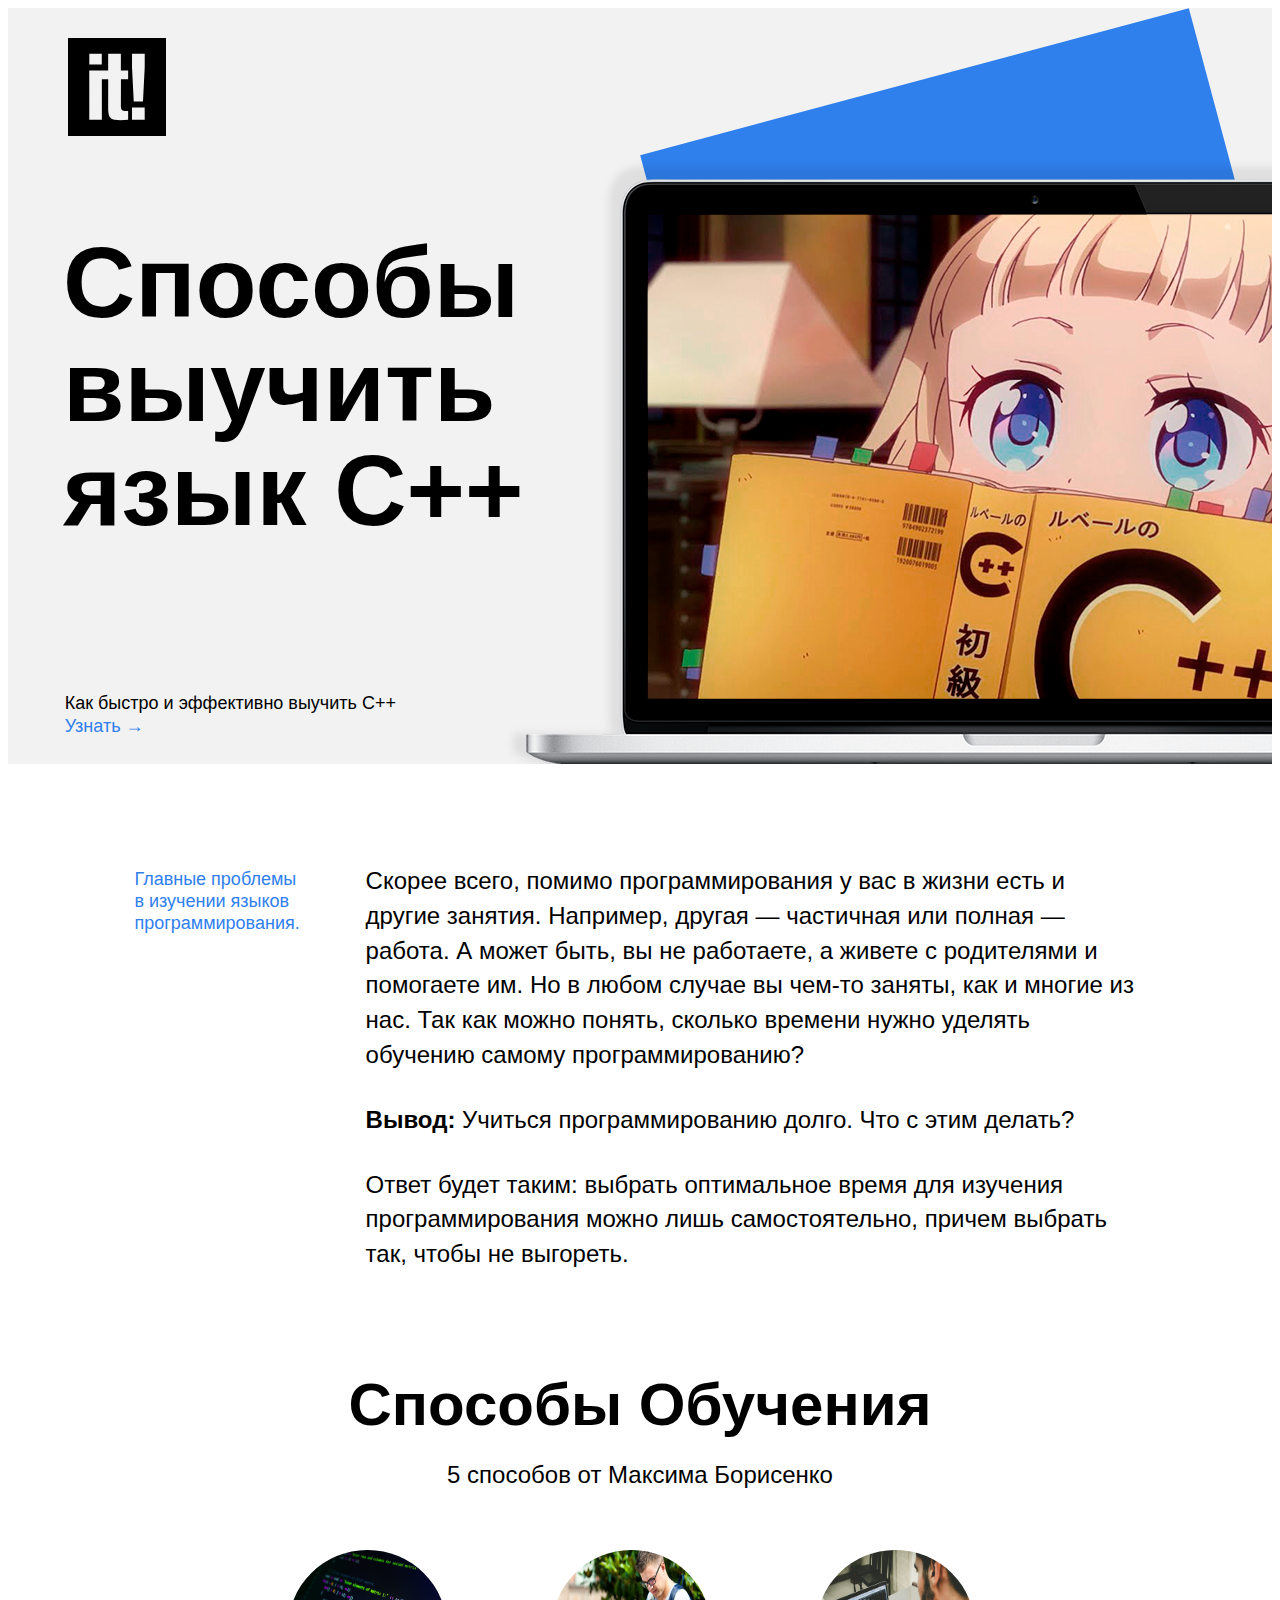
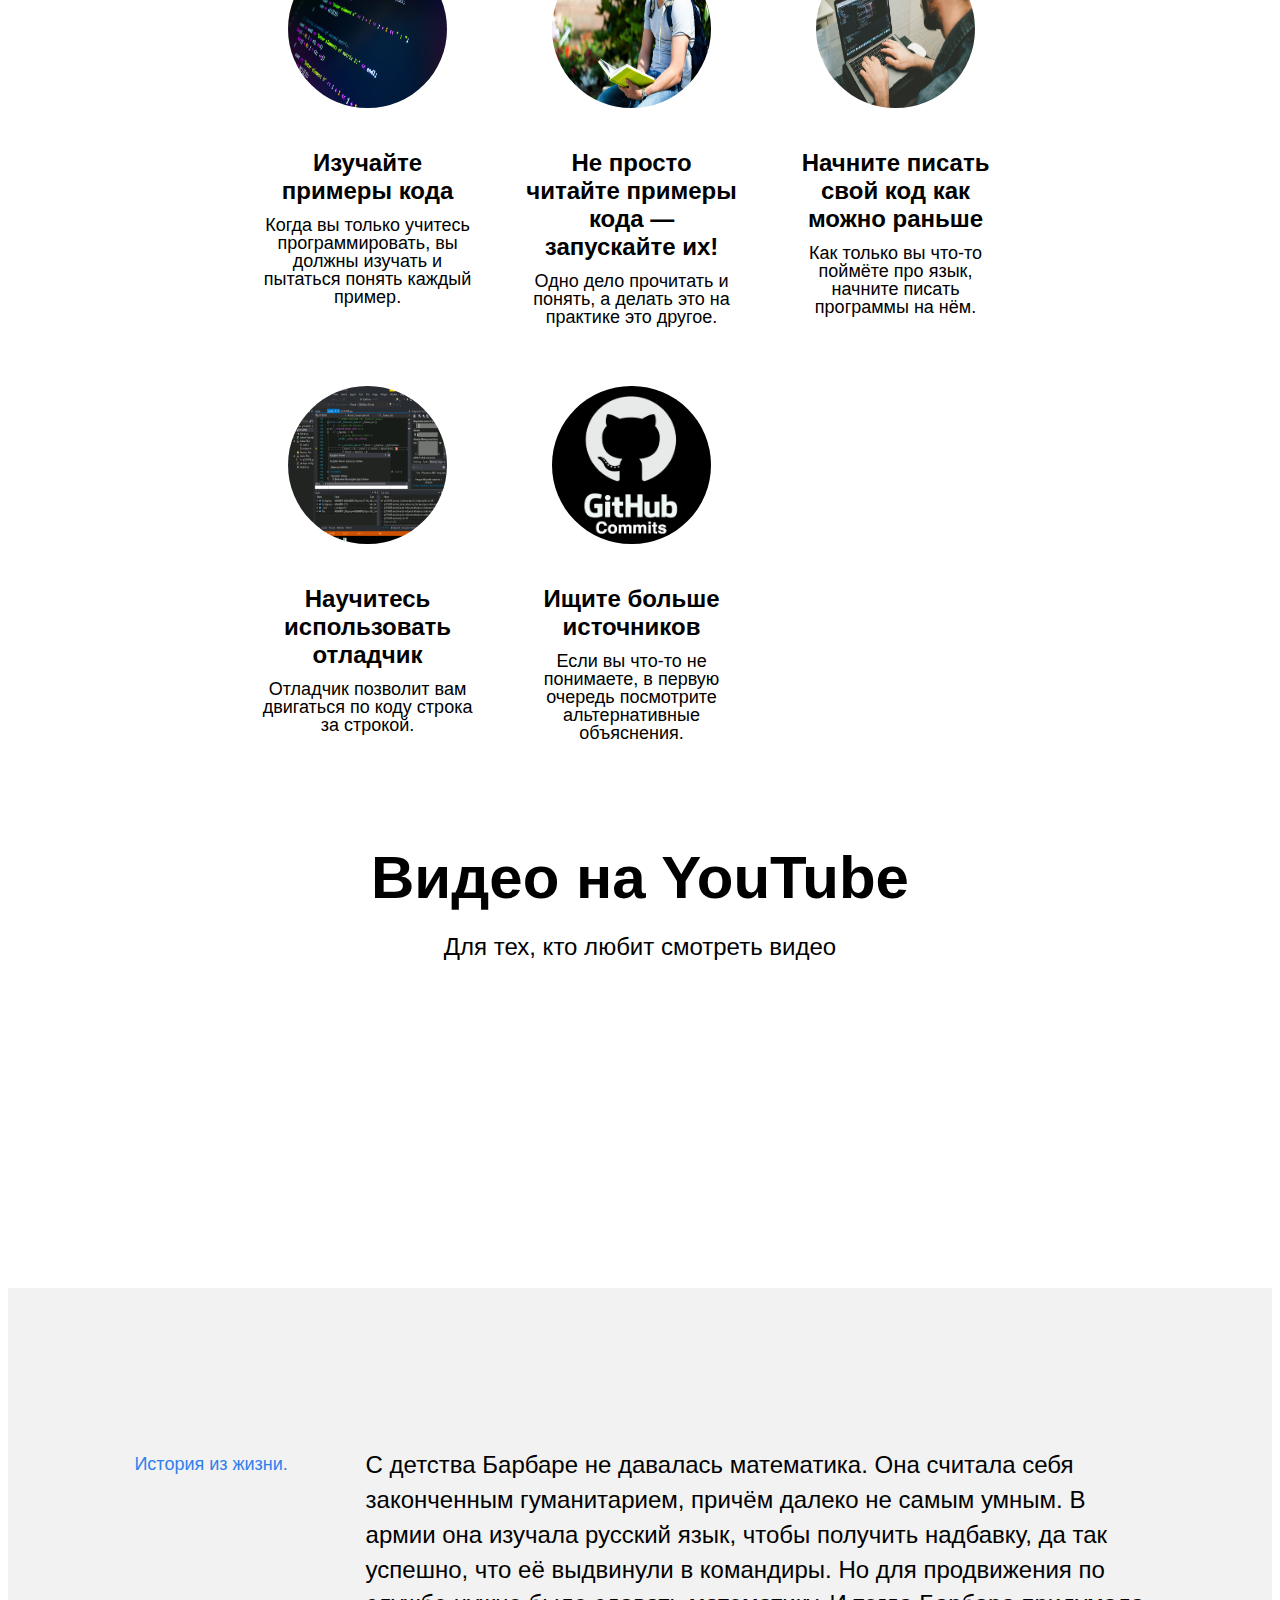
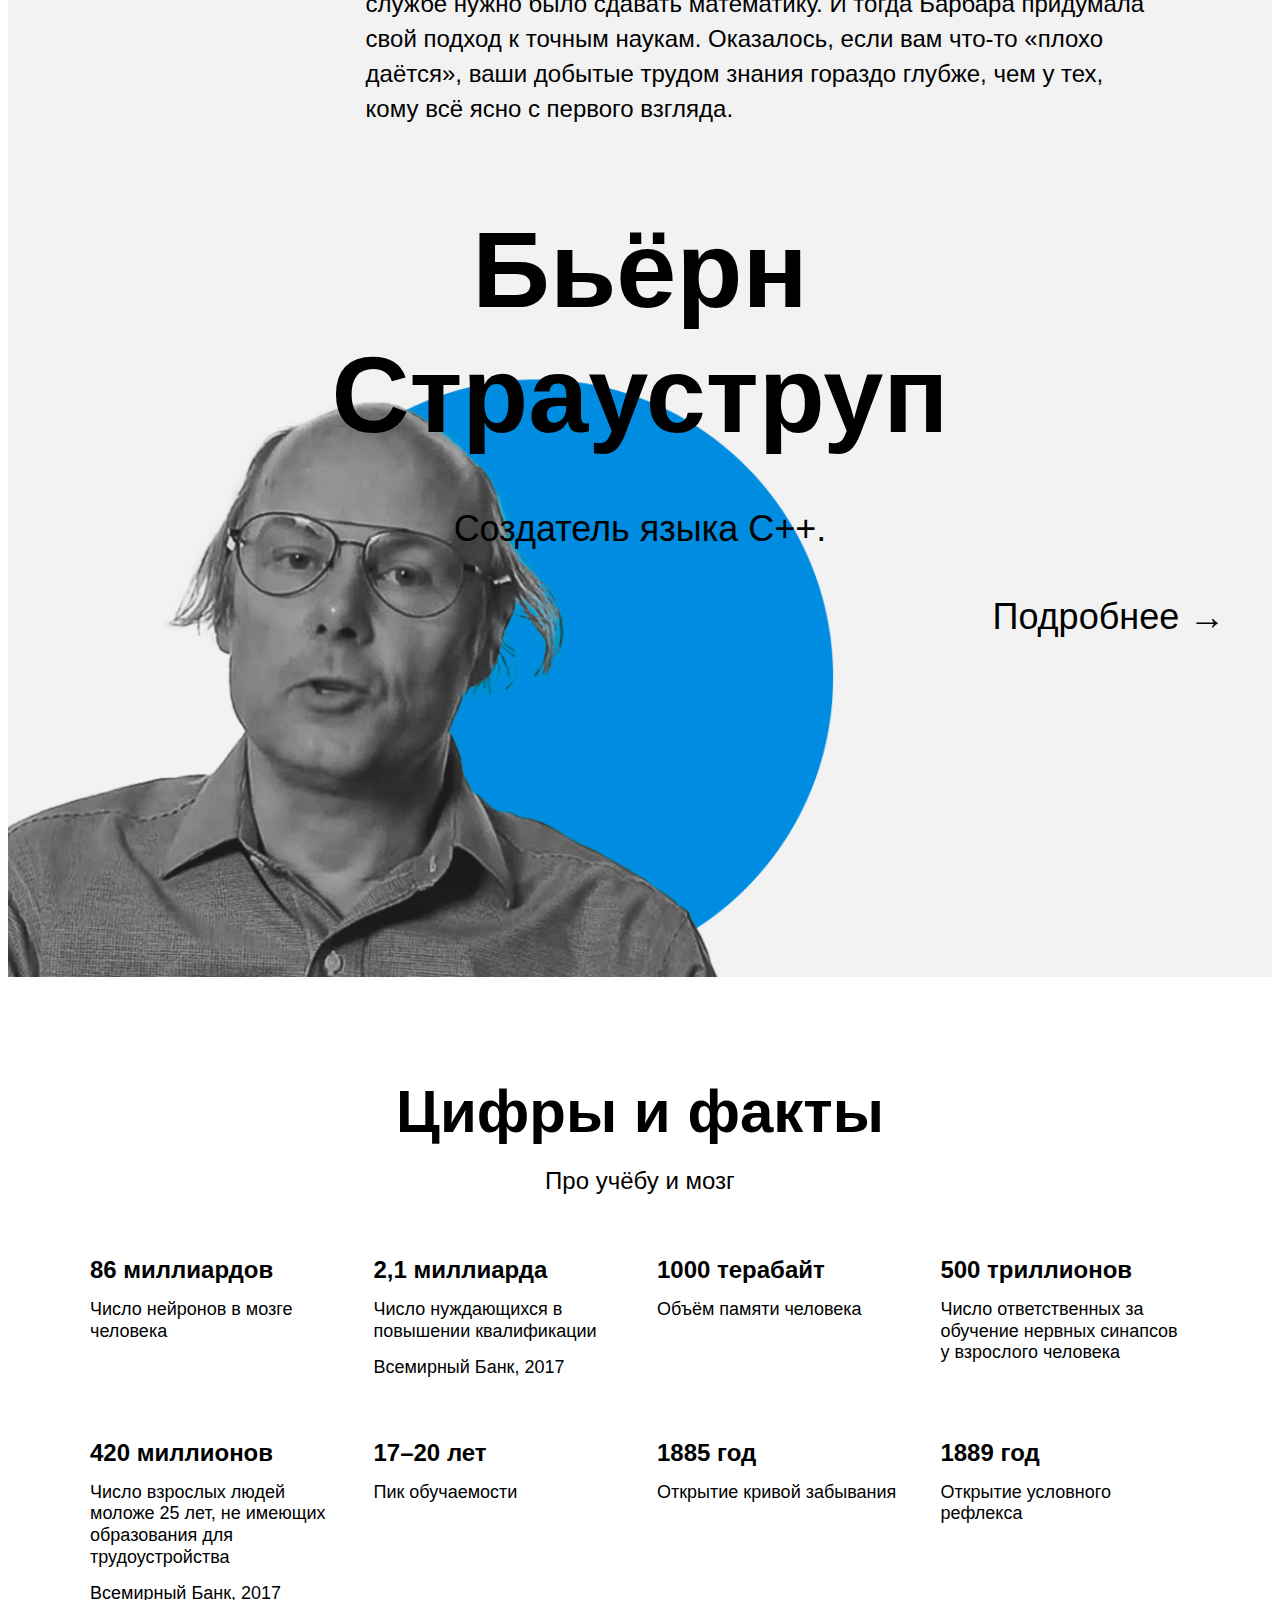
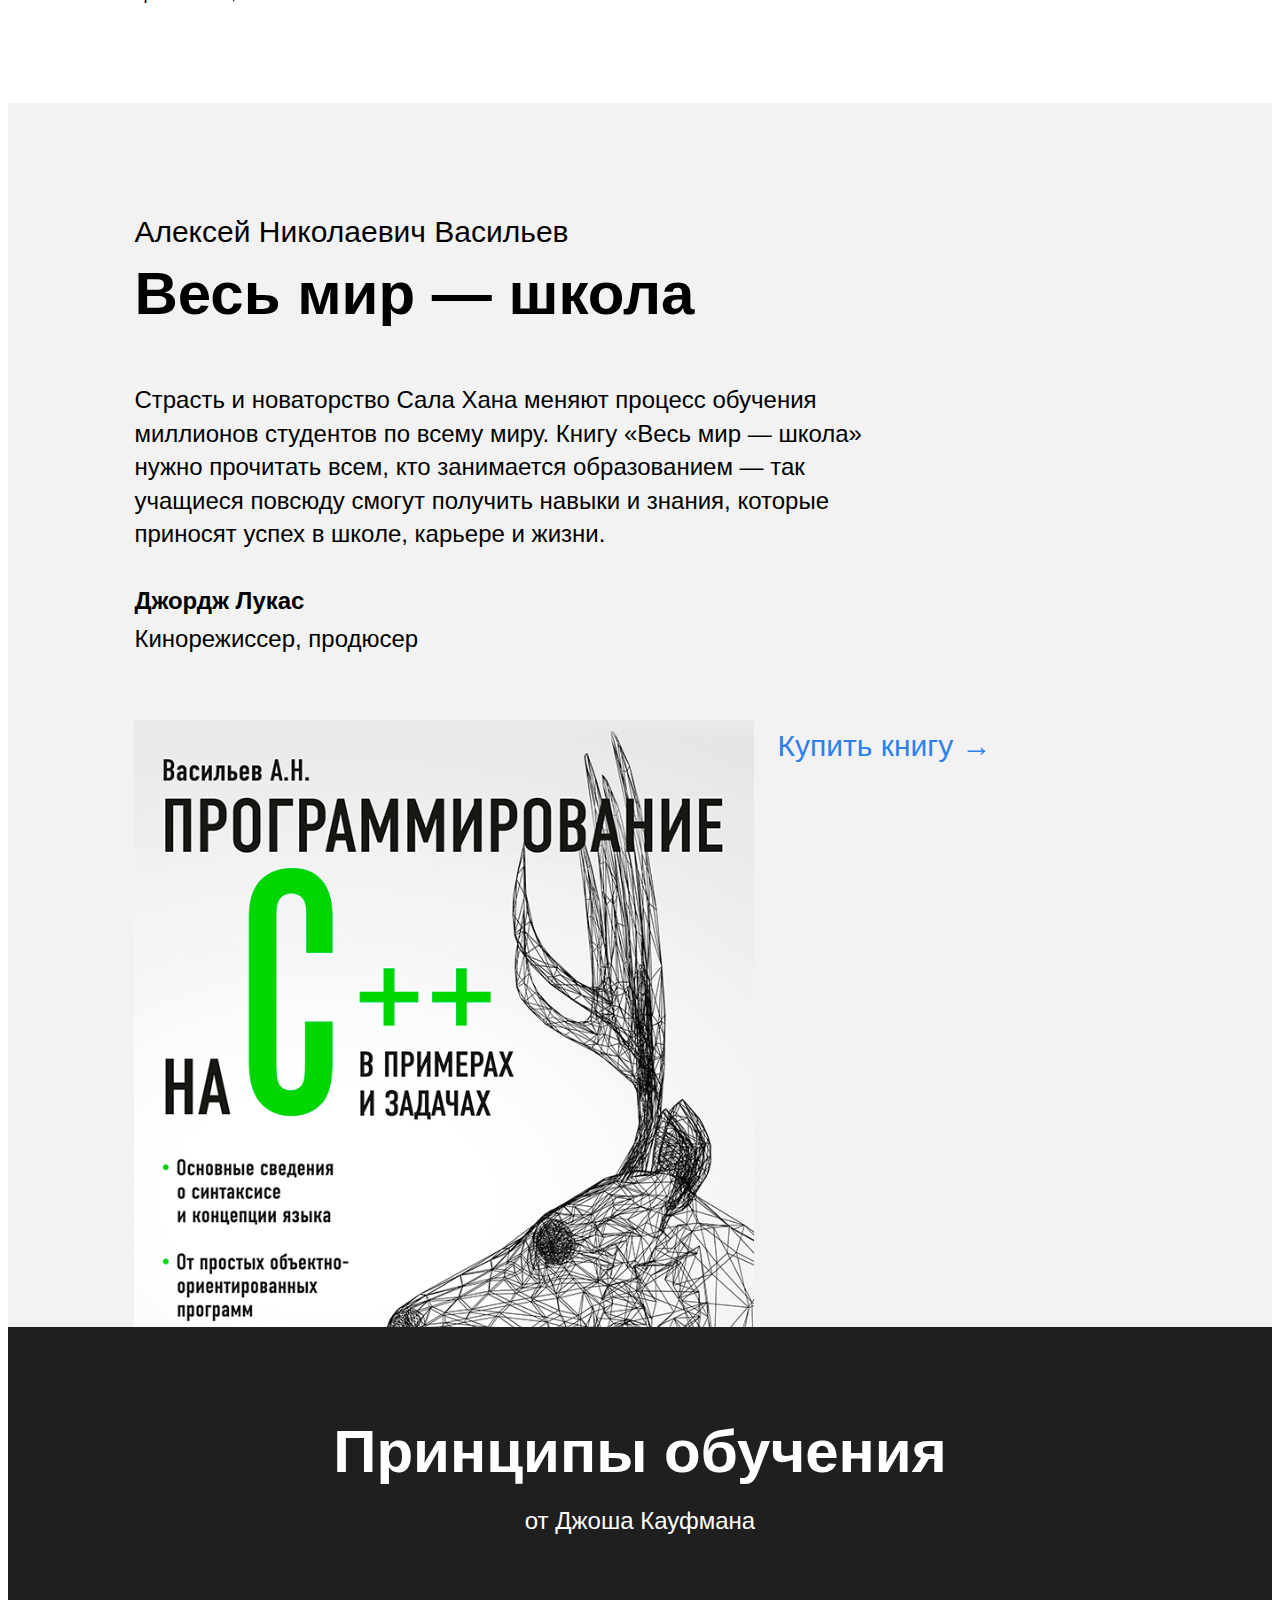
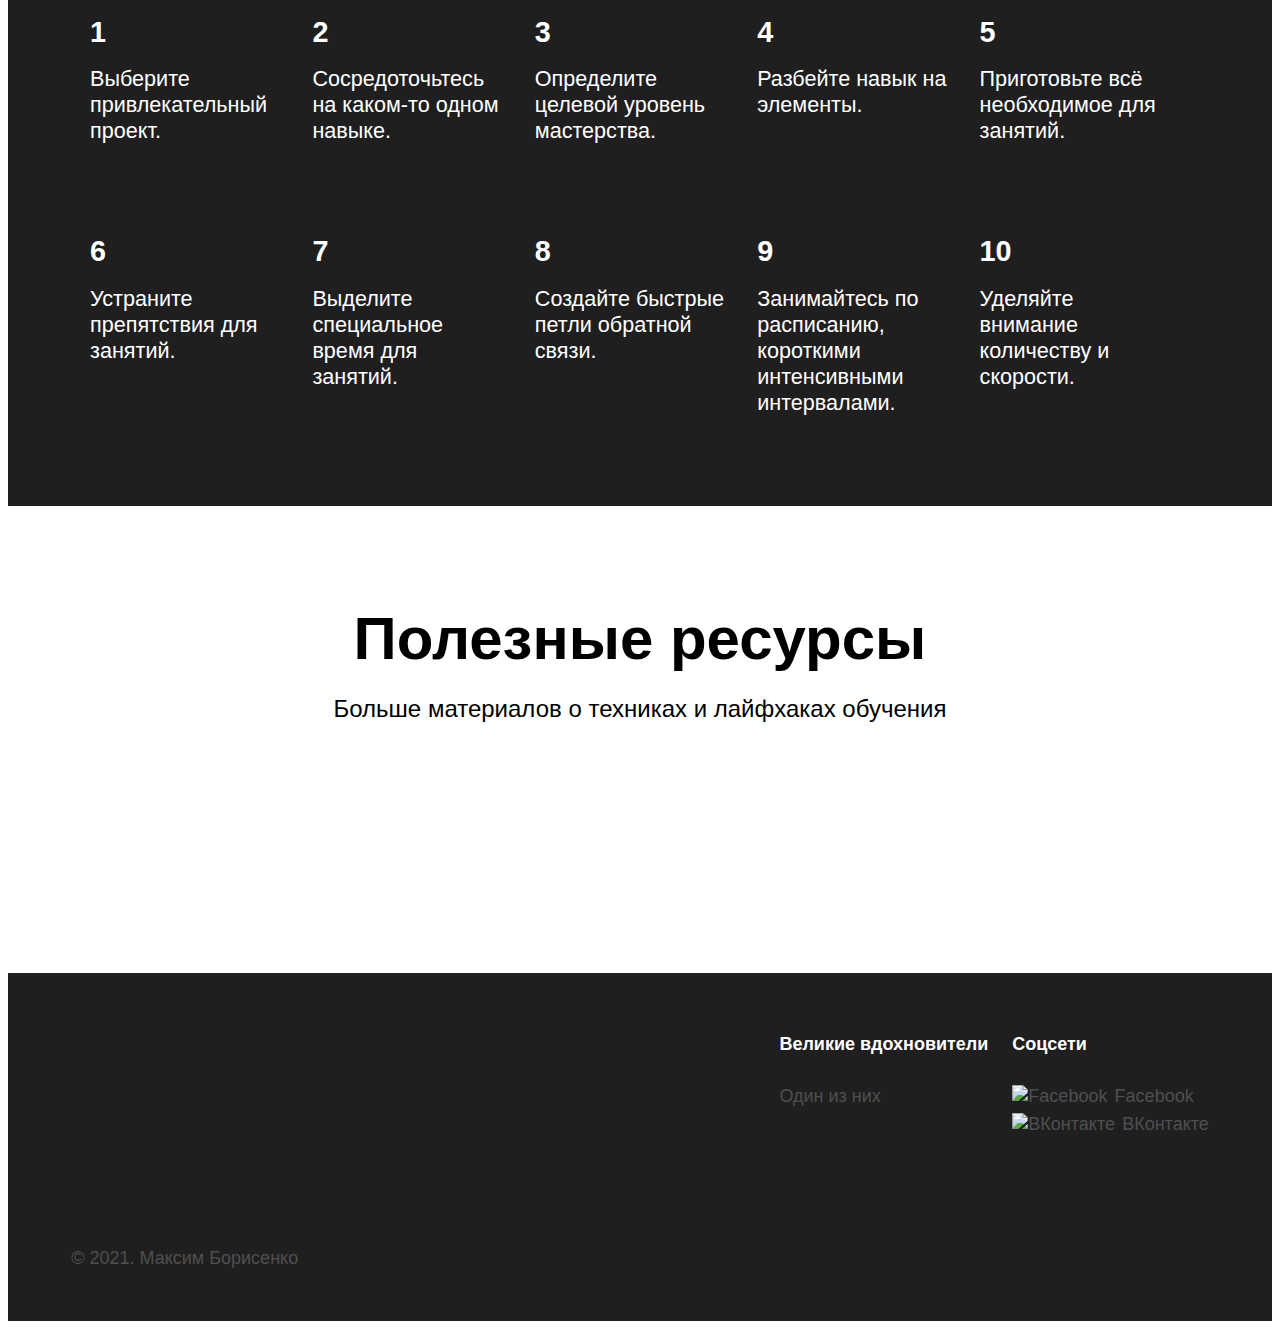
==== index.html @ e6d9a087 "new" ====
<!DOCTYPE HTML>
<html lang="ru">
<head>
    <meta charset="UTF-8">
    <meta name="viewport" content="width=device-width, initial-scale=1.0">
    <title>MaxStudio</title>
    <link rel="shortcut icon" href="image/normallogo.png" type="image/x-icon">
    <link rel="stylesheet" href="normalize.css">
    <link rel="stylesheet" href="style.css">
    
</head>
<body>
    <div class="page">
    <!-- Шапка сайта -->
        <header class="header">           
            <div class="logo logo_place-header"></div>          
            <h1 class="header__title">Способы выучить язык C++</h1>
            <p class="header__subtitle">Как быстро и эффективно выучить C++ <a href="#techniques" class="header__link">Узнать →</a></p>
            <div class="header__square-pic"></div>
            <div class="header__main-illustration"></div>
        </header>
        <main class="content">
           
            <section class="description">
                <div class="two-columns">
                    <h2 class="two-columns__brief">Главные проблемы в изучении языков программирования.</h2>
                    <div class="two-columns__main-text">
                        <p class="two-columns__paragraph">Скорее всего, помимо программирования у вас в жизни есть и другие занятия. Например, другая — частичная или полная — работа. А может быть, вы не работаете, а живете с родителями и помогаете им. Но в любом случае вы чем-то заняты, как и многие из нас. Так как можно понять, сколько времени нужно уделять обучению самому программированию?</p>
                        <p class="two-columns__paragraph"><span class="two-columns__span-accent">Вывод:</span> Учиться программированию долго. Что с этим делать?</p>
                        <p class="two-columns__paragraph">Ответ будет таким: выбрать оптимальное время для изучения программирования можно лишь самостоятельно, причем выбрать так, чтобы не выгореть.</p>
                    </div>
                </div>
            </section>
            <!-- Секция с пятью карточками -->
            <section class="technics" id="techniques">
                <h2 class="section-title">Способы Обучения</h2>
                <p class="section-subtitle">5 способов от Максима Борисенко</p>
                <div class="cards">
                    <div class="cards__item">
                        <img src="image/code.jpg" class="cards__image cards__image_attention" alt="Изучайте примеры кода">
                        <h2 class="cards__title">Изучайте примеры кода</h2>
                        <p class="cards__description">Когда вы только учитесь программировать, вы должны изучать и пытаться понять каждый пример.</p>
                    </div>
                    <div class="cards__item">
                        <img src="image/readcode.jpg" class="cards__image cards__image_recall" alt="Не просто читайте примеры кода — запускайте их!">
                        <h2 class="cards__title">Не просто читайте примеры кода — запускайте их!</h2>
                        <p class="cards__description">Одно дело прочитать и понять, а делать это на практике это другое.</p>
                    </div>
                    <div class="cards__item">
                        <img src="image/humancode.jpg" class="cards__image cards__image_interliving" alt="Начните писать свой код как можно раньше">
                        <h2 class="cards__title">Начните писать свой код как можно раньше</h2>
                        <p class="cards__description">Как только вы что-то поймёте про язык, начните писать программы на нём.</p>
                    </div>
                    <div class="cards__item">
                        <img src="image/codeeror.png" class="cards__image cards__image_questions" alt="Научитесь использовать отладчик">
                        <h2 class="cards__title">Научитесь использовать отладчик</h2>
                        <p class="cards__description">Отладчик позволит вам двигаться по коду строка за строкой.</p>
                    </div>
                    <div class="cards__item">
                        <img src="image/github.png" class="cards__image cards__image_competence" alt="Ищите больше источников">
                        <h2 class="cards__title">Ищите больше источников</h2>
                        <p class="cards__description">Если вы что-то не понимаете, в первую очередь посмотрите альтернативные объяснения.</p>
                    </div>
                </div>
            </section>
         
            <section class="video">
                <h2 class="section-title">Видео нa YouTube</h2>
                <p class="section-subtitle">Для тех, кто любит смотреть видео</p>
                <div class="video__iframes">
                    <iframe class="video__iframe" src="https://www.youtube.com/embed/XwpHbbXZvXA" frameborder="0" allow="accelerometer; autoplay; encrypted-media; gyroscope; picture-in-picture" allowfullscreen=""></iframe>
                    <iframe class="video__iframe" src="https://www.youtube.com/embed/cWivYoM-nqI" frameborder="0" allow="accelerometer; autoplay; encrypted-media; gyroscope; picture-in-picture" allowfullscreen=""></iframe>
                </div>
            </section>
         
            <section class="oakley">
                <div class="two-columns">
                    <h2 class="two-columns__brief">История из жизни.</h2>
                    <div class="two-columns__main-text">
                        <p class="two-columns__paragraph">С детства Барбаре не давалась математика. Она считала себя законченным гуманитарием, причём далеко не самым умным. В армии она изучала русский язык, чтобы получить надбавку, да так успешно, что её выдвинули в командиры. Но для продвижения по службе нужно было сдавать математику. И тогда Барбара придумала свой подход к точным наукам. Оказалось, если вам что-то «плохо даётся», ваши добытые трудом знания гораздо глубже, чем у тех, кому всё ясно с первого взгляда.</p>
                    </div>
                </div>
            </section>
           
            <section class="feinman">
                <h2 class="feinman__title">Бьёрн Страуструп</h2>
                <p class="feinman__subtitle">Создатель языка С++.</p>
                <a href="https://habr.com/ru/post/313450/" target="_blank" class="feinman__link">Подробнее →</a>
            </section>
          
            <section class="digits">
                <h2 class="section-title">Цифры и факты</h2>
                <p class="section-subtitle">Про учёбу и мозг</p>
                <div class="table">
                    <div class="table__cell">
                        <h3 class="table__heading">86 миллиардов</h3>
                        <p class="table__text">Число нейронов в мозге человека</p>
                    </div>
                    <div class="table__cell">
                        <h3 class="table__heading">2,1 миллиарда</h3>
                        <p class="table__text">Число нуждающихся в повышении квалификации</p>
                        <p class="table__text">Всемирный Банк, 2017</p>
                    </div>
                    <div class="table__cell">
                        <h3 class="table__heading">1000 терабайт</h3>
                        <p class="table__text">Объём памяти человека</p>
                    </div>
                    <div class="table__cell">
                        <h3 class="table__heading">500 триллионов</h3>
                        <p class="table__text">Число ответственных за обучение нервных синапсов у взрослого человека</p>
                    </div>
                    <div class="table__cell">
                        <h3 class="table__heading">420 миллионов</h3>
                        <p class="table__text">Число взрослых людей моложе 25 лет, не имеющих образования для трудоустройства</p>
                        <p class="table__text">Всемирный Банк, 2017</p>
                    </div>
                    <div class="table__cell">
                        <h3 class="table__heading">17–20 лет</h3>
                        <p class="table__text">Пик обучаемости</p>
                    </div>
                    <div class="table__cell">
                        <h3 class="table__heading">1885 год</h3>
                        <p class="table__text">Открытие кривой забывания</p>
                    </div>
                    <div class="table__cell">
                        <h3 class="table__heading">1889 год</h3>
                        <p class="table__text">Открытие условного рефлекса</p>
                    </div>
                </div>
            </section>
          
            <section class="khan">
                <div class="khan__container">
                    <p class="khan__author">Алексей Николаевич Васильев</p>
                    <h2 class="khan__title">Весь мир — школа</h2>
                    <p class="khan__quote">Страсть и новаторство Сала Хана меняют процесс обучения миллионов студентов по всему миру. Книгу «Весь мир — школа» нужно прочитать всем, кто занимается образованием — так учащиеся повсюду смогут получить навыки и знания, которые приносят успех в школе, карьере и жизни.</p>
                    <p class="khan__quote-author">Джордж Лукас</p>
                    <p class="khan__quote-author-subline">Кинорежиссер, продюсер</p>
                    <div class="khan__book-container">
                        <div class="khan__book-pic"></div>
                        <a href="https://www.labirint.ru/books/562261/" target="_blank" class="khan__buy-link">Купить книгу →</a>
                    </div>
                </div>
            </section>
         
            <section class="kaufman">
                <h2 class="section-title section-title_theme-dark">Принципы обучения</h2>
                <p class="section-subtitle section-subtitle_theme_dark">от Джоша Кауфмана</p>
                <div class="table table_theme_dark">
                    <div class="table__cell table__cell_theme_dark">
                        <h2 class="table__heading table__heading_theme_dark">1</h2>
                        <p class="table__text table__text_theme_dark">Выберите привлекательный проект.</p>
                    </div>
                    <div class="table__cell table__cell_theme_dark">
                        <h2 class="table__heading table__heading_theme_dark">2</h2>
                        <p class="table__text table__text_theme_dark">Сосредоточьтесь на каком-то одном навыке.</p>
                    </div>
                    <div class="table__cell table__cell_theme_dark">
                        <h2 class="table__heading table__heading_theme_dark">3</h2>
                        <p class="table__text table__text_theme_dark">Определите целевой уровень мастерства.</p>
                    </div>
                    <div class="table__cell table__cell_theme_dark">
                        <h2 class="table__heading table__heading_theme_dark">4</h2>
                        <p class="table__text table__text_theme_dark">Разбейте навык на элементы.</p>
                    </div>
                    <div class="table__cell table__cell_theme_dark">
                        <h2 class="table__heading table__heading_theme_dark">5</h2>
                        <p class="table__text table__text_theme_dark">Приготовьте всё необходимое для занятий.</p>
                    </div>
                    <div class="table__cell table__cell_theme_dark">
                        <h2 class="table__heading table__heading_theme_dark">6</h2>
                        <p class="table__text table__text_theme_dark">Устраните препятствия для занятий.</p>
                    </div>
                    <div class="table__cell table__cell_theme_dark">
                        <h2 class="table__heading table__heading_theme_dark">7</h2>
                        <p class="table__text table__text_theme_dark">Выделите специальное время для занятий.</p>
                    </div>
                    <div class="table__cell table__cell_theme_dark">
                        <h2 class="table__heading table__heading_theme_dark">8</h2>
                        <p class="table__text table__text_theme_dark">Создайте быстрые петли обратной связи.</p>
                    </div>
                    <div class="table__cell table__cell_theme_dark">
                        <h2 class="table__heading table__heading_theme_dark">9</h2>
                        <p class="table__text table__text_theme_dark">Занимайтесь по расписанию, короткими интенсивными интервалами.</p>
                    </div>
                    <div class="table__cell table__cell_theme_dark">
                        <h2 class="table__heading table__heading_theme_dark">10</h2>
                        <p class="table__text table__text_theme_dark">Уделяйте внимание количеству и скорости.</p>
                    </div>
                </div>
                <div class="kaufman__triangle"></div>
            </section>
            <!-- Секция resources с ссылками -->
            <section class="resources">
                <h2 class="section-title">Полезные ресурсы</h2>
                <p class="section-subtitle">Больше материалов о техниках и лайфхаках обучения</p>
                <div class="resources__logo-zone">
                    <a href="https://arzamas.academy/" target="_blank" class="resources__logo resources__logo_arzamas"></a>
                    <a href="https://nplus1.ru/" target="_blank" class="resources__logo resources__logo_n1"></a>
                    <a href="https://strelka.com/" target="_blank" class="resources__logo resources__logo_strelka"></a>
                    <a href="https://polka.academy/" target="_blank" class="resources__logo resources__logo_polka"></a>
                </div>
            </section>
        </main>
        <!-- Подвал сайта -->
        <footer class="footer">
            <div class="footer__columns">
                <div class="footer__column footer__column_content_copyright">
                    <div class="logo logo_footer"></div>
                    <p class="footer__author">© 2021. Максим Борисенко</p>
                </div>
                <div class="footer__columns_info">
                    <div class="footer__column footer__column_content_info">
                        <h3 class="footer__column-heading">Великие вдохновители</h3>
                        <ul class="footer__column-links">
                            <li class="footer__list-item"><a href="https://informatics.ru/teachers/novakovich-ivan-dmitrievich/" target="_blank" class="footer__link">Один из них</a></li>
                        </ul>
                    </div>
                    <div class="footer__column footer__column_content_social">
                            <h3 class="footer__column-heading">Соцсети</h3>
                            <ul class="footer__column-links">
                                <li class="footer__list-item"><a href="https://www.facebook.com" target="_blank" class="footer__link"><img src="https://code.s3.yandex.net/landings-portfolio/project-2/images/facebook_white.svg" alt="Facebook" class="footer__social-icon">Facebook</a></li>
                                <li class="footer__list-item"><a href="https://vk.com" target="_blank" class="footer__link"><img src="https://code.s3.yandex.net/landings-portfolio/project-2/images/vk_white.svg" alt="ВКонтакте" class="footer__social-icon">ВКонтакте</a></li>
                            </ul>
                    </div>
                </div>
            </div>
        </footer>
    </div>


</body></html>
---- style.css ----
@keyframes rotation {
    from {
        transform: rotate(0deg);
    }
    to {
        transform: rotate(360deg);
    }
}


.page {
    min-width: 320px;
    max-width: 1600px;
    margin: 0 auto;
    font-family: 'Helvetica Neue', Arial, sans-serif;
}


.header {
    height: 100vh;
    min-height: 30em;
    max-height: 37.8em;
    background-color: #F2F2F2;
    position: relative;
    display: flex;
    align-items: center;
    overflow: hidden;
    font-size: 20px;
}

.logo {
    width: 5.2em;
    height: 5.6em;
    background: center cover;
    background-repeat: no-repeat;
}

.logo_place-header {
    position: absolute;
    top: 1.5em;
    left: 3em;
    background-image: url(image/scoop-it-logo.svg);
}

.header__title {
    line-height: 1.04em;
    font-size: 5em;
    max-width: 5.5em;
    margin-left: .55em;
    position: relative;
    z-index: 1;
    font-weight: bold;
}

.header__subtitle {
    line-height: 1.25em;
    font-size: .9em;
    max-width: 19.4em;
    position: absolute;
    bottom: 1.5em;
    left: 3.15em;
    z-index: 1;
    margin: 0;
}

.header__link {
    text-decoration: none;
    color: #2F80ED;
    transition: opacity .2s linear;
    cursor: pointer;
}

.header__link:hover {
    opacity: .6;
}

.header__square-pic {
    height: 28.4em;
    width: 28.4em;
    background-color: #2F80ED;
    position: absolute;
    top: 3.2em;
    right: 0;
    transform: rotate(-15deg);
    animation: rotation linear 20s infinite;
}

.header__main-illustration {
    width: 38.25em;
    height: 30.4em;
    background-image: url(image/noteb3.png);
    background-size: cover;
    position: absolute;
    bottom: 0;
    right: 0;
}



.description {
    margin-top: 100px;
}

.two-columns {
    display: flex;
    justify-content: space-between;
    width: 80%;
    margin: 0 auto;
    font-size: 24px;
}

.two-columns__brief {
    max-width: 164px;
    font-size: .75em;
    color: #2F80ED;
    line-height: 1.2;
    margin: .3em 1em 0 0;
    font-weight: normal;
}

.two-columns__main-text {
    width: 80%;
    max-width: 32.5em;
}

.two-columns__paragraph {
    font-size: 1em;
    line-height: 1.45em;
    margin: 1.25em 0 0;
}

.two-columns__paragraph:first-of-type {
    margin-top: 0;
}

.two-columns__span-accent {
    font-weight: bold;
}



.technics {
    width: 80%;
    margin: 4.1em auto 0;
    font-size: 24px;
}

.section-title {
    text-align: center;
    font-size: 2.5em;
    font-weight: bold;
    margin: 0;
}

.section-title_theme-dark {
    color: white;
    position: relative;
    z-index: 1;
}

.section-subtitle {
    line-height: 1.3em;
    text-align: center;
    margin: .8em 0 0;
    padding: 0 20%;
}

.section-subtitle_theme_dark {
    color: white;
    position: relative;
    z-index: 1;
}

.cards {
    display: flex;
    flex-wrap: wrap;
    width: 80%;
    margin: 0 auto;
}

.cards__item {
    width: 10em;
    margin: 2.5em 1.3em 0;
}

.cards__image {
    width: 6.6em;
    height: 6.6em;
    border-radius: 50%;
    margin: auto;
    background: cover center;
    display: block;
}

.cards__title {
    font-size: 1em;
    text-align: center;
    font-weight: bold;
    margin: 1.7em 0 0;
}

.cards__description {
    line-height: 1em;
    font-size: .75em;
    margin: .6em 0 0;
    text-align: center;
}


.video {
    font-size: 24px;
    width: 80%;
    margin: 4.2em auto 0;
}

.video__iframes {
    display: flex;
    justify-content: center;
    position: relative;
    top: 2.08em;
}

.video__iframe {
    width: 21.4em;
    height: 13.6em;
    margin-right: .83em;
}

.video__iframe:last-of-type {
    margin-right: 0;
}


.oakley {
    background-color: #F2F2F2;
    padding: 160px 0 80px;
    position: relative;
    z-index: -1;
}


.feinman {
    font-size: 36px;
    height: 21.4em;
    background: #F2F2F2 url(image/с++creator.png) no-repeat bottom left;
    background-size: 23em 17em;
    position: relative;
}

.feinman__title {
    font-size: 3em;
    text-align: center;
    padding: 0 2.4em;
    margin: 0 auto;
    font-weight: bold;
}

.feinman__subtitle {
    line-height: 1.1em;
    font-size: 1em;
    text-align: center;
    margin: 1.45em 0 0;
}

.feinman__link {
    line-height: 1.4em;
    font-size: 1em;
    text-decoration: none;
    color: black;
    position: absolute;
    top: 50%;
    right: 1.3em;
    transition: opacity .2s linear;
    cursor: pointer;
}

.feinman__link:hover {
    opacity: .6;
}


.digits {
    margin-top: 4.16em;
    font-size: 24px;
}

.table {
    font-size: 24px;
    margin: auto;
    display: flex;
    flex-wrap: wrap;
    justify-content: space-between;
    align-content: space-between;
    max-width: 1100px;
    padding: 0 2em;
}

.table__cell {
    width: 10.4em;
    margin-top: 2.5em;
}

.table__heading {
    font-size: 1em;
    font-weight: bold;
    margin: 0;
}

.table__heading_theme_dark {
    font-size: 1.2em;
}

.table__text {
    font-size: 0.75em;
    margin: .83em 0 0;
    line-height: 1.2em;
}

.table__text_theme_dark {
    font-size: .9em;
}


.khan {
    font-size: 24px;
    margin-top: 4.1em;
    background-color: #F2F2F2; 
    padding-top: 4.3em;
}

.khan__container {
    width: 80%;
    margin: auto;
}

.khan__author {
    font-size: 1.25em;
    line-height: 1.75em;
    margin: 0;
}

.khan__title {
    font-size: 2.5em;
    font-weight: bold;
    margin: 0;
}

.khan__quote {
    line-height: 1.4em;
    font-size: 1em;
    margin: 2.3em 0 0;
    width: 32em;
}

.khan__quote-author {
    font-size: 1em;
    font-weight: bold;
    margin: 1.5em 0 0;
}

.khan__quote-author-subline {
    font-size: 1em;
    margin: .4em 0 0;
}

.khan__book-container {
    margin-top: 2.8em;
    display: flex;
}

.khan__book-pic {
    height: 25.3em;
    width: 25.8em;
    background-image: url(image/с++book.png);
    background-size: cover;
    background-position: 0 0;
}

.khan__buy-link {
    line-height: 1.75em;
    font-size: 1.25em;
    text-decoration: none;
    color: #2F80ED;
    margin-left: .8em;
    transition: opacity .2s linear;
    cursor: pointer;
}

.khan__buy-link:hover {
    opacity: .6;
}


.kaufman {
    background-color: #1F1F1F;
    padding: 3.75em 0;
    position: relative;
    overflow: hidden;
    font-size: 24px;
}

.table_theme_dark {
    padding: 0;
    display: grid;
    grid-template-columns: 1fr 1fr 1fr 1fr 1fr;
    grid-gap: .5em;
    font-size: 24px;
    margin: 0 auto;
    justify-content: space-between;
    align-content: space-between;
    position: relative;
    z-index: 1;
}

.table__cell_theme_dark {
    color: white;
    margin: 3.3em 0 0 0;
    width: 8em;
}

.kaufman__triangle {
    width: 36.5em;
    height: 36.5em;
    background-image: url(../images/triangle.svg);
    background-size: contain;
    background-position: center;
    background-repeat: no-repeat;
    position: absolute;
    top: 0;
    right: -8.75em;
    z-index: 0;
    overflow: hidden;
    animation: rotation linear 20s infinite; 
}


.resources {
    font-size: 24px;
    margin-top: 4.1em;
}

.resources__logo-zone {
    margin: 3.3em auto 4.1em;
    display: flex;
    justify-content: center;
    min-height: 3em;
    align-content: space-between;
}

.resources__logo {
    width: 10em;
    height: 1.5em;
    background: center no-repeat;
    background-size: contain;
}

.resources__logo_arzamas {
    background-image: url(../images/logo/arzamas.svg);
}
.resources__logo_n1 {
    background-image: url(../images/logo/n1.svg);
}

.resources__logo_strelka {
    background-image: url(../images/logo/strelka.svg);
}

.resources__logo_polka {
    background-image: url(../images/logo/polka.svg);
}


.footer {
    font-size: 24px;
    background-color: #1F1F1F;
    min-height: 14.5em;
    box-sizing: border-box;
    padding: 2.5em 0 1.3em;
}

.logo_footer {
    width: 7.7em;
    height: 1.45em;
    background-image: url(../images/logo_grey.svg);
}

.footer__columns {
    display: flex;
    justify-content: space-between;
    width: 90%;
    margin: auto;
}

.footer__column {
    min-height: 10.5em;
}

.footer__column_content_copyright {
    flex-basis: 29em;
    position: relative;
}

.footer__logo {
    width: 7.7em;
    height: 1.5em;
    background-image: url(../images/logo_grey.svg);
    background-size: cover;
    background-position: center;
}

.footer__author {
    position: absolute;
    left: 0;
    bottom: 0;
    line-height: 1em;
    font-size: .75em;
    color: #4F4F4F;
}

.footer__column-heading {
    line-height: 1.25em;
    font-size: .75em;
    color: #FFFFFF;
    margin: 0 0 .8em 0;
}

.footer__column-links {
    padding: 0;
    cursor: pointer;
}

.footer__list-item {
    display: block;
}

.footer__link {
    text-decoration: none;
    line-height: 1.3em;
    font-size: .75em;
    color: #4F4F4F;
    transition: opacity .2s linear;
    cursor: pointer;
}

.footer__link:hover {
    opacity: .6;
}

.footer__social-icon {
    margin-right: .4em;
}

.footer__column_content_info {
    margin-right: 1em;
}

.footer__columns_info {
    display: flex;
}


 @media screen and (max-width : 1280px) {

    .cards__item {
        width: 9em;
        margin: 2.5em 1em 0;
    }

}

@media screen and (max-width : 1240px) {
    .header {
        font-size: 18px;
    }

    .logo {
        width: 11em;
        height: 6.3em;
        background: center cover;
    }

    .cards {
        width: 85%;
    }

    .cards__item {
        width: 8.5em;
        margin: 2.3em 1em 0;
    }
    .feinman {
        font-size: 32px;
        background-size: 20em 15em;
    }

    .feinman__title {
        font-size: 3em;
    }
    
    .feinman__subtitle {
        font-size: 1em;
        margin: 1em 0 0;
    }

    .feinman__link {
        font-size: .9em;
    }

    .khan {
        font-size: 22px;
    }
}

@media screen and (max-width : 1130px) {
    .header {
        font-size: 16px;
    }
    .logo {
        
        z-index: 1;
        width: 14em;
         height: 7.3em;
        background: center cover;
    }

    .header__main-illustration {
        width: 35em;
        height: 28em;
    }

    .header__square-pic {
        height: 24em;
        width: 24em;
    }

    .header__title {
        font-size: 5em;
    }

    .description {
        margin-top: 80px;
    }

    .two-columns {
        font-size: 21px;
    }
    
    .technics {
        font-size: 22px;
    }

    .video {
        font-size: 22px;
    }

    .digits {
        font-size: 22px;
    }

    .table {
        font-size: 22px;
        padding: 0 1em;
    }

    .kaufman {
        font-size: 22px; 
    }

    .cards__item {
        width: 8em;
    }

    .oakley {
        padding: 120px 0 60px;
    }

    .khan {
        font-size: 20px;
    }

    .table_theme_dark {
        display: grid;
        grid-template-columns: 1fr 1fr 1fr 1fr;
        grid-gap: .5em;
        padding: 0 2em;
    }

    .resources__logo-zone {
        padding: 0 2em;
    }

    .footer {
        font-size: 22px;
    }

}

@media screen and (max-width : 975px) {
    .cards__item {
        width: 8em;
        margin: 2.3em .6em 0;
    }

    .feinman {
        font-size: 30px;
        background-size: 18em 14em;
    }

    .feinman__title {
        padding: 0 1.3em;
    }

    .table {
        font-size: 20px;
    }

    .kaufman {
        font-size: 20px; 
    }

    .footer {
        font-size: 20px;
    }


}

@media screen and (max-width : 892px) {

    .technics {
        font-size: 20px;
    }

    .video {
        font-size: 20px;
    }

    .digits {
        font-size: 20px;
    }

    .cards__item {
        margin: 2.3em .7em 0;
    }

    .table {
        font-size: 22px;
        display: grid;
        grid-template-columns: 1fr 1fr 1fr;
        grid-gap: 1em;
    }

    .resources {
        font-size: 20px;
    }

    .footer {
        font-size: 18px;
        min-height: 11em;
    }

    .footer__column {
        min-height: 8em;
    }

    .footer__column_content_copyright {
        flex-basis: 25em;
    }
}

@media screen and (max-width : 870px) {

    .header {
        max-height: 30em;
        font-size: 14px;
    }

    .header__title {
        font-size: 4em;
        margin-left: .65em;
    }

    .header__main-illustration {
        width: 30em;
        height: 23em;
    }

    .header__square-pic {
        height: 20em;
        width: 20em;
        top: 7em;
    }

    .description {
        margin-top: 60px;
    }

    .two-columns {
        flex-direction: column;
        font-size: 20px;
    }

    .two-columns__brief {
        max-width: 300px;
        margin-bottom: 1em;
    }

    .two-columns__main-text {
        width: 100%;
    }

    .cards__item {
        width: 7em;
        margin: 2.3em 1em 0;
    }

    .video__iframes {
        flex-direction: column;
    }
    
    .video__iframe {
        width: 100%;
        height: 19em;
    }

    .video__iframe:first-of-type {
        margin-bottom: 1.5em;
    }

    .oakley {
        padding: 100px 0 50px;
    }



}

@media screen and (max-width : 806px) {
    .technics {
        font-size: 18px;
    }

    .cards__item {
        width: 8em;
        margin: 2.2em .8em 0;
    }

    .video {
        font-size: 18px;
    }

    .kaufman {
        font-size: 18px; 
    }


    .khan {
        font-size: 18px;
    }

    .resources {
        font-size: 18px;
    }
}

@media screen and (max-width : 765px) {

    .cards__item {
        width: 10em;
        margin: 2.5em 1.5em 0;
    }

    .cards__title {
        font-size: 1.2em;
        text-align: center;
        font-weight: bold;
        margin: 1.7em 0 0;
    }
    
    .cards__description {
        line-height: 1.2em;
        font-size: 1em;
        margin: .7em 0 0;
        text-align: center;
    }

    .table {
        font-size: 20px;
    }

    .cell {
       max-width: 9em;
    }

    .footer__column_content_copyright {
        flex-basis: 21em;
    }
}

@media screen and (max-width : 690px) {

    .khan__container {
        width: 90%;
    }

    .cards__item {
        width: 9em;
        margin: 2.5em .9em 0;
    }

}

@media screen and (max-width : 680px) {

    .header__main-illustration {
        display: none;
    }

    .description {
        margin-top: 50px;
    }


    .two-columns {
        font-size: 16px;
    }

    .video__iframe {
        height: 16em;
    }

    .oakley {
        padding: 80px 0 40px;
    }

    .feinman {
        font-size: 20px;
        background-size: 18em 14em;
    }

    .feinman__title {
        padding: 0 1.5em;
    }

    .table {
        font-size: 18px;
    }

    .kaufman {
        font-size: 13.5px; 
    }


    .khan {
        font-size: 16px;
    }

    .khan__quote {
        font-size: .9em;
    }

    .resources__logo-zone {
        padding: 0 5em;
        display: grid;
        grid-template-columns: 1fr 1fr;
        grid-row-gap: 2em;
        grid-column-gap: 5em;
    }

    .resources__logo {
        width: 100%;
        height: 2em;
    }

    .footer {
        font-size: 16px;
    }

    .footer__column_content_copyright {
        flex-basis: 20em;
    }
}

@media screen and (max-width : 572px) {

    .cards{
        flex-direction: column;
        align-items: center;
    }

    .cards__item {
        width: 12em;
        margin: 2.5em 2em 0;

    }

    .cards__image {
        width: 10em;
        height: 10em;
        border-radius: 50%;
        margin: auto;
        background: cover center;
        display: block;
    }

    .cards__title {
        font-size: 1.2em;
        text-align: center;
        font-weight: bold;
        margin: 1em 0 0;
    }
    
    .cards__description {
        line-height: 1.2em;
        font-size: .8em;
        margin: .7em 0 0;
        text-align: center;
    }

    .table {
        font-size: 22px;
        grid-template-columns: 1fr 1fr;
        grid-gap: 1em;
    }

    .table__cell {
        width: 100%;
    }

    .footer {
        font-size: 14px;
    }

    .footer__logo {
        width: 7.5em;

    }

    .footer__column_content_copyright {
        flex-basis: 16em;
    }
}

@media screen and (max-width : 510px) {

    .technics {
        font-size: 14px;
    }

    .cards {
        font-size: 18px;
    }

    .video {
        font-size: 14px;
    }

    .feinman {
        font-size: 18px;
        background-size: 16em 12em;
    }

    .technics {
        font-size: 14px;
    }

    .video {
        font-size: 14px;
    }

    .resources {
        font-size: 14px;
    }

    .feinman__title {
        font-size: 2em;
        padding: 0 3em;
    }

    .digits {
        font-size: 14px;
    }

    .khan {
        font-size: 14px;
    }

    .khan__quote {
        font-size: .8em;
    }

    .khan__buy-link {
        line-height: 1.3em;
        font-size: 1.25em;
    }

    .table_theme_dark {
        padding: 0 1.5em;
    }
}

@media screen and (max-width : 425px) {

    .two-columns {
        font-size: 12px;
    }

    .logo {
        width: 16em;
         height: 8.3em;
         top: 0.5em;
        background: center cover;
    }

    .feinman__title {
        padding: 0 2em;
    }

    .khan {
        font-size: 12px;
    }

    .khan__quote {
        font-size: .85em;
    }

    .table {
        font-size: 18px;
    }

    .resources__logo-zone {
        padding: 0 2em;
        display: grid;
        grid-row-gap: 2em;
        grid-column-gap: 2em;
    }

    .footer {
        padding: 2em 0 1.6em;
        font-size: 18px;
    }

    .footer__column {
        min-height: 6em;
        max-height: 8em;
    }

    .footer__column-heading {
        margin: 0 0 .2em 0;
    }

    .footer__column_content_copyright {
        flex-basis: 13em;
        min-height: 3em;
        max-height: 4em;
    }

    .footer__columns {
        padding: 0 1em;
        display: flex;
        flex-direction: column-reverse;
        width: 90%;
        align-items: flex-start;
    }

    .section-title_theme-dark {
        font-size: 2.2em;
    }
}


@media screen and (max-width : 396px) {

    .header {
        font-size: 12px;
    }

    .technics {
        font-size: 11px;
    }

    .cards {
        font-size: 14px;
    }

    .cards__image {
        width: 10em;
        height: 10em;
    }

    .video {
        font-size: 11px;
    }

    .table {
        font-size: 18px;
    }

    .resources {
        font-size: 11px;
    }

    .table {
        grid-gap: .4em;
    }

    .khan__title {
        font-size: 2em;
    }

    .khan__quote {
        font-size: .75em;
    }
}

@media screen and (max-width : 340px) {

    .table {
        font-size: 16px;
    }
}
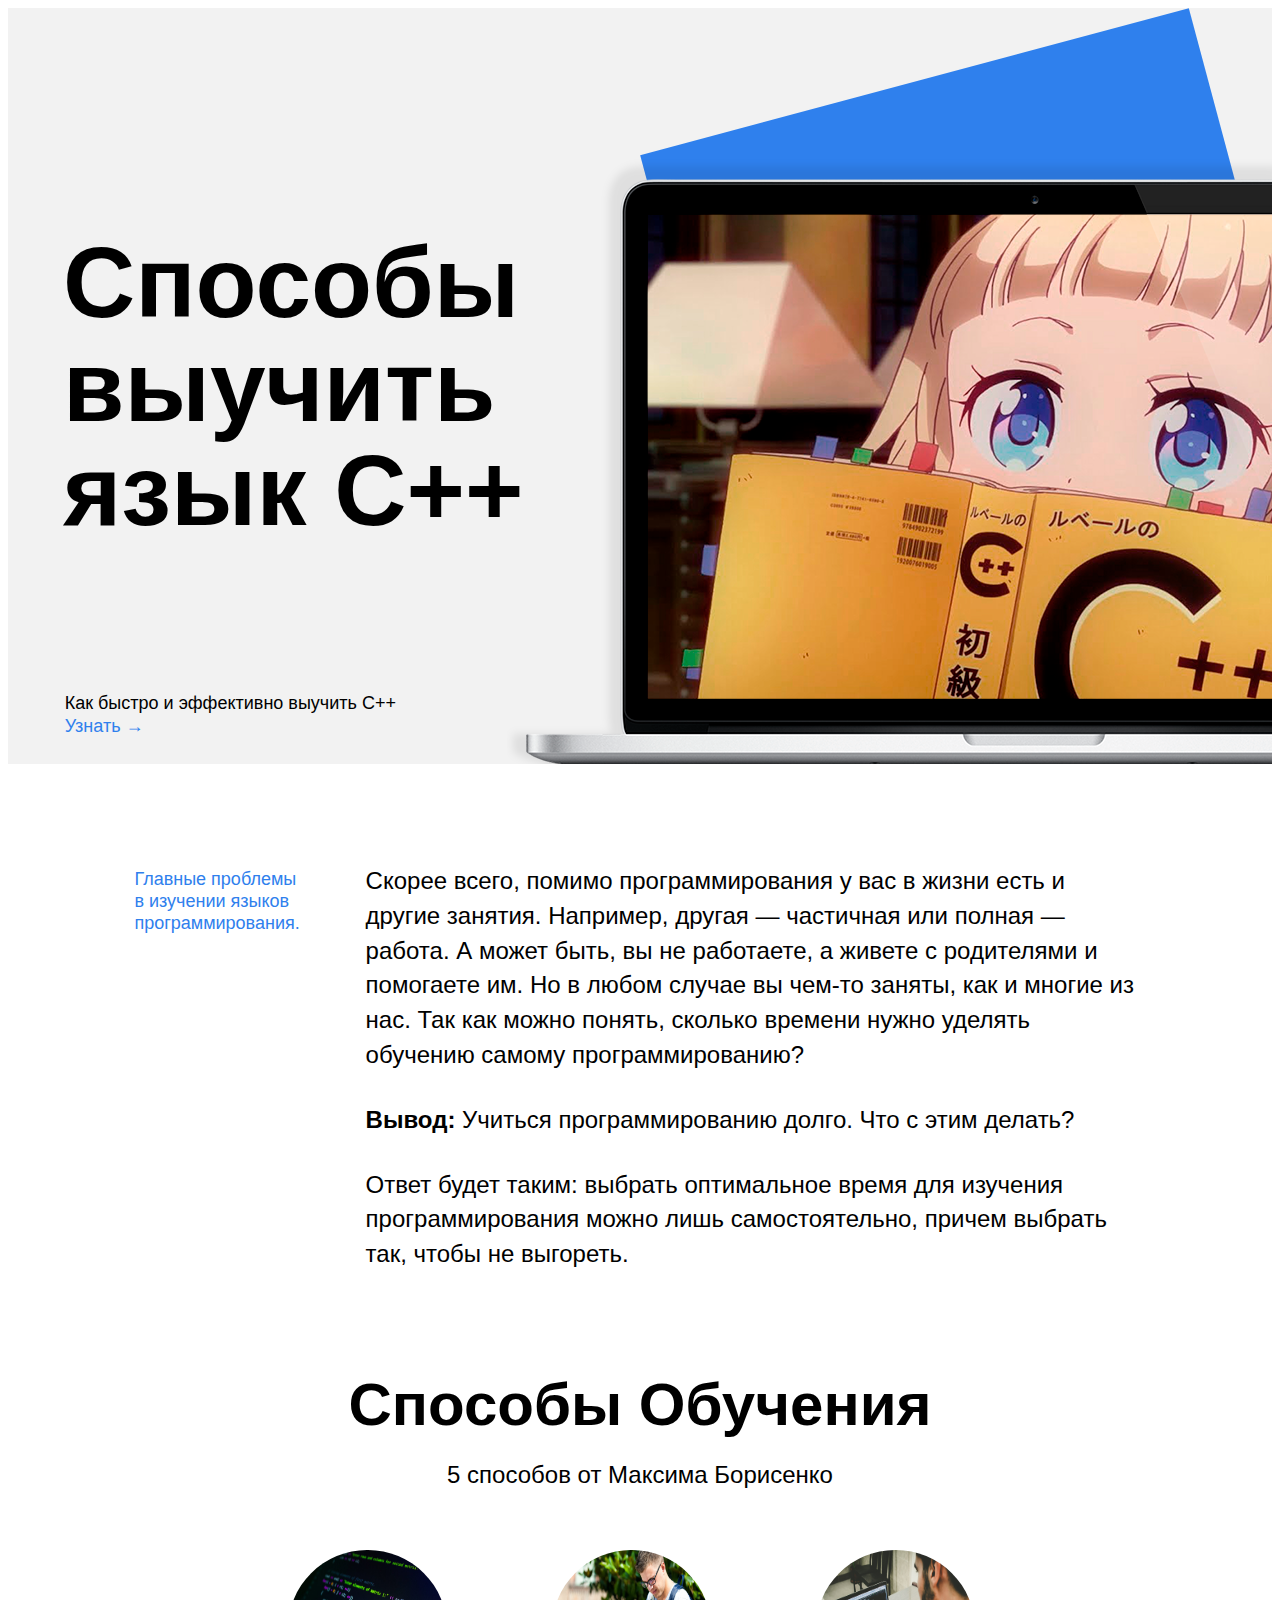
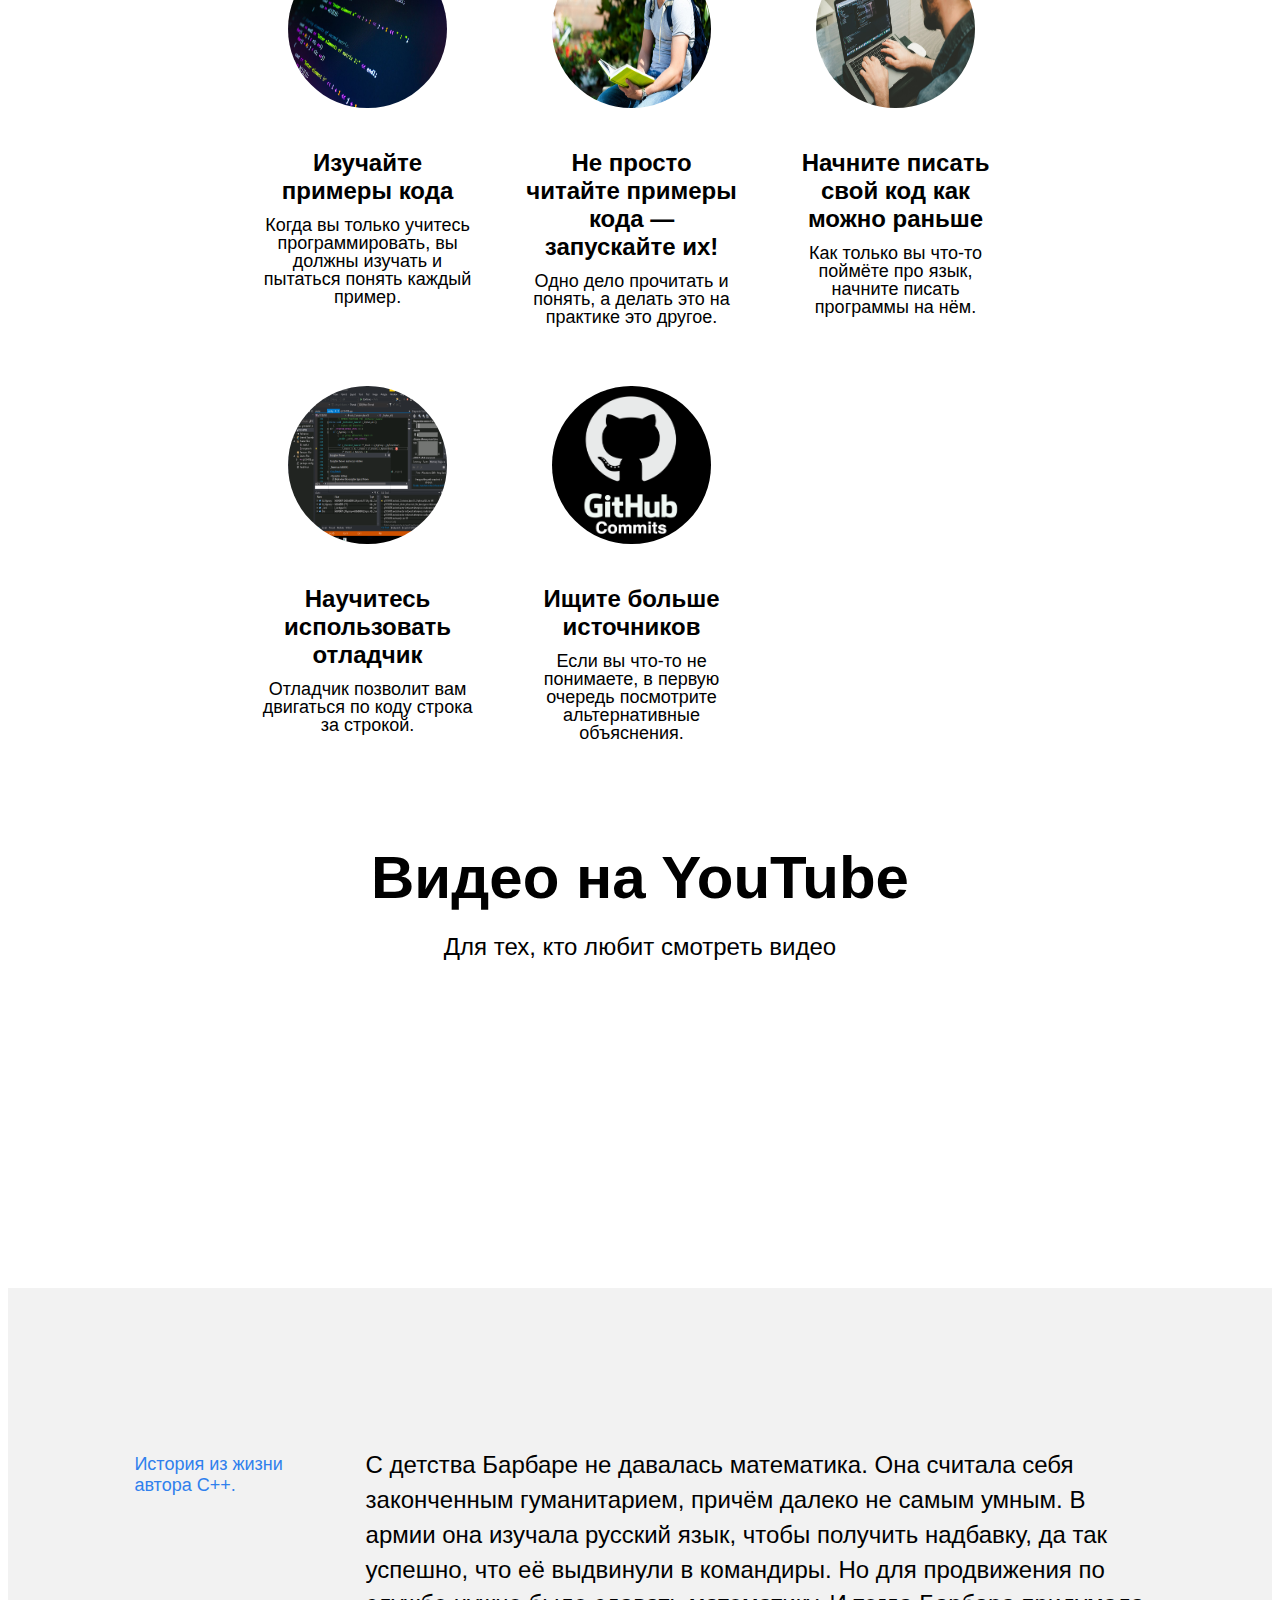
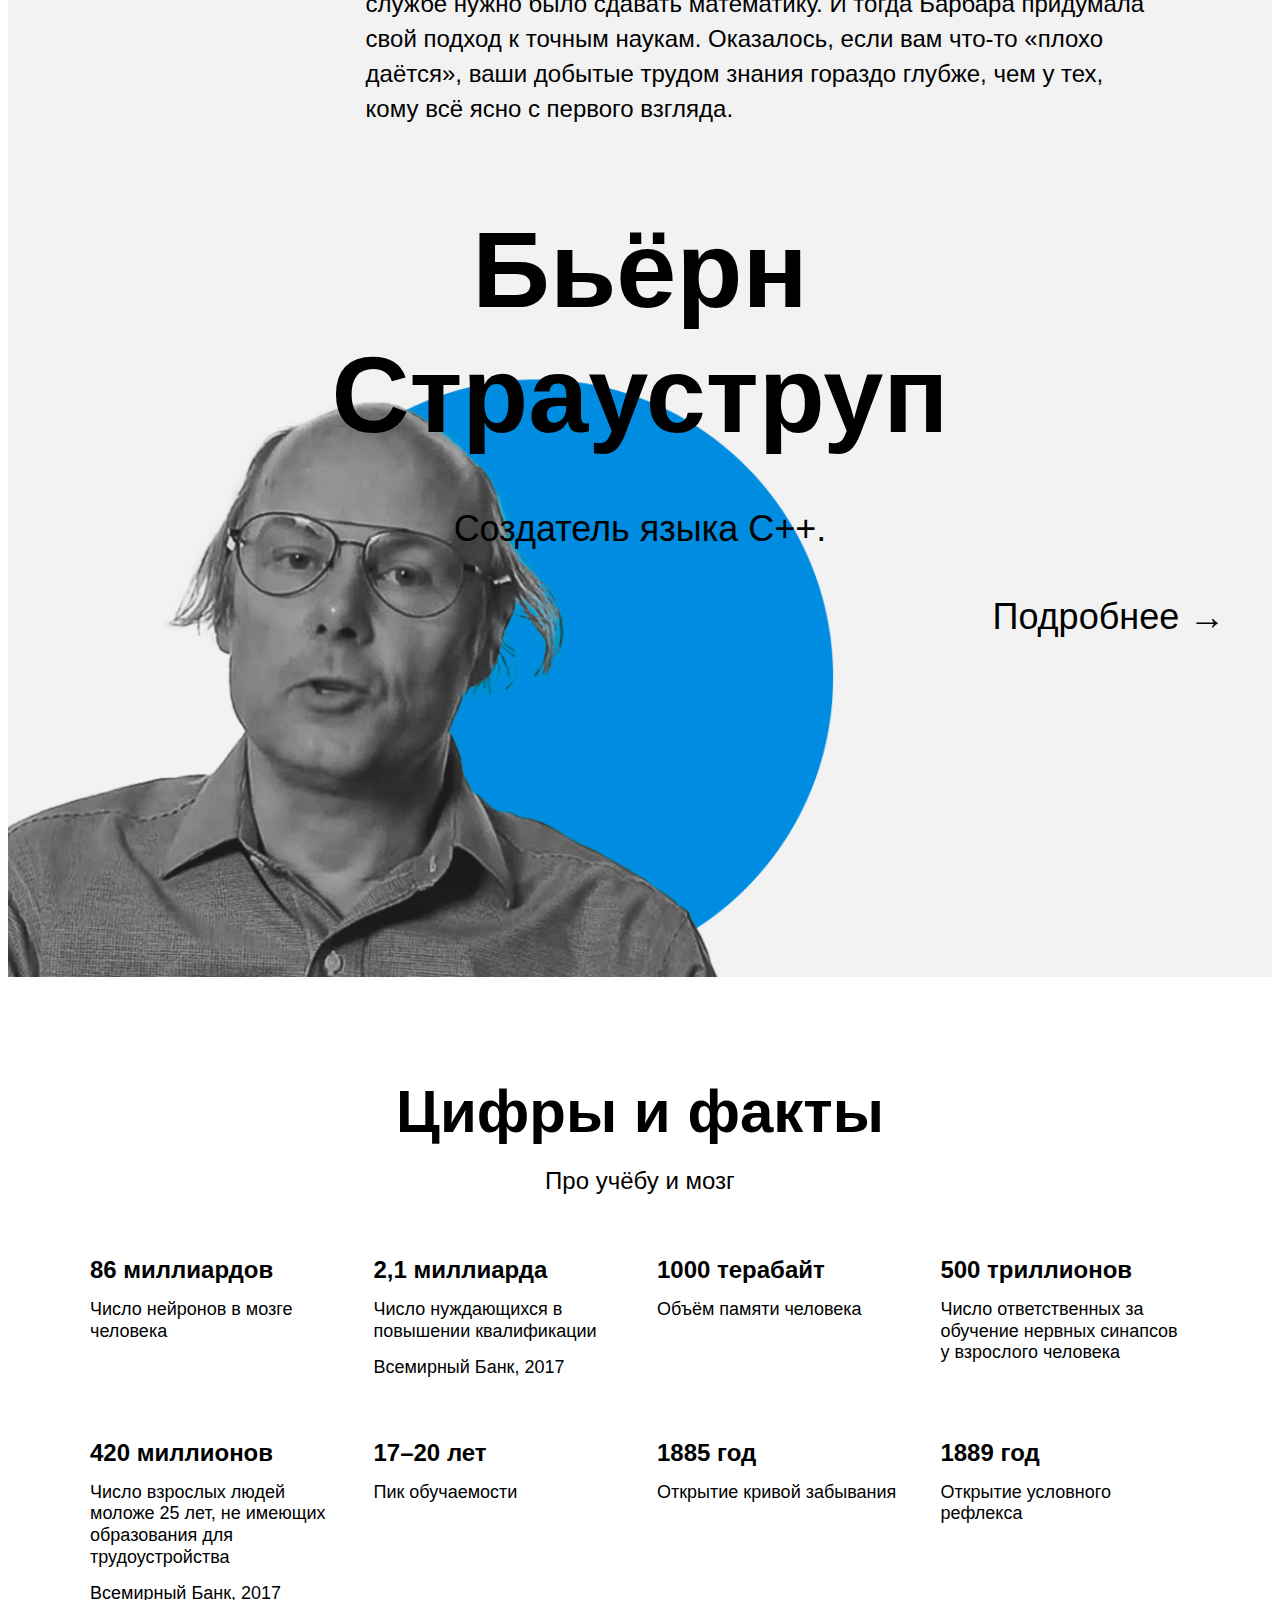
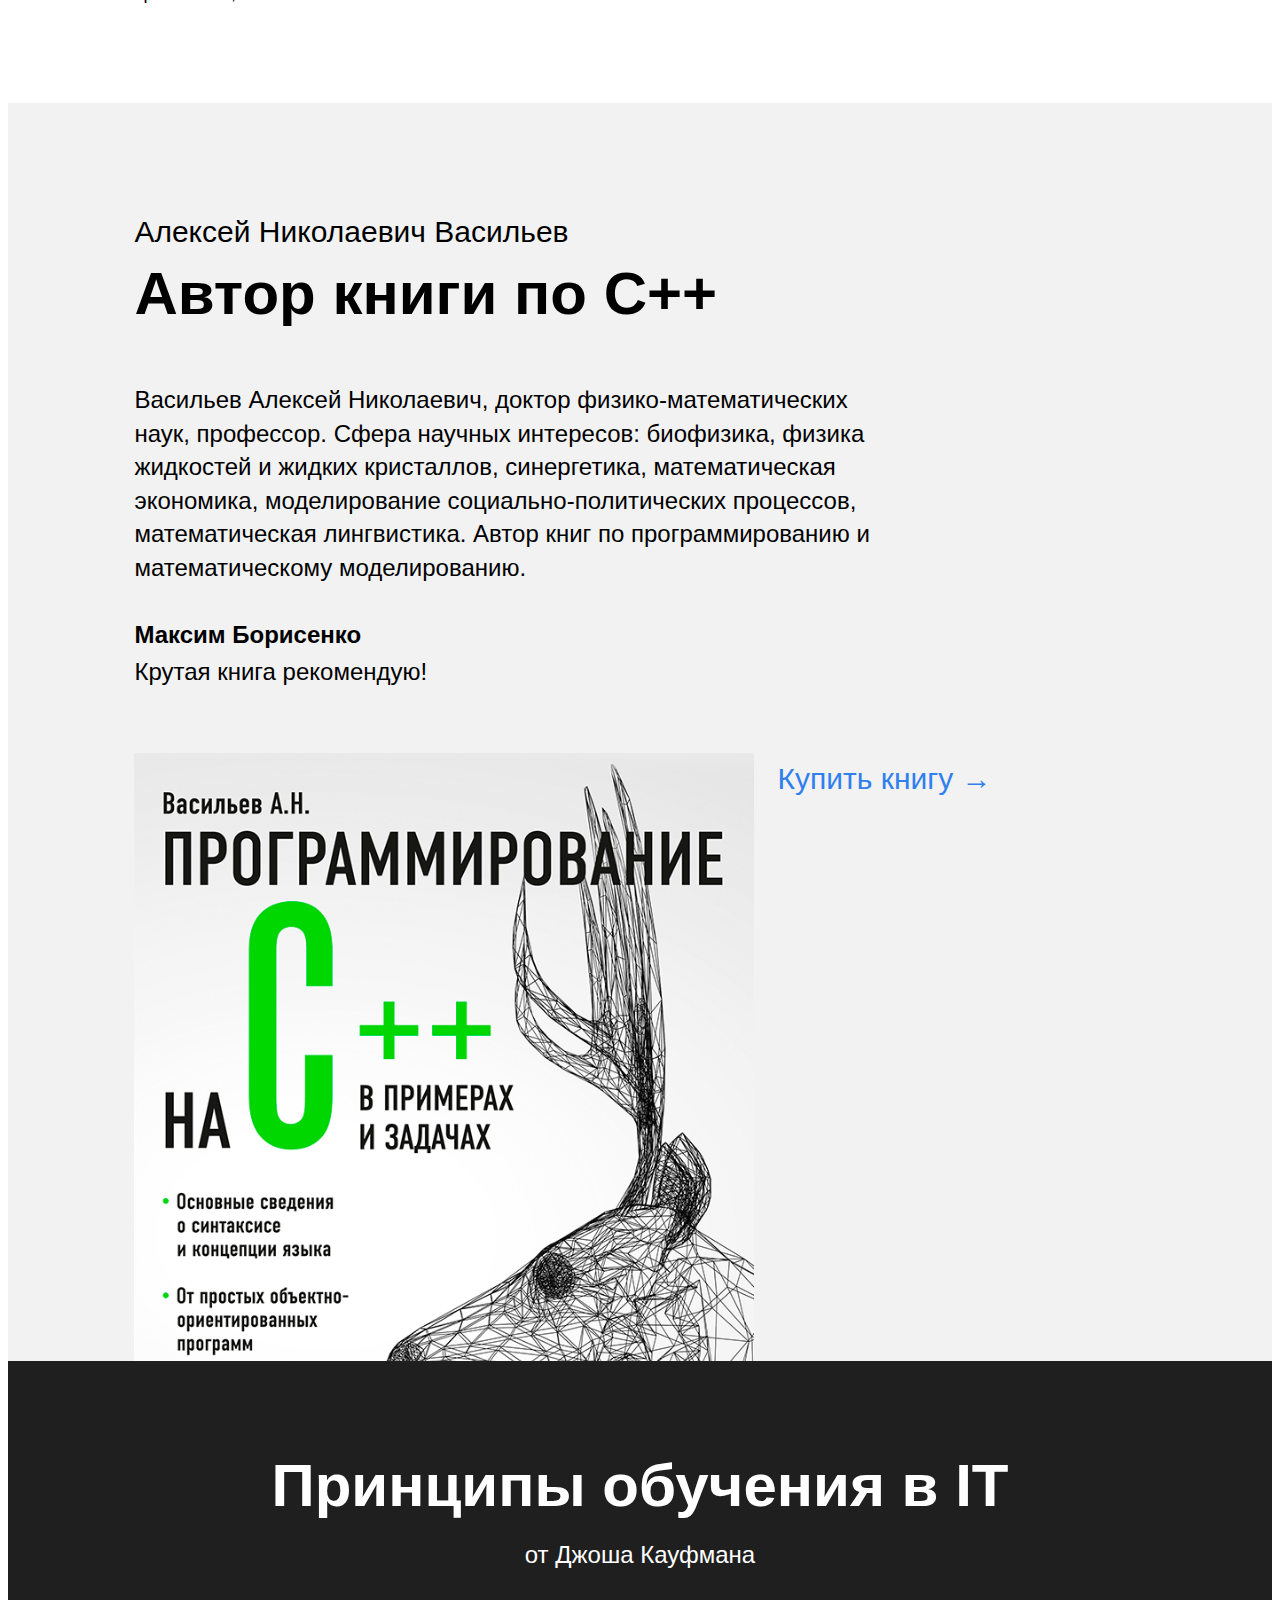
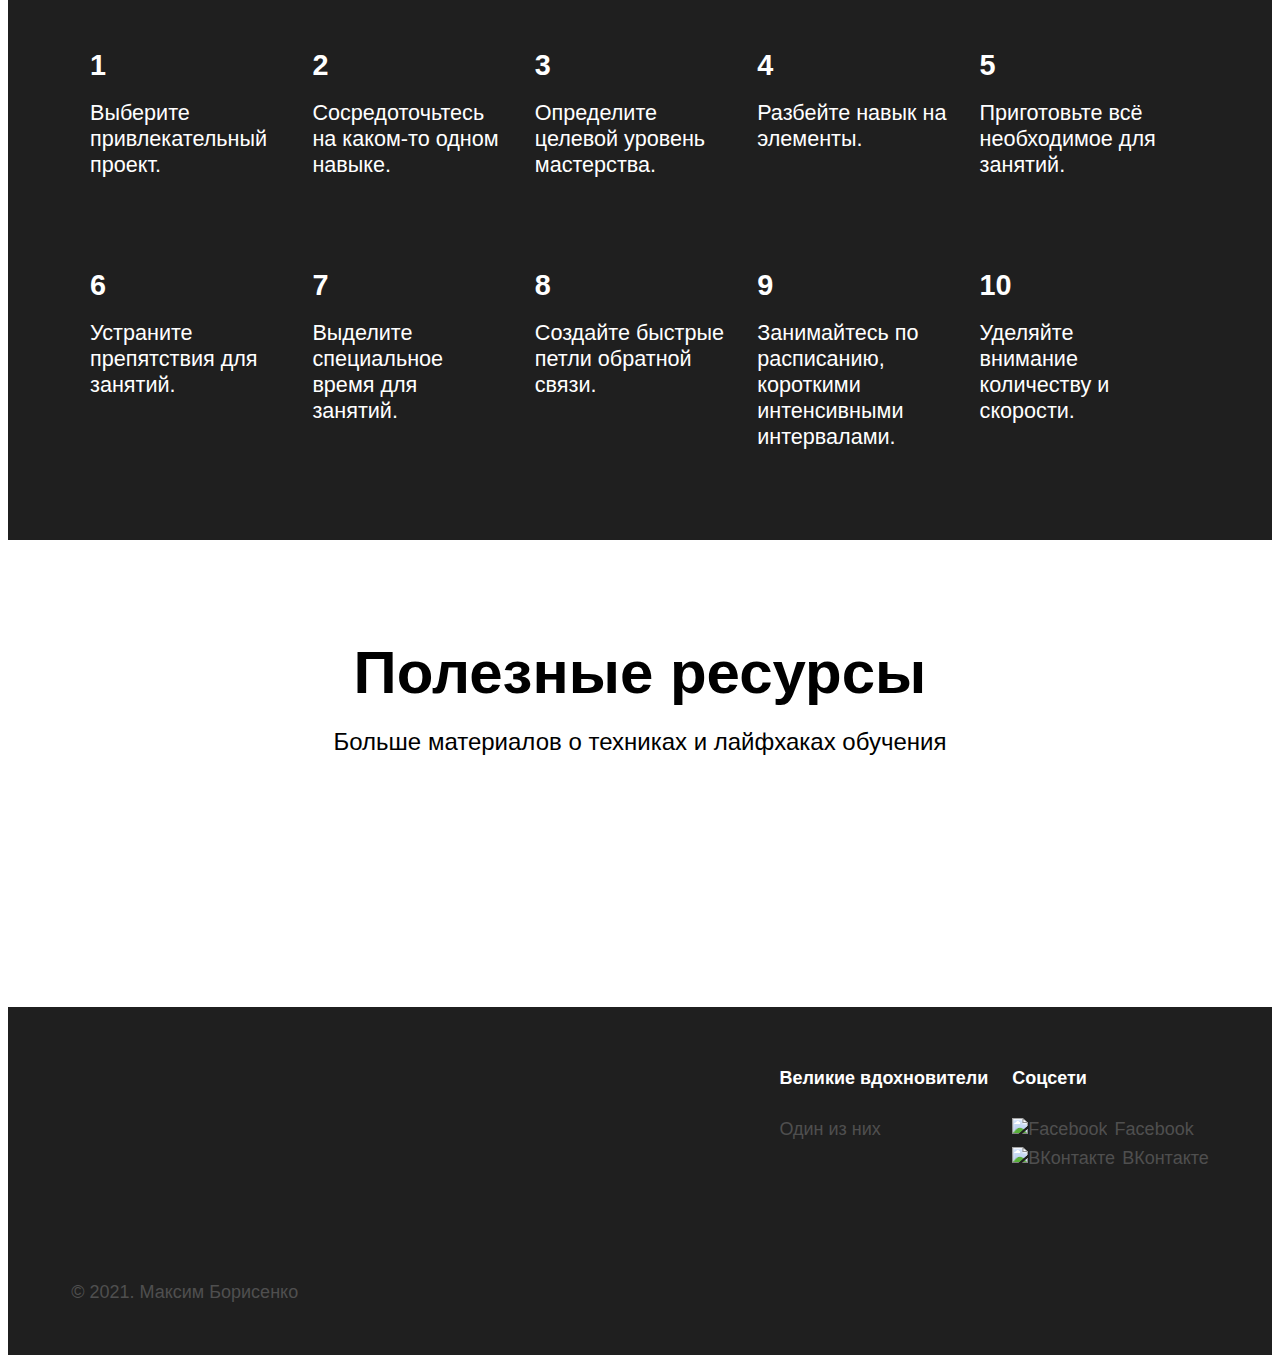
==== commit f092390f: "new" ====
--- a/index.html
+++ b/index.html
@@ -75,7 +75,7 @@
          
             <section class="oakley">
                 <div class="two-columns">
-                    <h2 class="two-columns__brief">История из жизни.</h2>
+                    <h2 class="two-columns__brief">История из жизни автора C++.</h2>
                     <div class="two-columns__main-text">
                         <p class="two-columns__paragraph">С детства Барбаре не давалась математика. Она считала себя законченным гуманитарием, причём далеко не самым умным. В армии она изучала русский язык, чтобы получить надбавку, да так успешно, что её выдвинули в командиры. Но для продвижения по службе нужно было сдавать математику. И тогда Барбара придумала свой подход к точным наукам. Оказалось, если вам что-то «плохо даётся», ваши добытые трудом знания гораздо глубже, чем у тех, кому всё ясно с первого взгляда.</p>
                     </div>
@@ -132,10 +132,10 @@
             <section class="khan">
                 <div class="khan__container">
                     <p class="khan__author">Алексей Николаевич Васильев</p>
-                    <h2 class="khan__title">Весь мир — школа</h2>
-                    <p class="khan__quote">Страсть и новаторство Сала Хана меняют процесс обучения миллионов студентов по всему миру. Книгу «Весь мир — школа» нужно прочитать всем, кто занимается образованием — так учащиеся повсюду смогут получить навыки и знания, которые приносят успех в школе, карьере и жизни.</p>
-                    <p class="khan__quote-author">Джордж Лукас</p>
-                    <p class="khan__quote-author-subline">Кинорежиссер, продюсер</p>
+                    <h2 class="khan__title">Автор книги по C++</h2>
+                    <p class="khan__quote">Васильев Алексей Николаевич, доктор физико-математических наук, профессор. Сфера научных интересов: биофизика, физика жидкостей и жидких кристаллов, синергетика, математическая экономика, моделирование социально-политических процессов, математическая лингвистика. Автор книг по программированию и математическому моделированию.</p>
+                    <p class="khan__quote-author">Максим Борисенко</p>
+                    <p class="khan__quote-author-subline">Крутая книга рекомендую!</p>
                     <div class="khan__book-container">
                         <div class="khan__book-pic"></div>
                         <a href="https://www.labirint.ru/books/562261/" target="_blank" class="khan__buy-link">Купить книгу →</a>
@@ -144,7 +144,7 @@
             </section>
          
             <section class="kaufman">
-                <h2 class="section-title section-title_theme-dark">Принципы обучения</h2>
+                <h2 class="section-title section-title_theme-dark">Принципы обучения в IT</h2>
                 <p class="section-subtitle section-subtitle_theme_dark">от Джоша Кауфмана</p>
                 <div class="table table_theme_dark">
                     <div class="table__cell table__cell_theme_dark">
--- a/style.css
+++ b/style.css
@@ -29,8 +29,8 @@
 }
 
 .logo {
-    width: 5.2em;
-    height: 5.6em;
+    width: 16em;
+    height: 8.3em;
     background: center cover;
     background-repeat: no-repeat;
 }
@@ -38,8 +38,9 @@
 .logo_place-header {
     position: absolute;
     top: 1.5em;
-    left: 3em;
-    background-image: url(image/scoop-it-logo.svg);
+    left: 2.5em;
+    background-image: url(image/itlogo2.svg);
+
 }
 
 .header__title {
@@ -421,7 +422,7 @@
 .kaufman__triangle {
     width: 36.5em;
     height: 36.5em;
-    background-image: url(../images/triangle.svg);
+    background-image: url(image/bluemachpoly.svg);
     background-size: contain;
     background-position: center;
     background-repeat: no-repeat;
@@ -503,7 +504,7 @@
 .footer__logo {
     width: 7.7em;
     height: 1.5em;
-    background-image: url(../images/logo_grey.svg);
+    background-image: url(image/itlogo2.svg);
     background-size: cover;
     background-position: center;
 }
@@ -574,8 +575,8 @@
     }
 
     .logo {
-        width: 11em;
-        height: 6.3em;
+        width: 16em;
+        height: 8.3em;
         background: center cover;
     }
 
@@ -617,8 +618,8 @@
     .logo {
         
         z-index: 1;
-        width: 14em;
-         height: 7.3em;
+       width: 16em;
+    height: 8.3em;
         background: center cover;
     }
 
@@ -695,6 +696,7 @@
 }
 
 @media screen and (max-width : 975px) {
+     
     .cards__item {
         width: 8em;
         margin: 2.3em .6em 0;
@@ -768,6 +770,15 @@
 }
 
 @media screen and (max-width : 870px) {
+
+      .logo {
+        
+        z-index: 1;
+        width: 13em;
+        height: 6.3em;
+        background: center cover;
+    }
+
 
     .header {
         max-height: 30em;
@@ -1105,9 +1116,9 @@
     }
 
     .logo {
-        width: 16em;
-         height: 8.3em;
-         top: 0.5em;
+        width: 13em;
+        height: 6.3em;
+         top: 1.5em;
         background: center cover;
     }
 
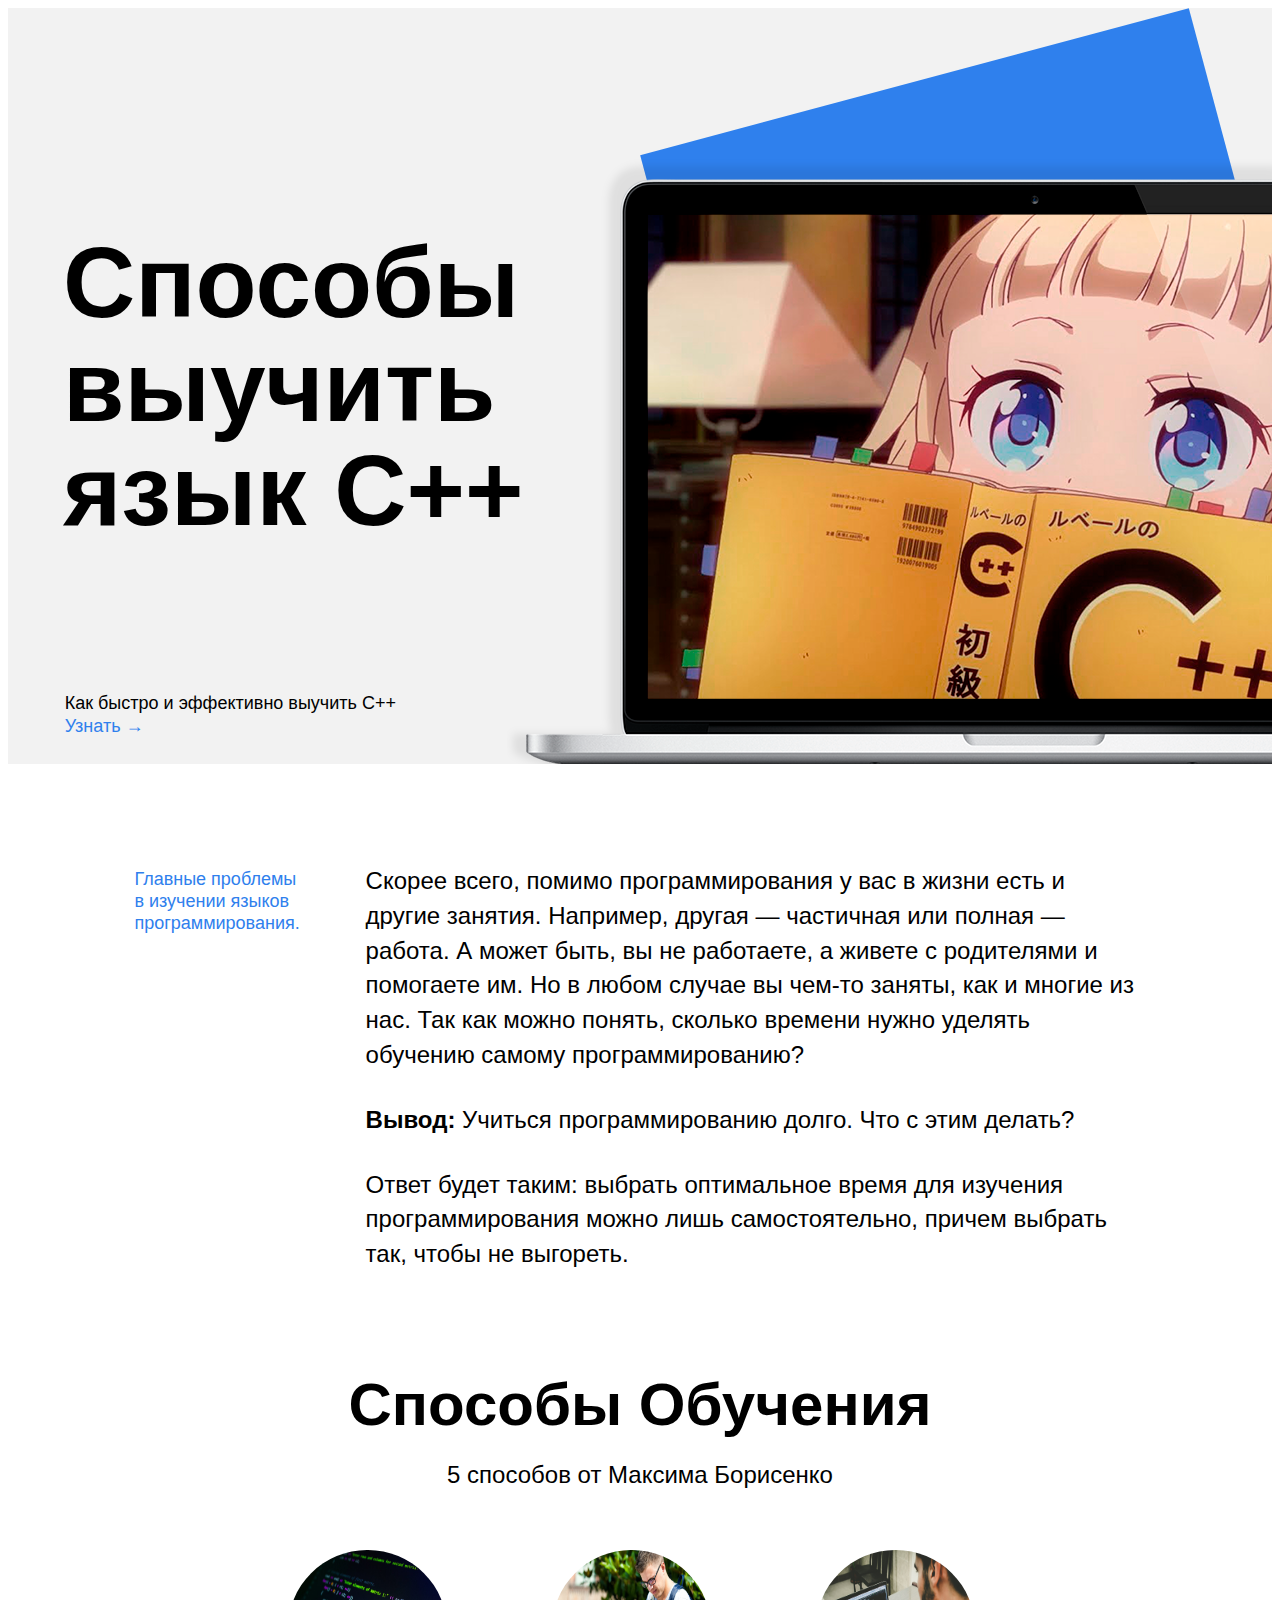
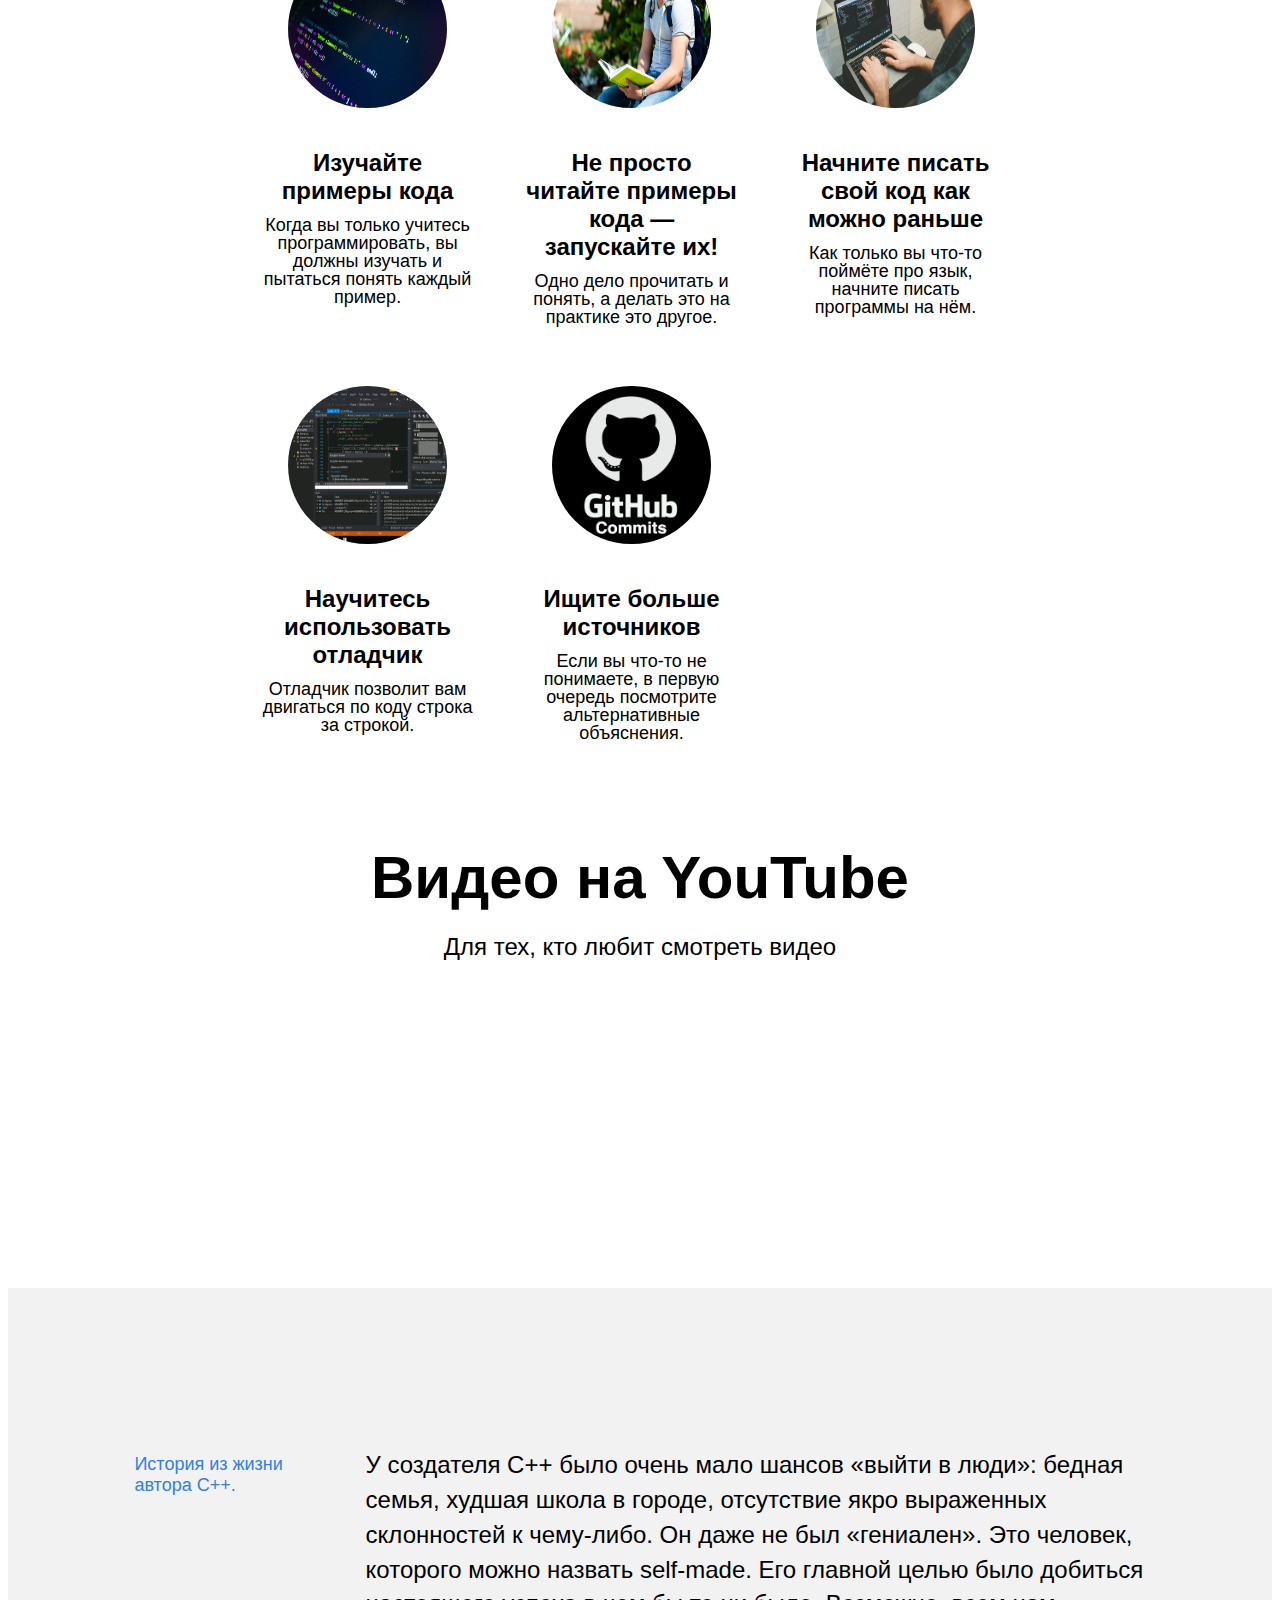
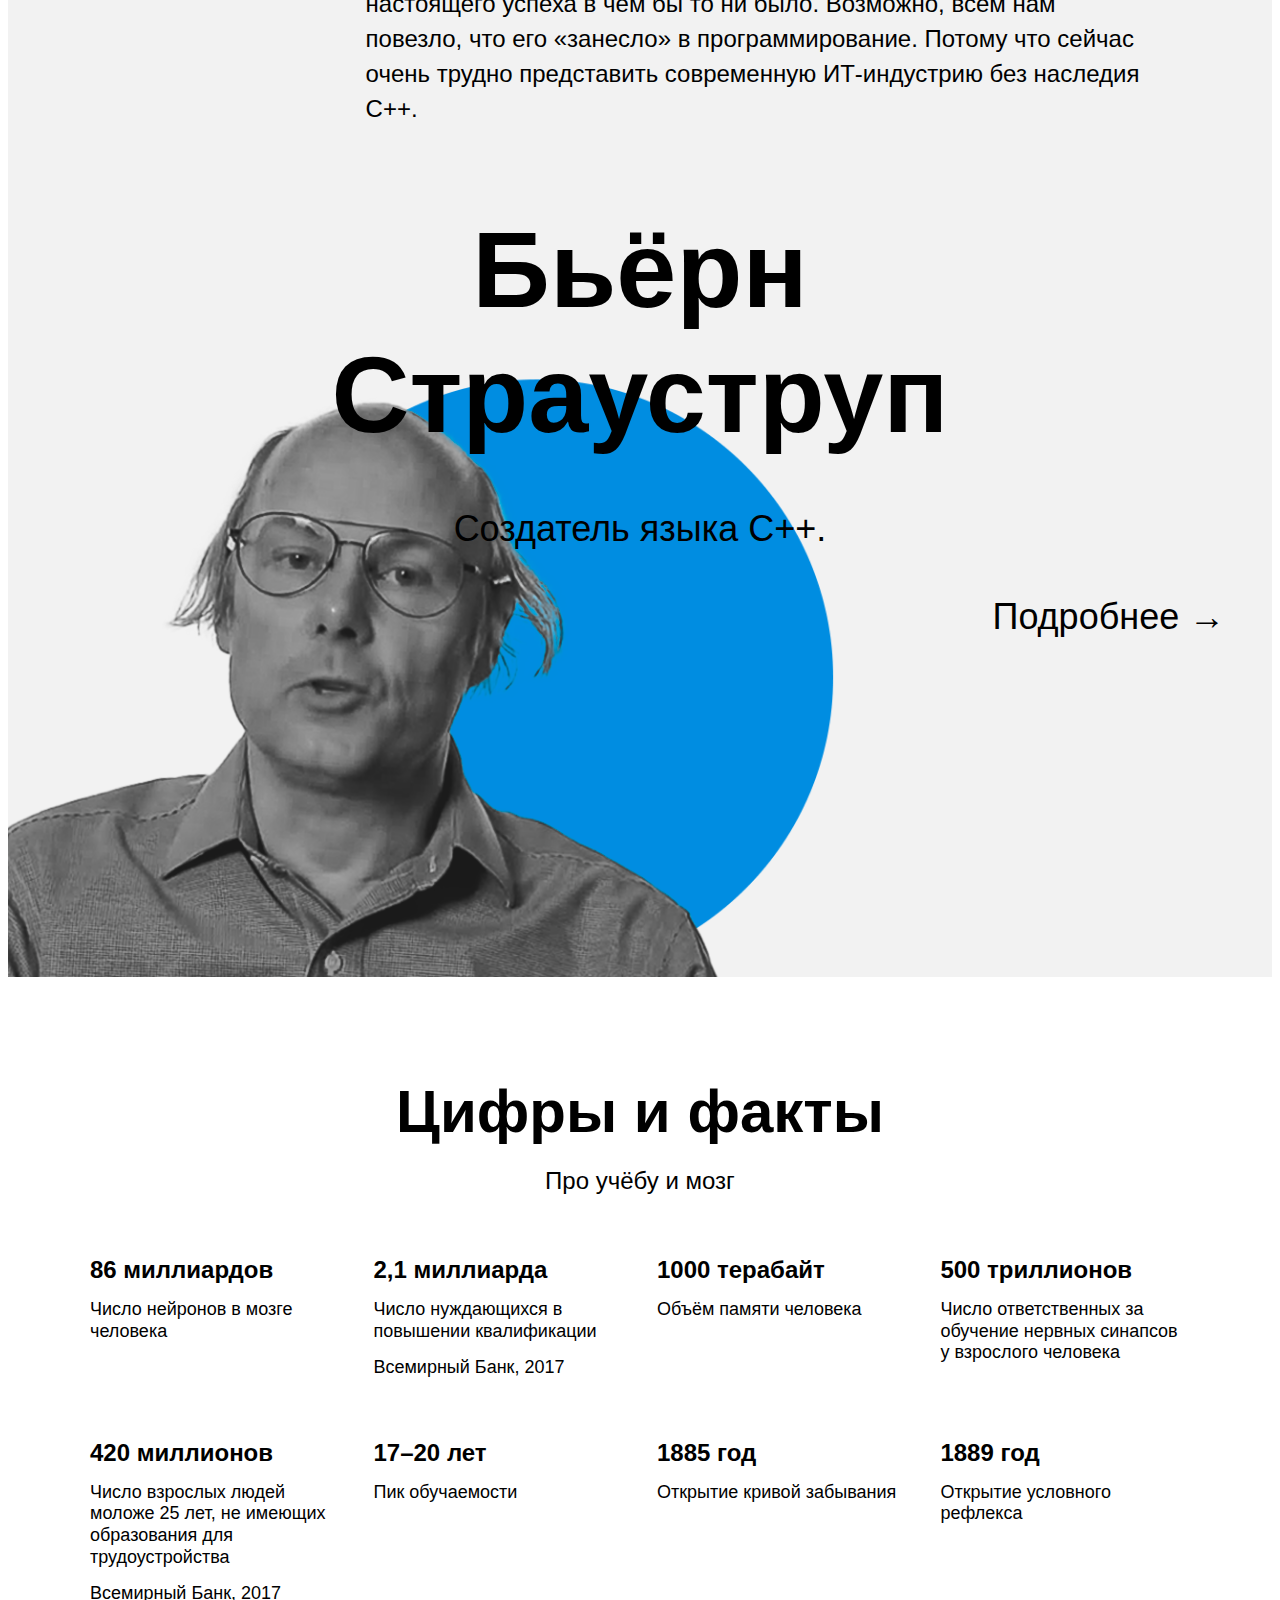
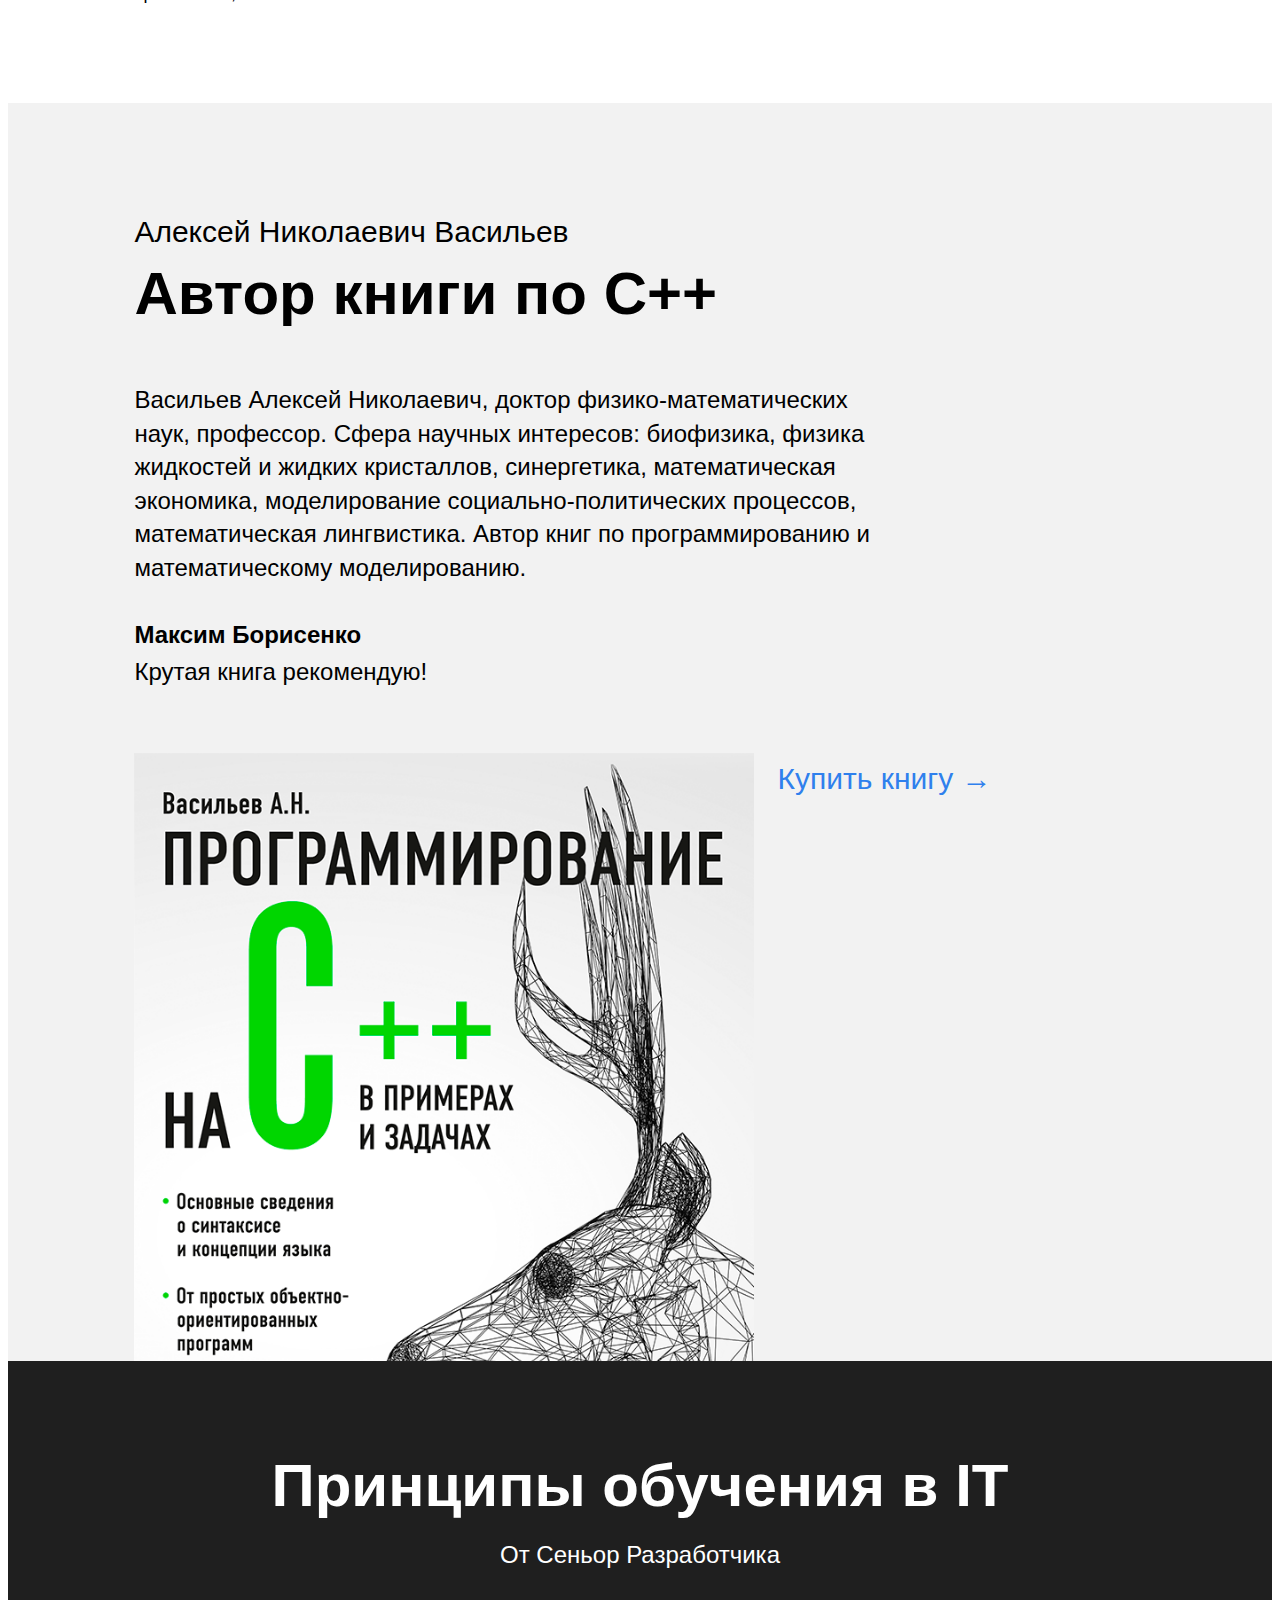
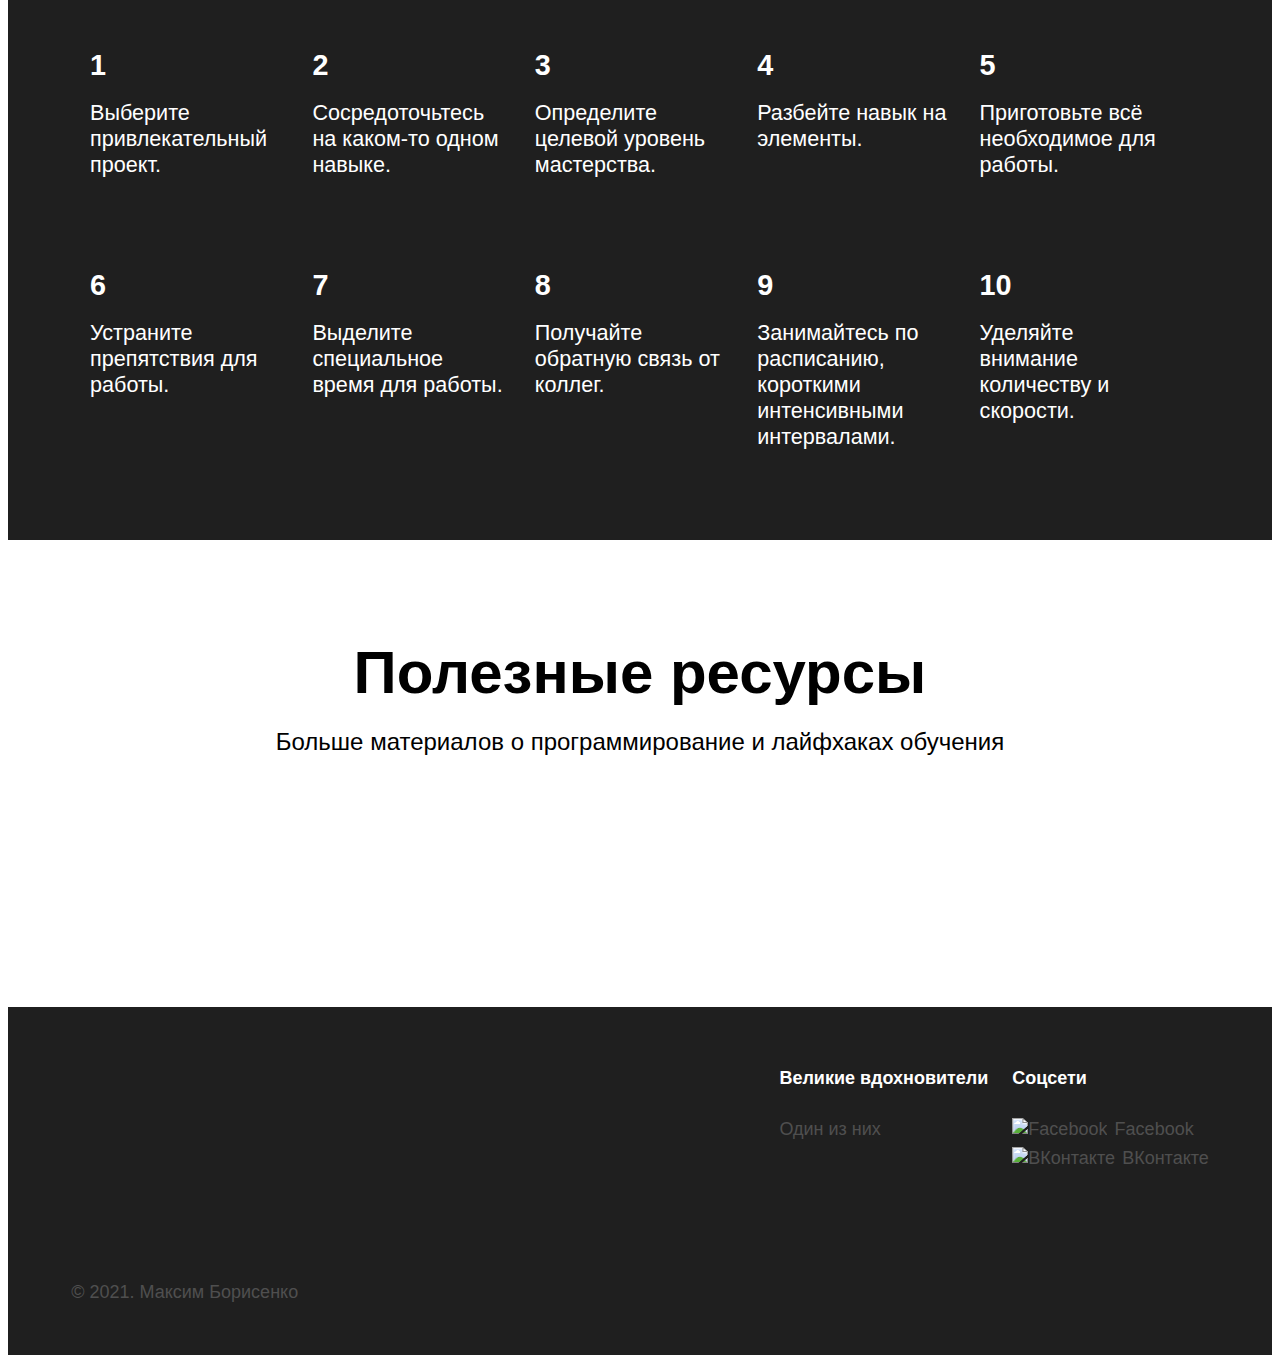
==== commit 9b73d486: "newup65" ====
--- a/index.html
+++ b/index.html
@@ -77,7 +77,7 @@
                 <div class="two-columns">
                     <h2 class="two-columns__brief">История из жизни автора C++.</h2>
                     <div class="two-columns__main-text">
-                        <p class="two-columns__paragraph">С детства Барбаре не давалась математика. Она считала себя законченным гуманитарием, причём далеко не самым умным. В армии она изучала русский язык, чтобы получить надбавку, да так успешно, что её выдвинули в командиры. Но для продвижения по службе нужно было сдавать математику. И тогда Барбара придумала свой подход к точным наукам. Оказалось, если вам что-то «плохо даётся», ваши добытые трудом знания гораздо глубже, чем у тех, кому всё ясно с первого взгляда.</p>
+                        <p class="two-columns__paragraph">У создателя С++ было очень мало шансов «выйти в люди»: бедная семья, худшая школа в городе, отсутствие якро выраженных склонностей к чему-либо. Он даже не был «гениален». Это человек, которого можно назвать self-made. Его главной целью было добиться настоящего успеха в чем бы то ни было. Возможно, всем нам повезло, что его «занесло» в программирование. Потому что сейчас очень трудно представить современную ИТ-индустрию без наследия С++.</p>
                     </div>
                 </div>
             </section>
@@ -145,7 +145,7 @@
          
             <section class="kaufman">
                 <h2 class="section-title section-title_theme-dark">Принципы обучения в IT</h2>
-                <p class="section-subtitle section-subtitle_theme_dark">от Джоша Кауфмана</p>
+                <p class="section-subtitle section-subtitle_theme_dark">От Сеньор Разработчика</p>
                 <div class="table table_theme_dark">
                     <div class="table__cell table__cell_theme_dark">
                         <h2 class="table__heading table__heading_theme_dark">1</h2>
@@ -165,19 +165,19 @@
                     </div>
                     <div class="table__cell table__cell_theme_dark">
                         <h2 class="table__heading table__heading_theme_dark">5</h2>
-                        <p class="table__text table__text_theme_dark">Приготовьте всё необходимое для занятий.</p>
+                        <p class="table__text table__text_theme_dark">Приготовьте всё необходимое для работы.</p>
                     </div>
                     <div class="table__cell table__cell_theme_dark">
                         <h2 class="table__heading table__heading_theme_dark">6</h2>
-                        <p class="table__text table__text_theme_dark">Устраните препятствия для занятий.</p>
+                        <p class="table__text table__text_theme_dark">Устраните препятствия для работы.</p>
                     </div>
                     <div class="table__cell table__cell_theme_dark">
                         <h2 class="table__heading table__heading_theme_dark">7</h2>
-                        <p class="table__text table__text_theme_dark">Выделите специальное время для занятий.</p>
+                        <p class="table__text table__text_theme_dark">Выделите специальное время для работы.</p>
                     </div>
                     <div class="table__cell table__cell_theme_dark">
                         <h2 class="table__heading table__heading_theme_dark">8</h2>
-                        <p class="table__text table__text_theme_dark">Создайте быстрые петли обратной связи.</p>
+                        <p class="table__text table__text_theme_dark">Получайте обратную связь от коллег.</p>
                     </div>
                     <div class="table__cell table__cell_theme_dark">
                         <h2 class="table__heading table__heading_theme_dark">9</h2>
@@ -193,7 +193,7 @@
             <!-- Секция resources с ссылками -->
             <section class="resources">
                 <h2 class="section-title">Полезные ресурсы</h2>
-                <p class="section-subtitle">Больше материалов о техниках и лайфхаках обучения</p>
+                <p class="section-subtitle">Больше материалов о программирование и лайфхаках обучения</p>
                 <div class="resources__logo-zone">
                     <a href="https://arzamas.academy/" target="_blank" class="resources__logo resources__logo_arzamas"></a>
                     <a href="https://nplus1.ru/" target="_blank" class="resources__logo resources__logo_n1"></a>
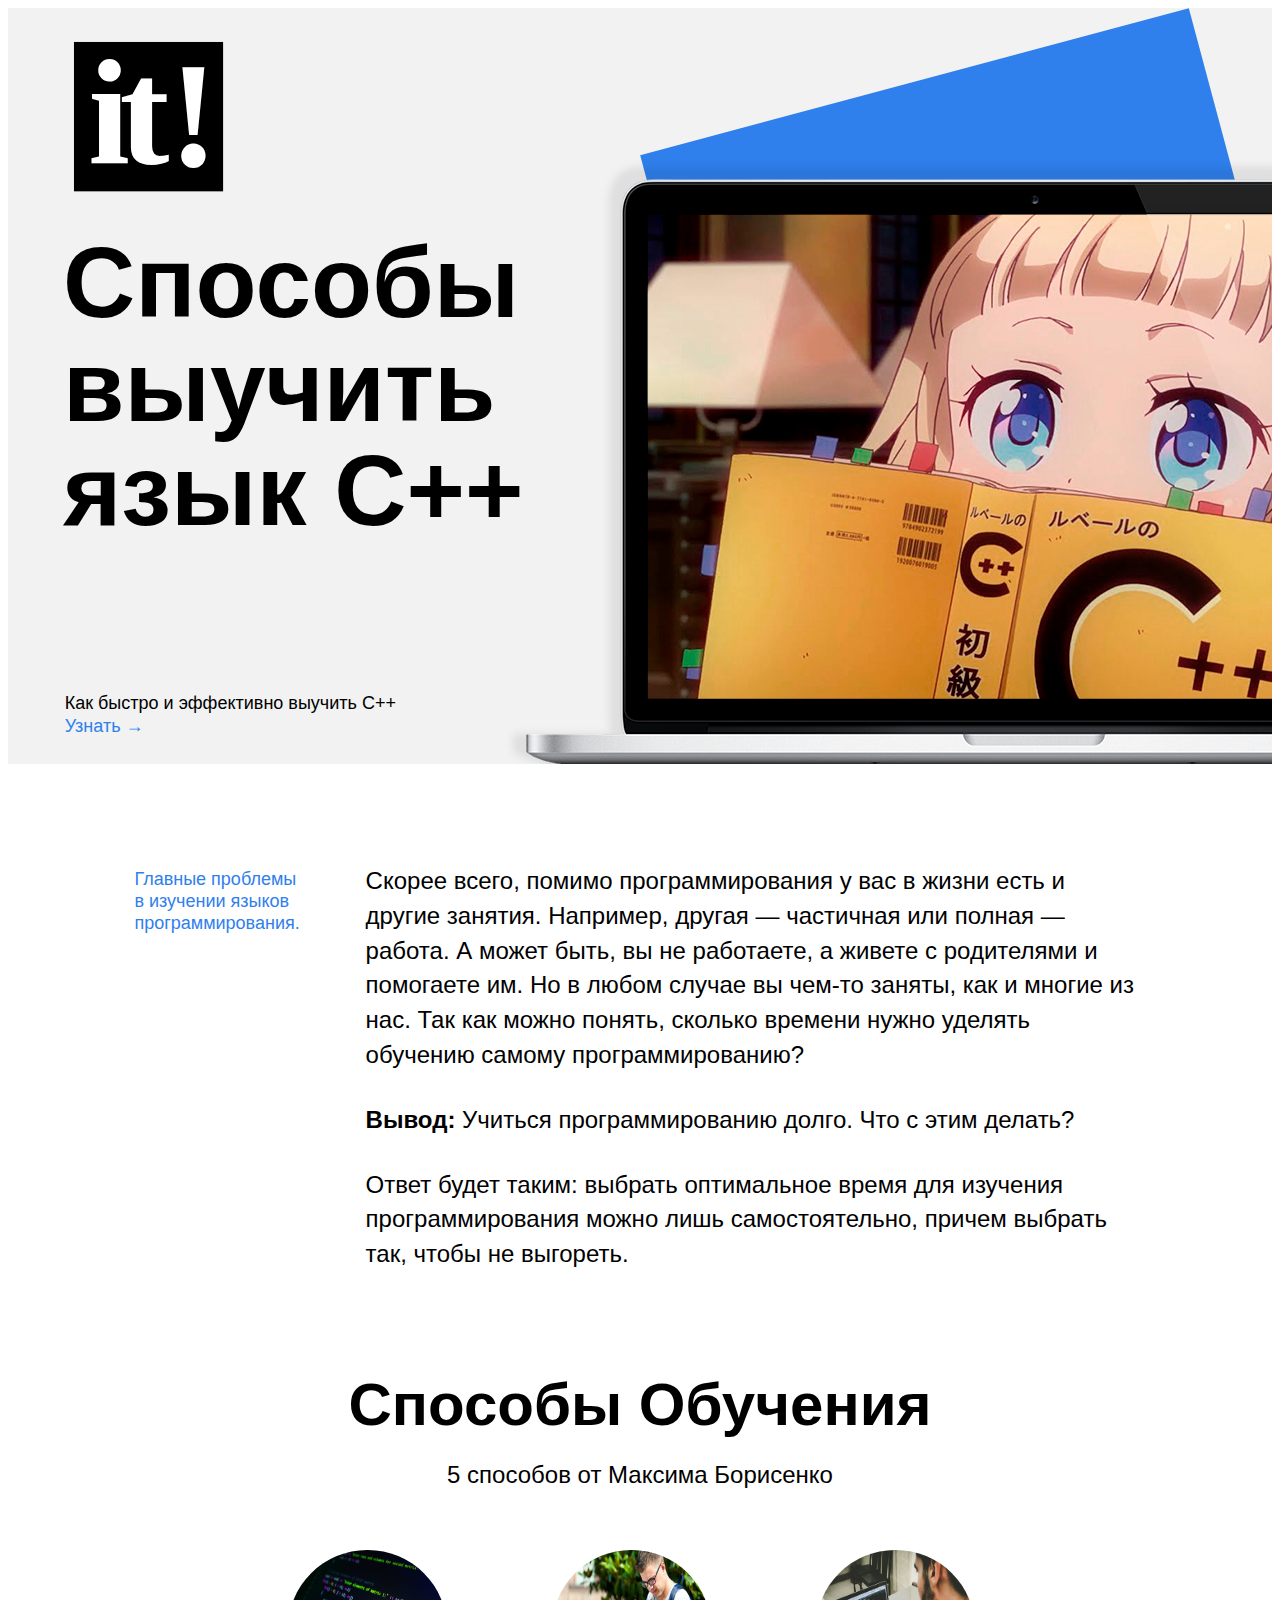
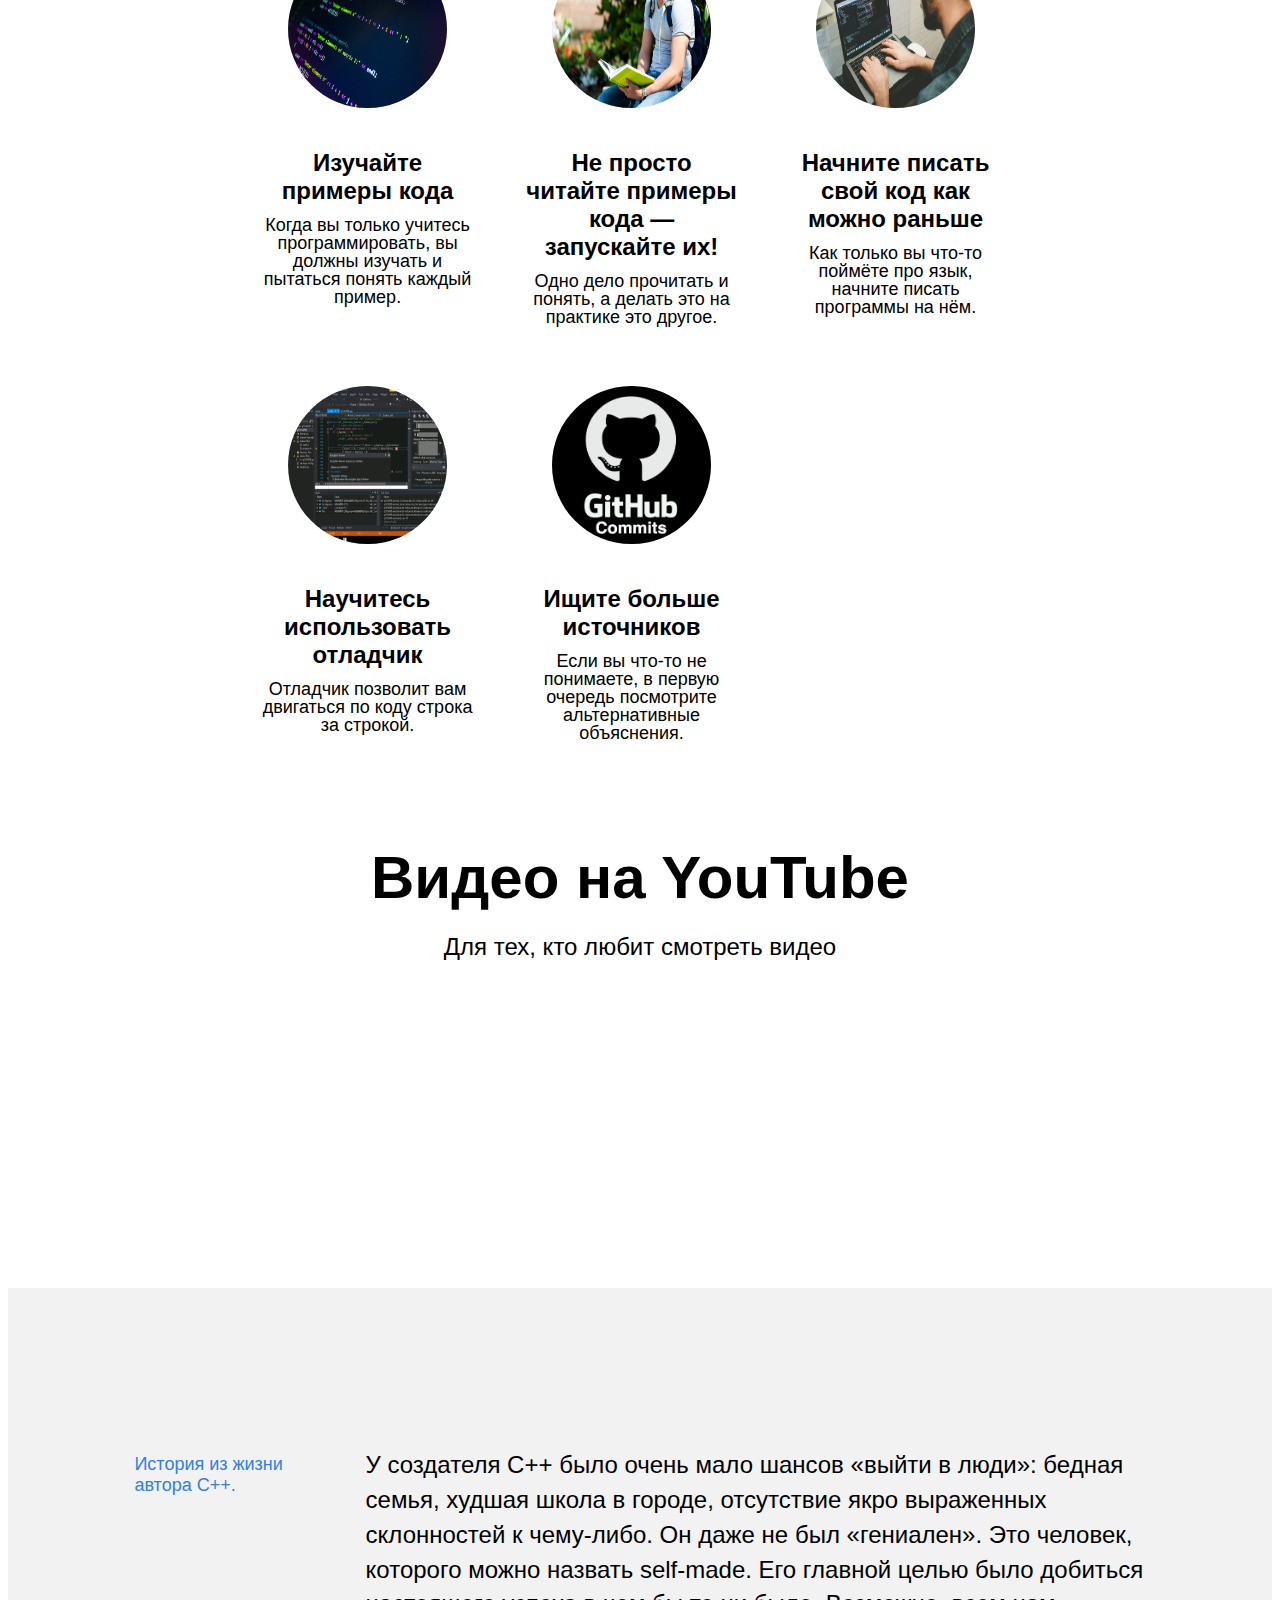
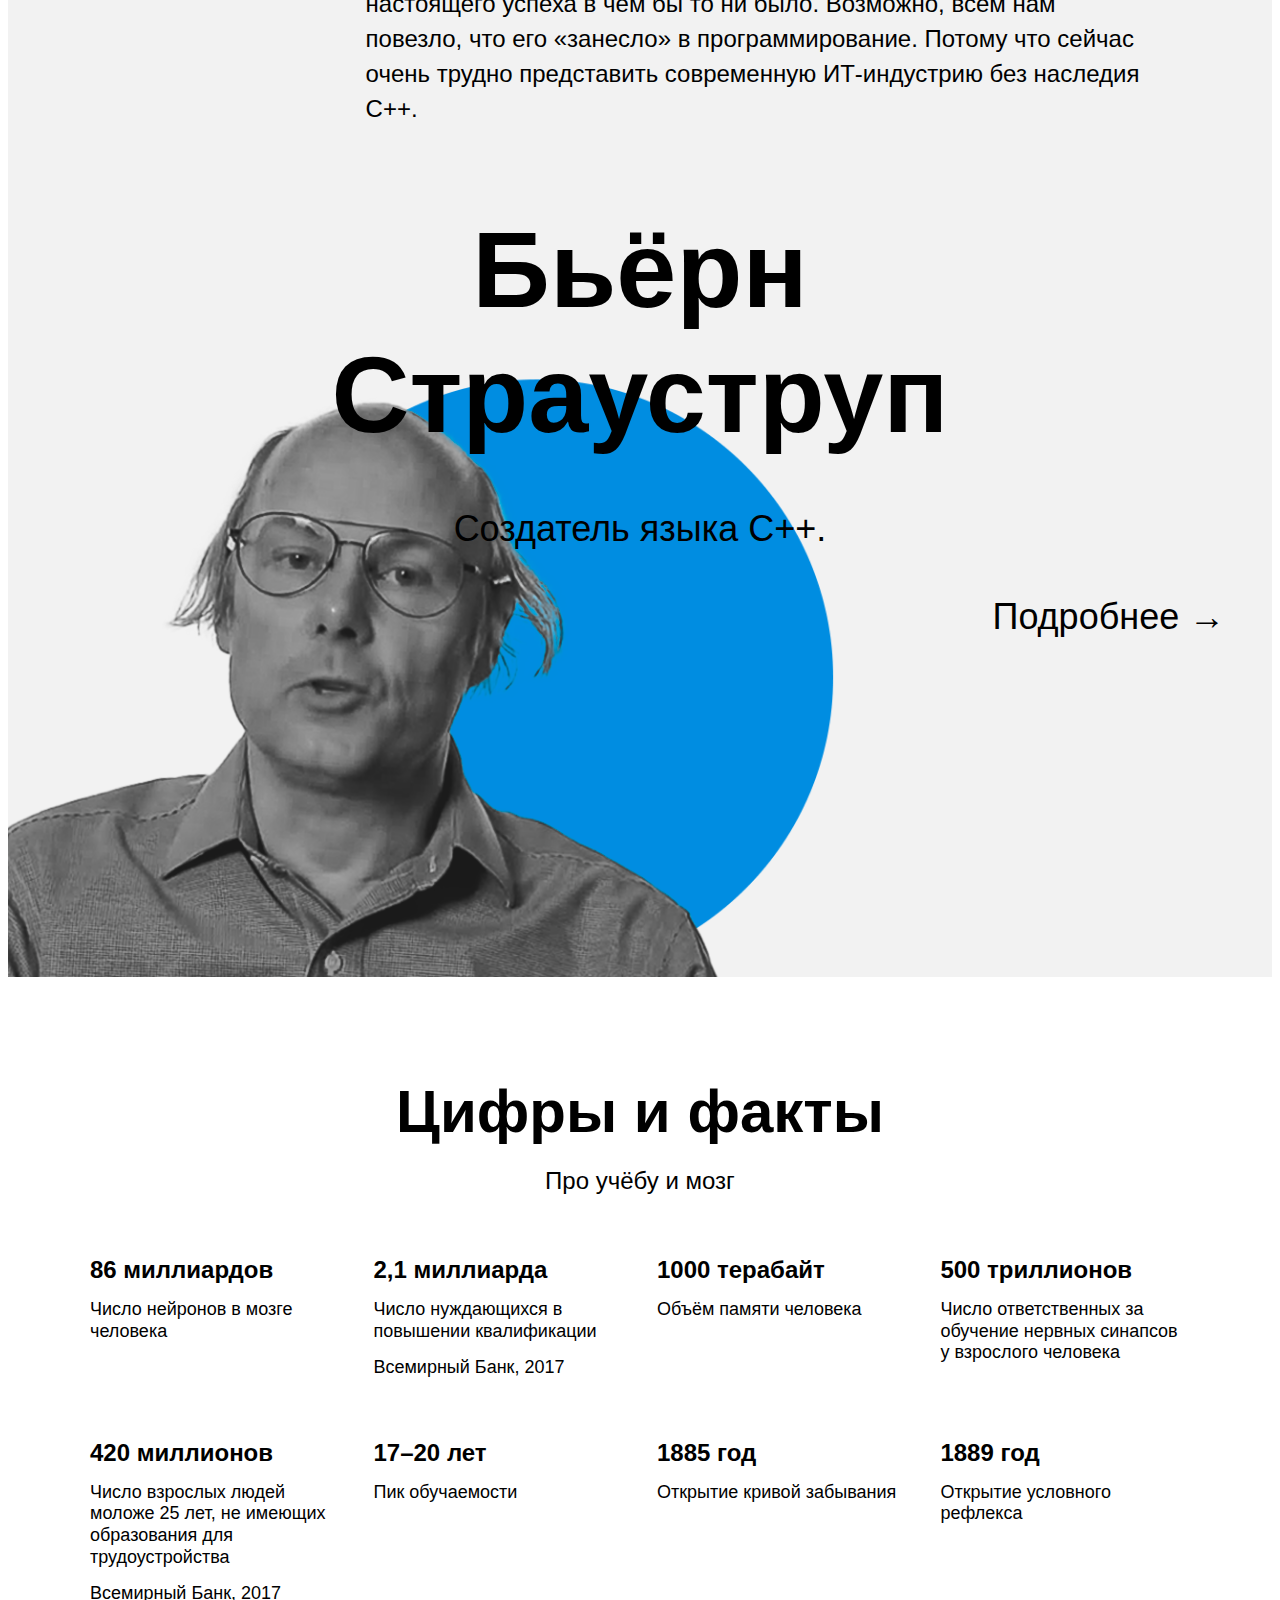
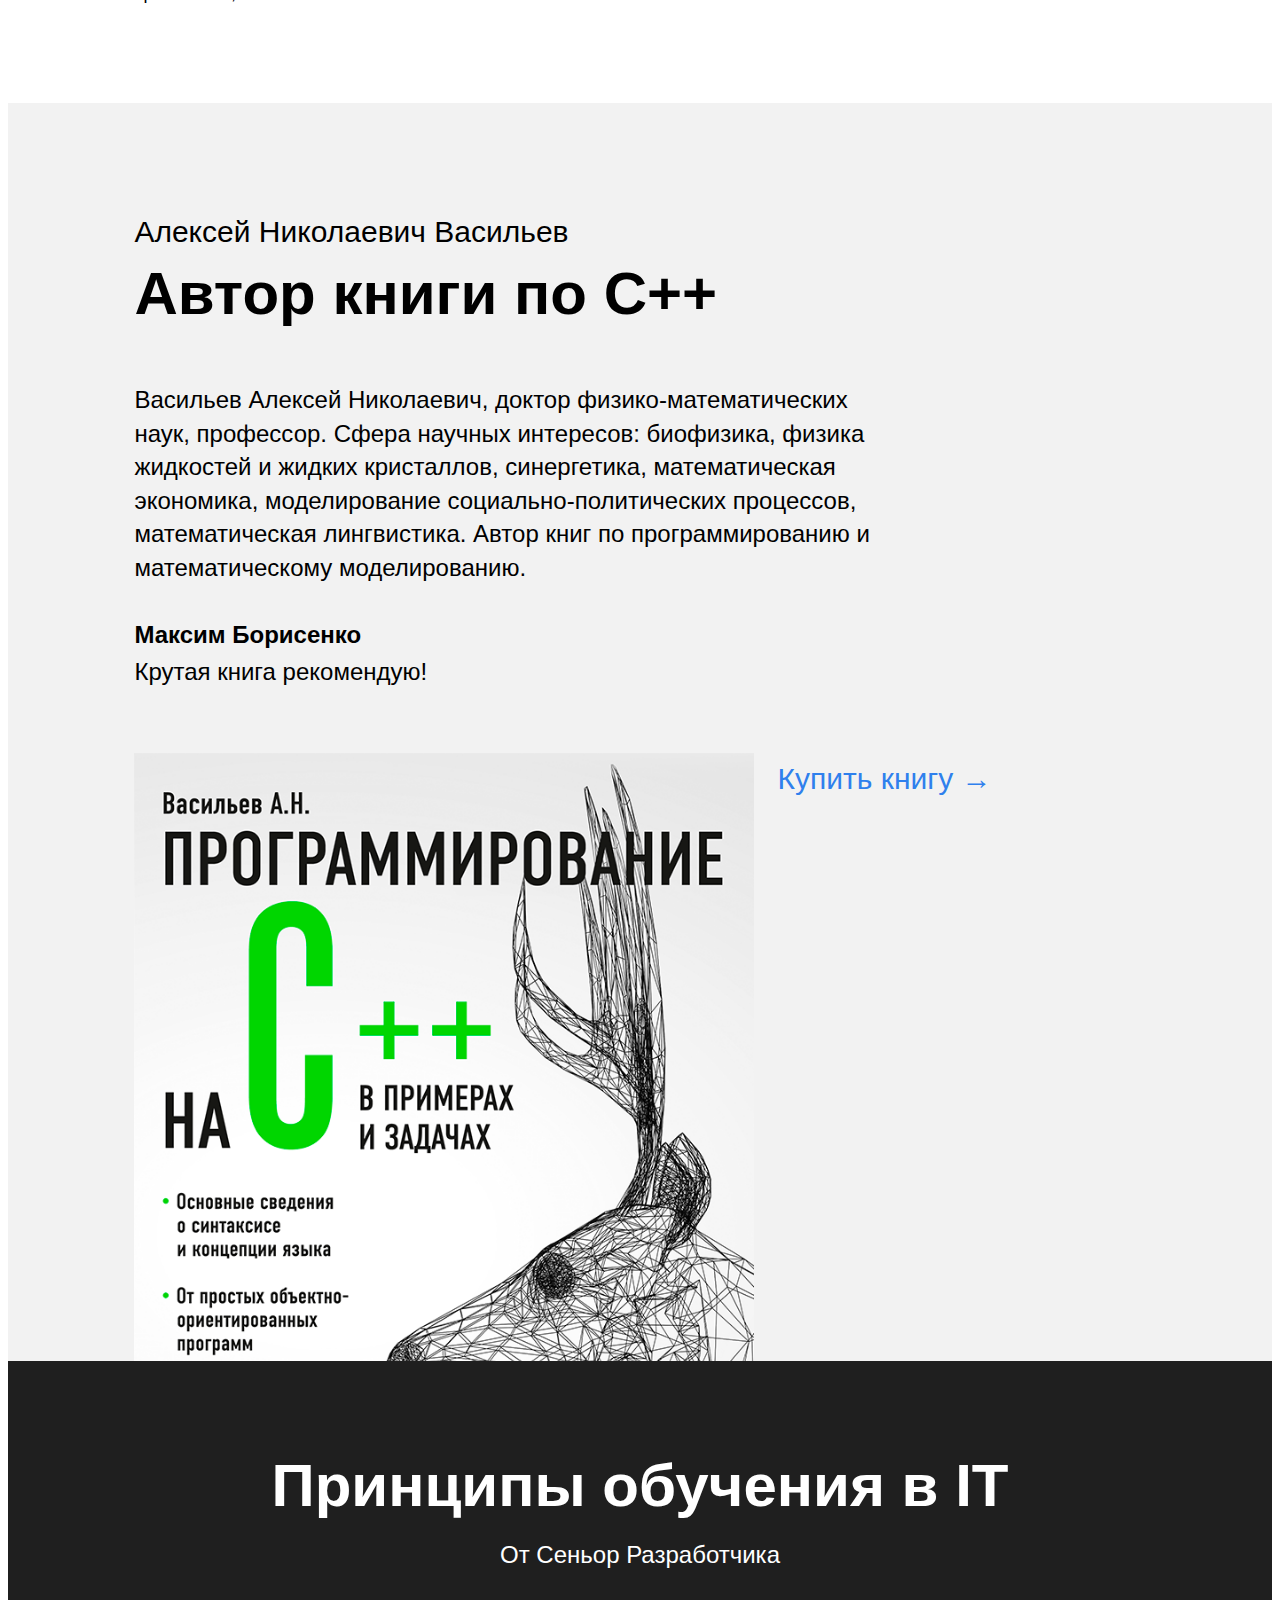
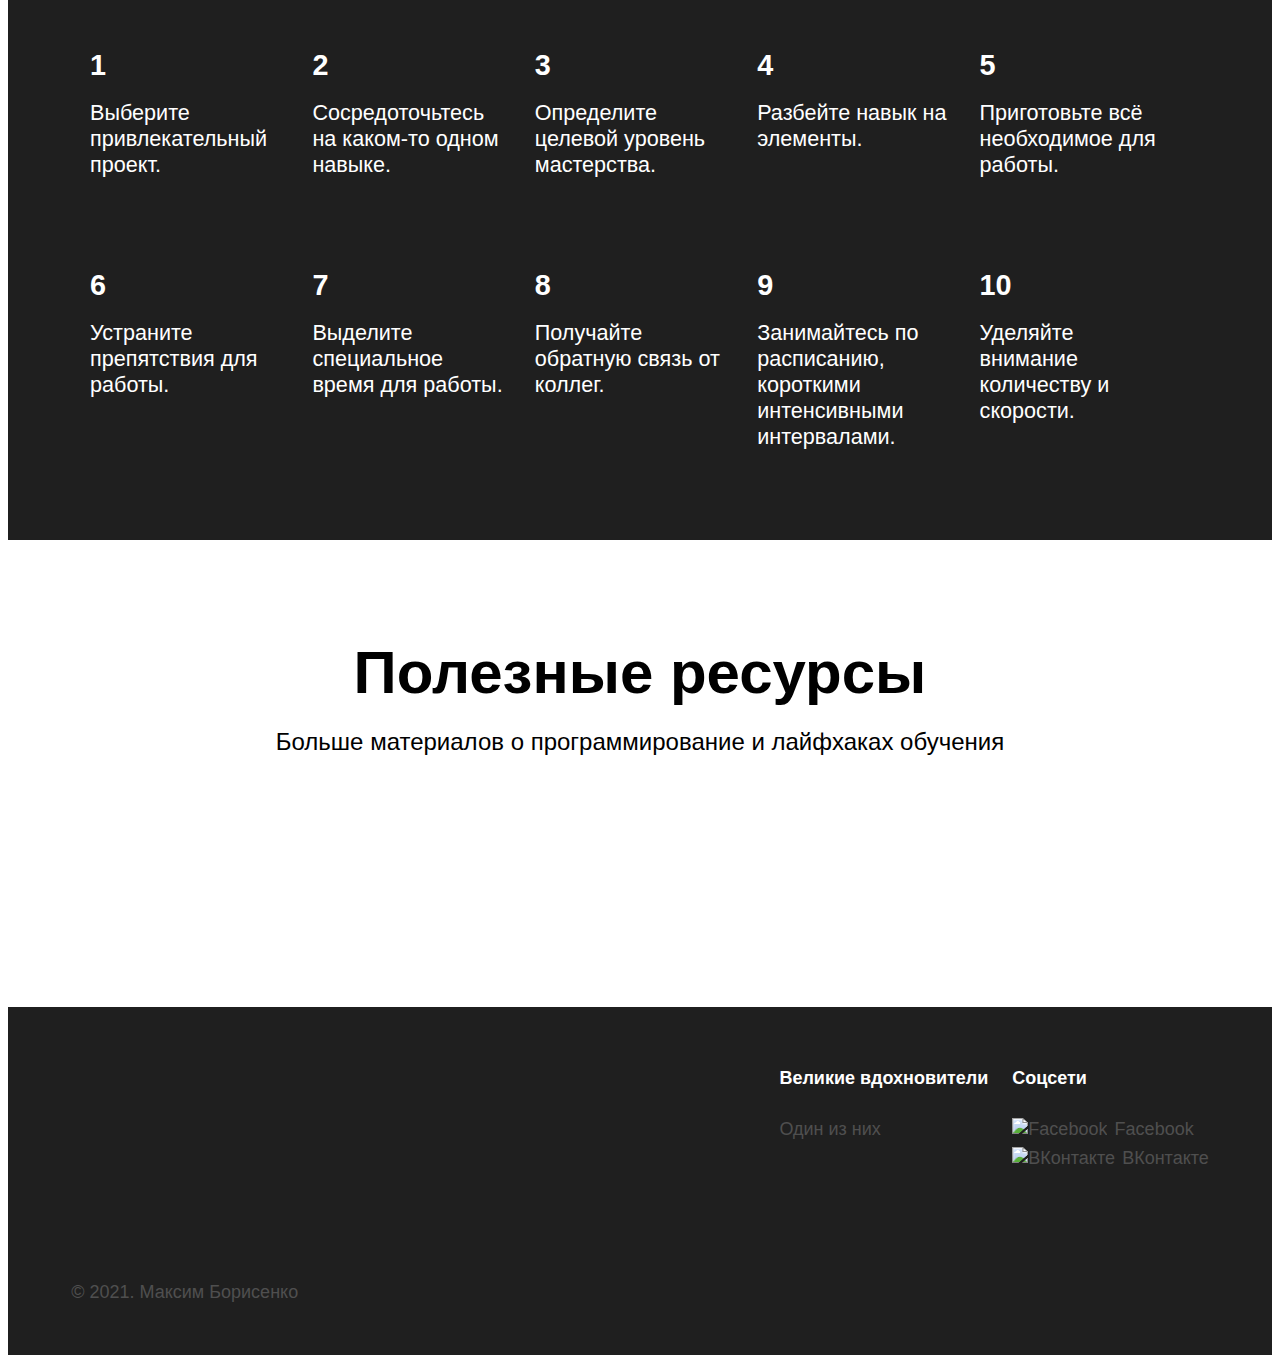
==== commit 8a4cda21: "newfup6" ====
--- a/index.html
+++ b/index.html
@@ -11,7 +11,7 @@
 </head>
 <body>
     <div class="page">
-    <!-- Шапка сайта -->
+    <!-- хэдер сайта -->
         <header class="header">           
             <div class="logo logo_place-header"></div>          
             <h1 class="header__title">Способы выучить язык C++</h1>
@@ -31,7 +31,7 @@
                     </div>
                 </div>
             </section>
-            <!-- Секция с пятью карточками -->
+        
             <section class="technics" id="techniques">
                 <h2 class="section-title">Способы Обучения</h2>
                 <p class="section-subtitle">5 способов от Максима Борисенко</p>
@@ -190,7 +190,7 @@
                 </div>
                 <div class="kaufman__triangle"></div>
             </section>
-            <!-- Секция resources с ссылками -->
+      
             <section class="resources">
                 <h2 class="section-title">Полезные ресурсы</h2>
                 <p class="section-subtitle">Больше материалов о программирование и лайфхаках обучения</p>
@@ -202,7 +202,7 @@
                 </div>
             </section>
         </main>
-        <!-- Подвал сайта -->
+        <!-- футер сайта -->
         <footer class="footer">
             <div class="footer__columns">
                 <div class="footer__column footer__column_content_copyright">
--- a/style.css
+++ b/style.css
@@ -1,3 +1,13 @@
+@font-face {
+font-family: 'MyriadPro-Bold';
+src: url('MyriadPro-Bold.eot');
+src: url('MyriadPro-Bold.eot?#iefix') format('embedded-opentype'),
+url('MyriadPro-Bold.woff') format('woff'),
+url('MyriadPro-Bold.ttf') format('truetype');
+font-weight: normal;
+font-style: normal;
+}
+
 @keyframes rotation {
     from {
         transform: rotate(0deg);
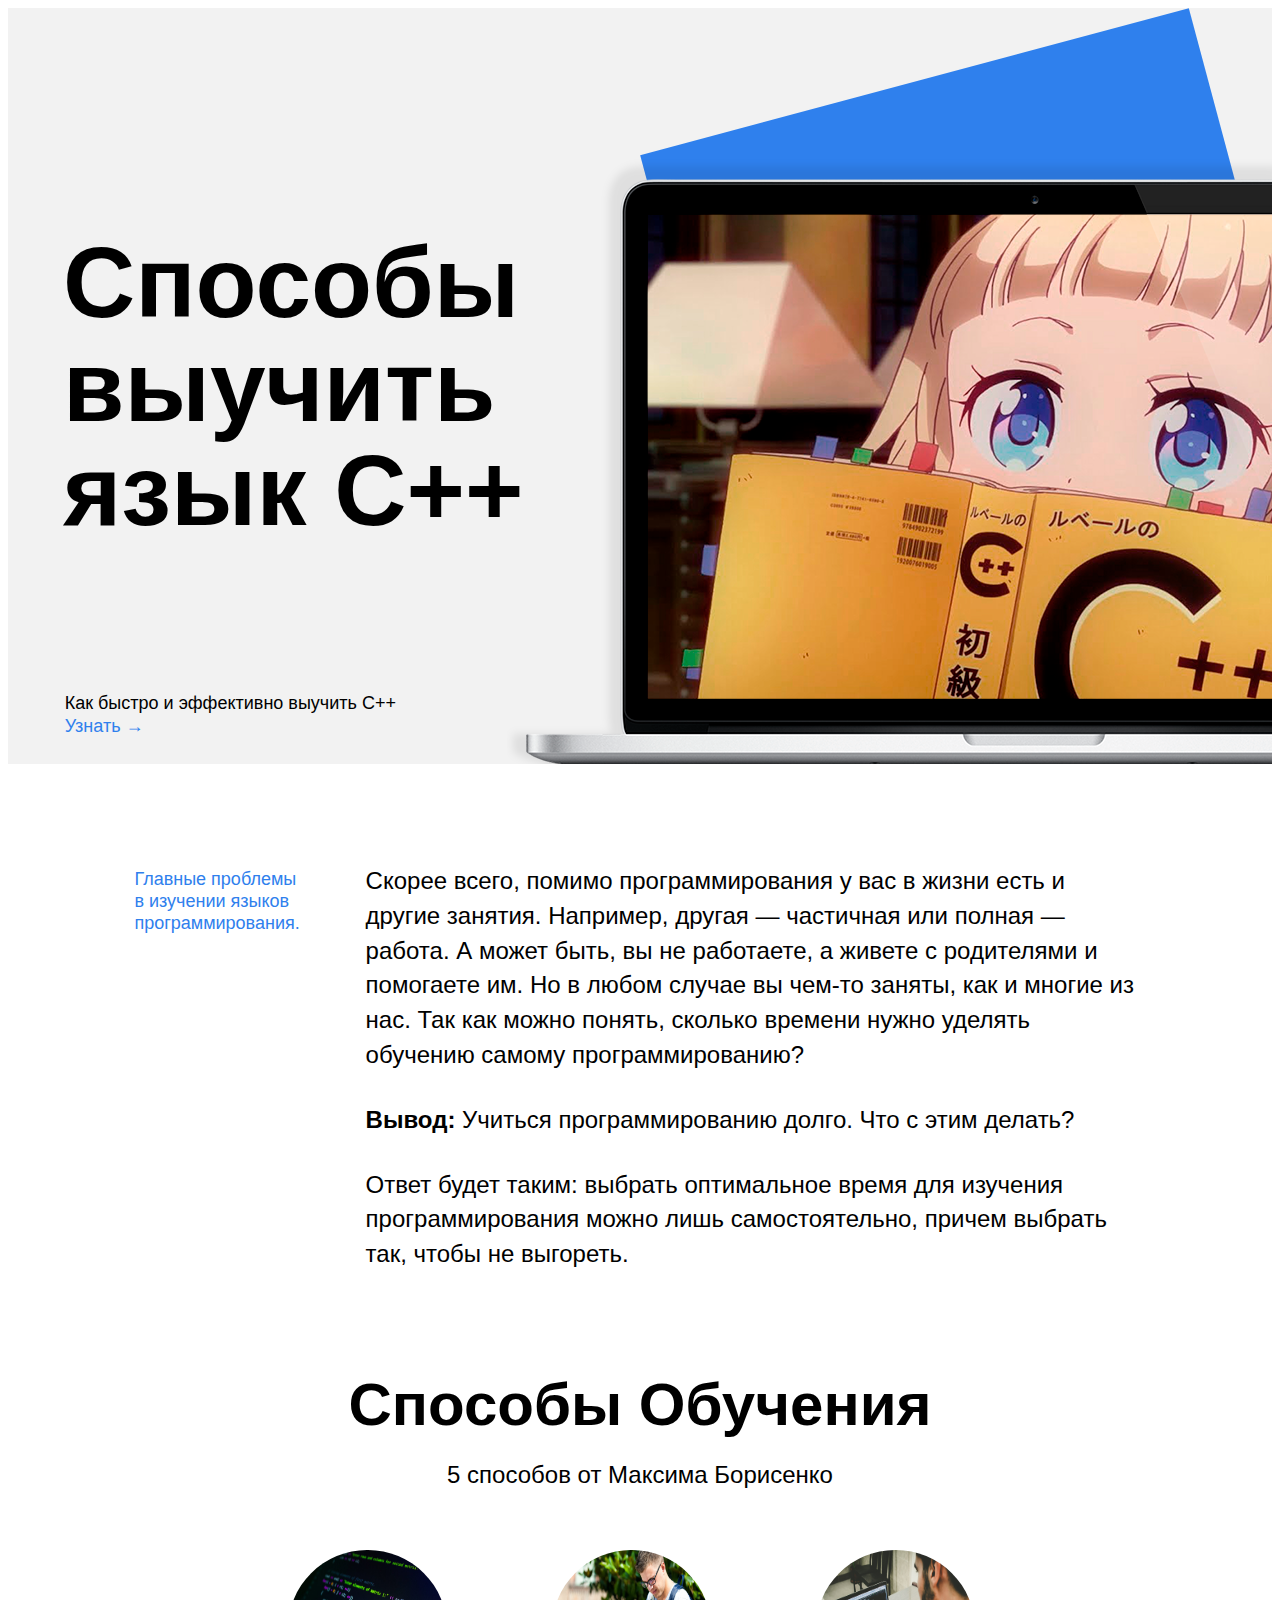
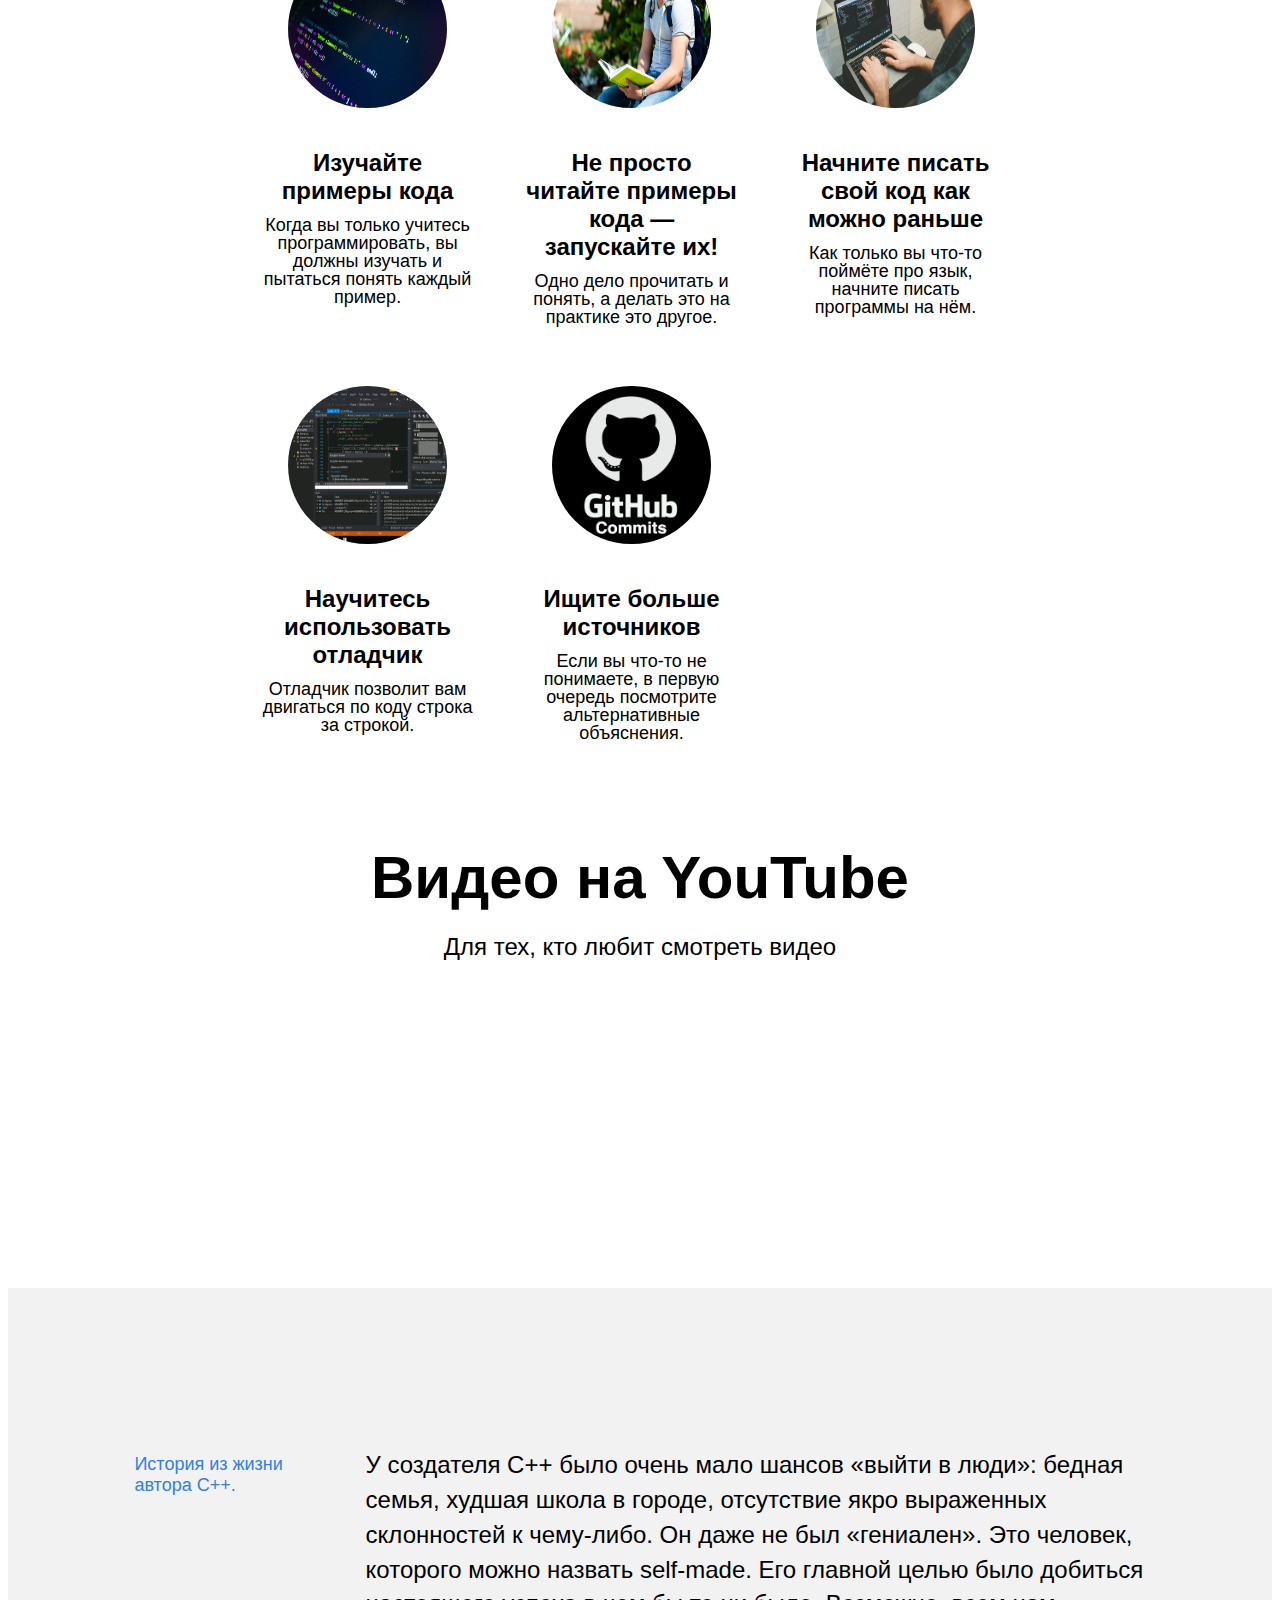
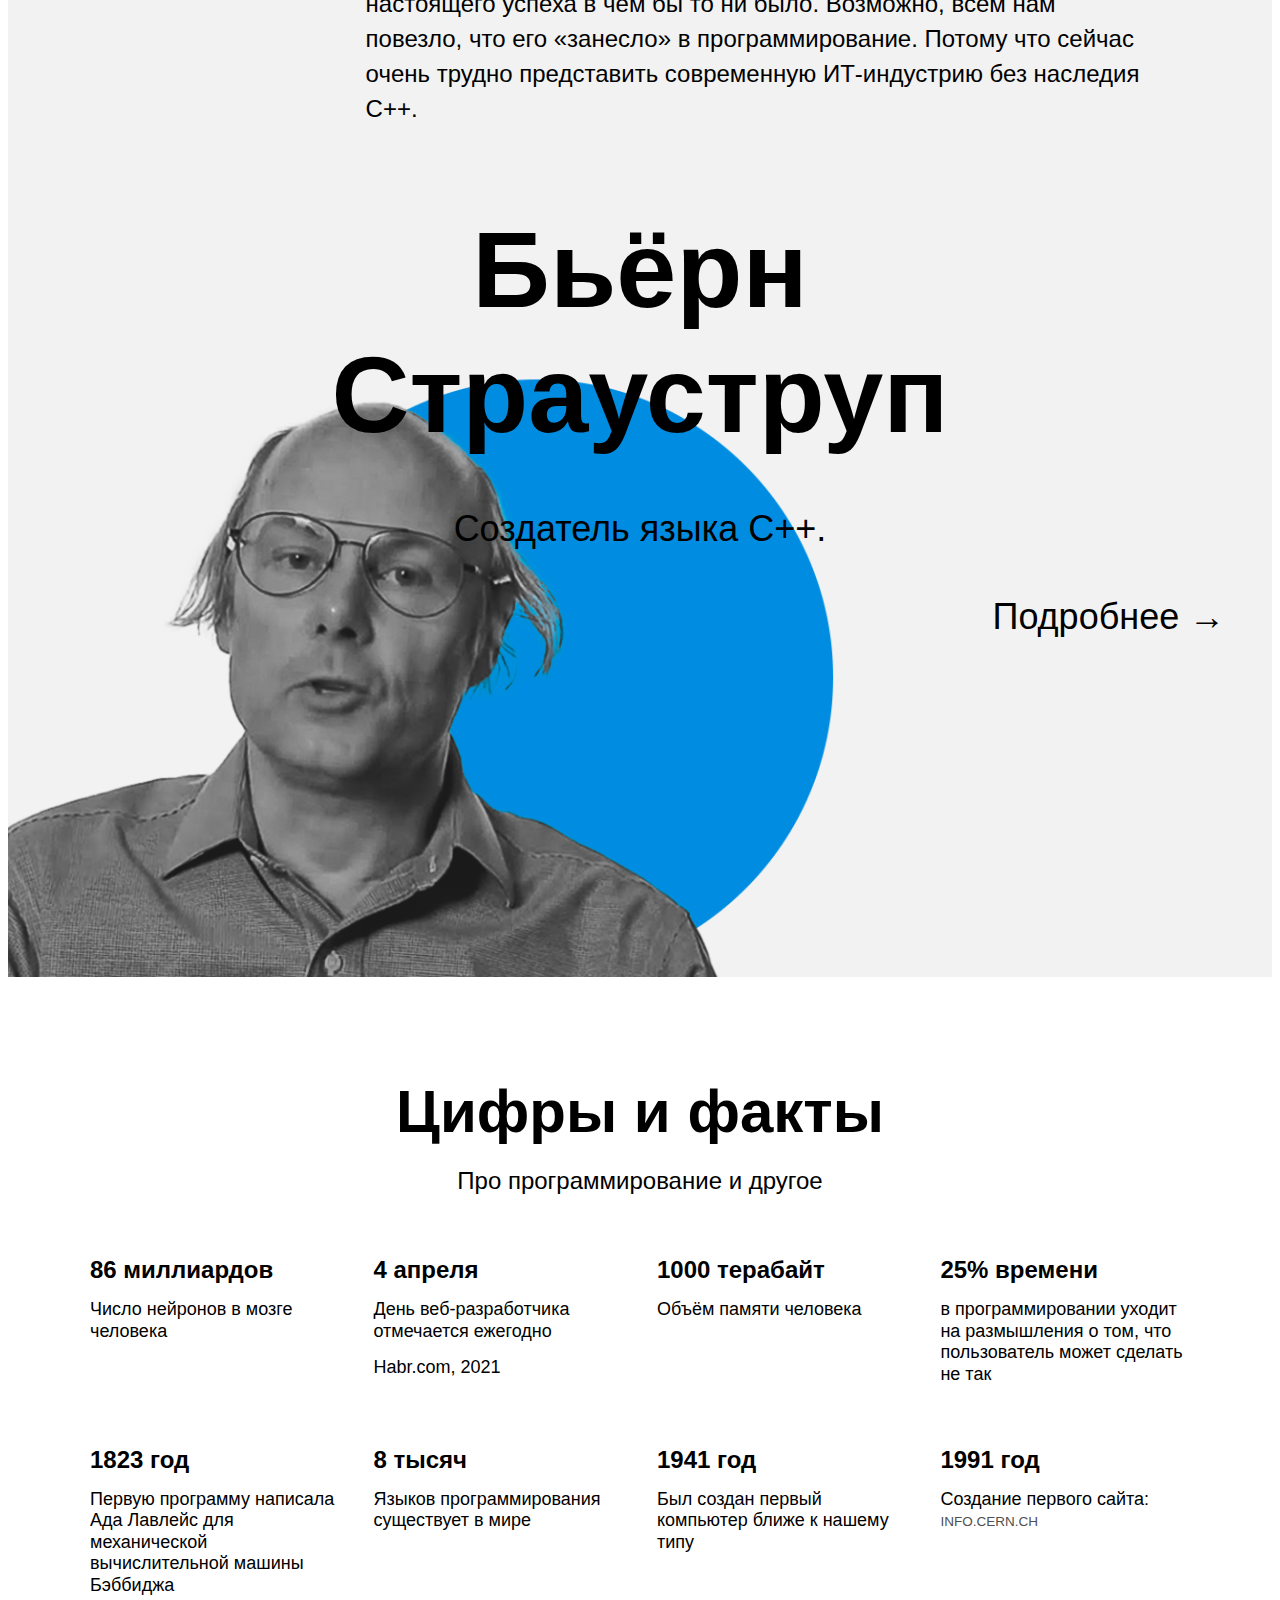
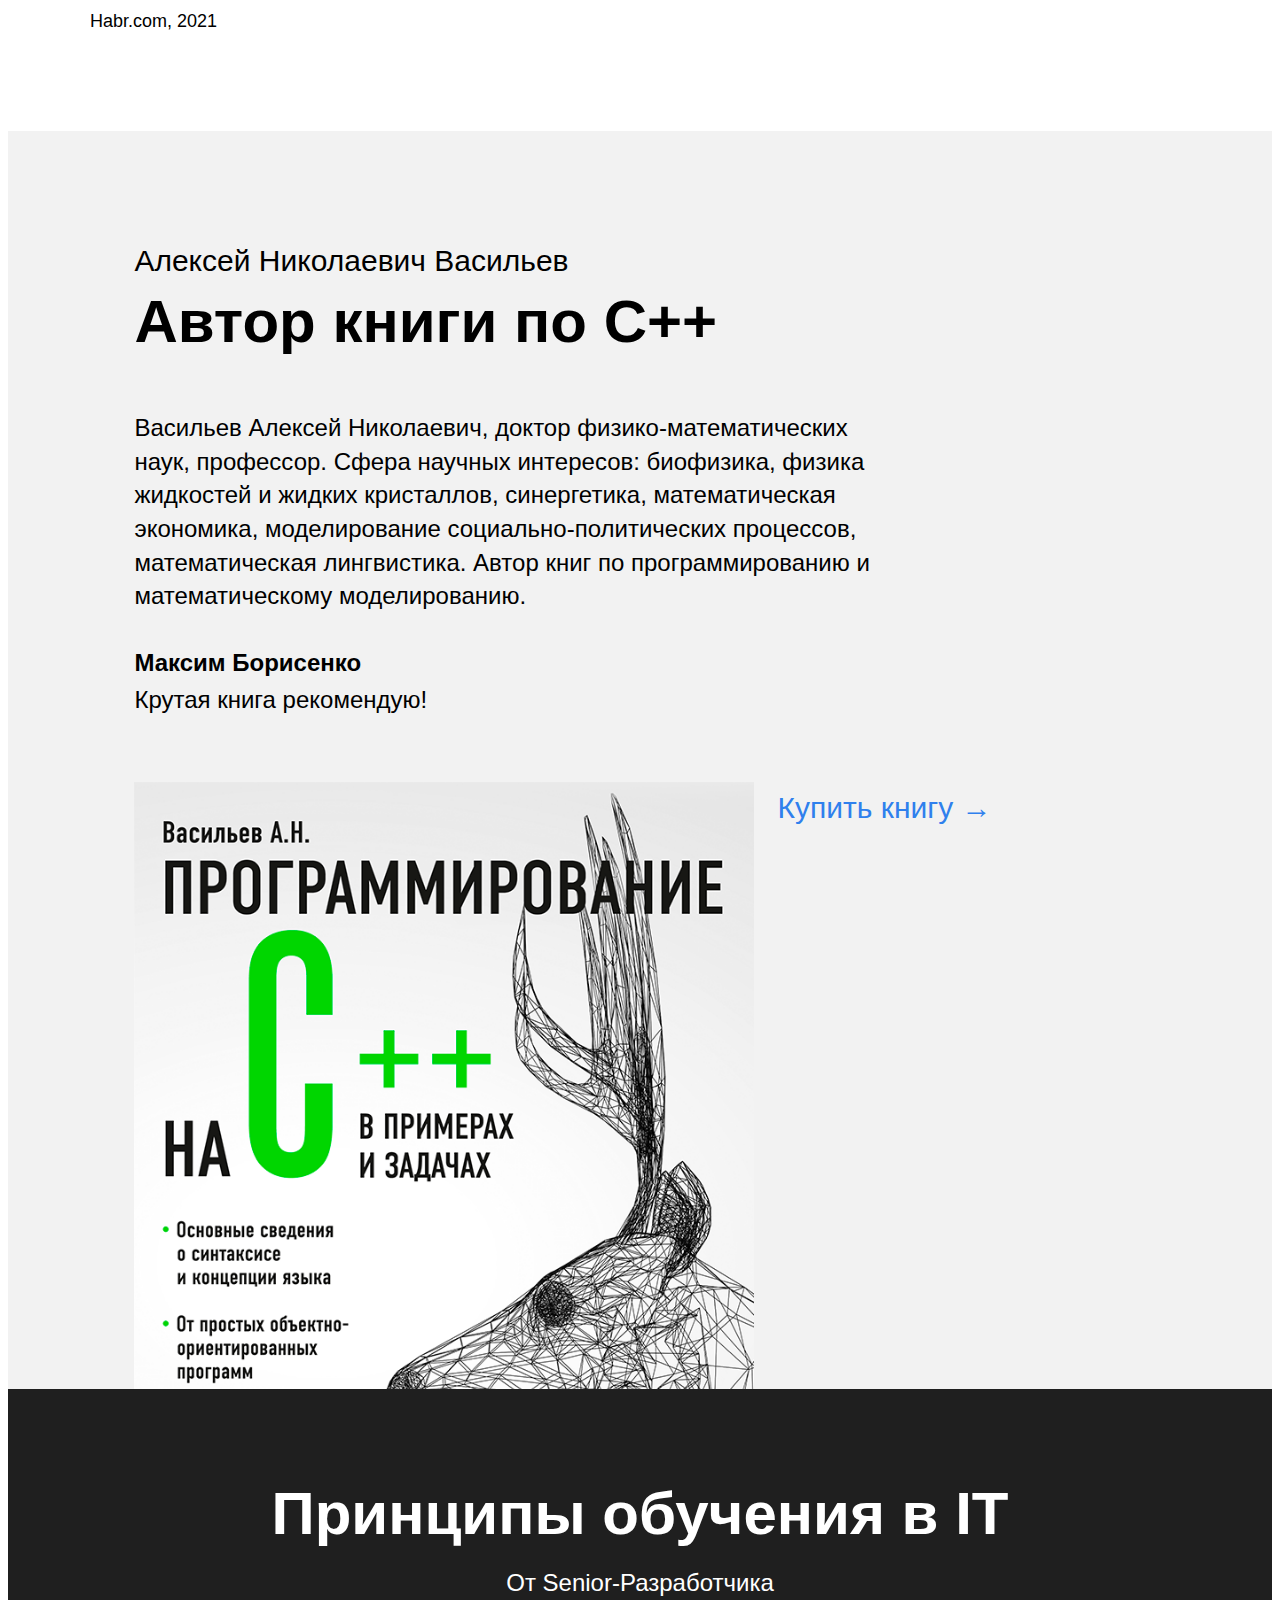
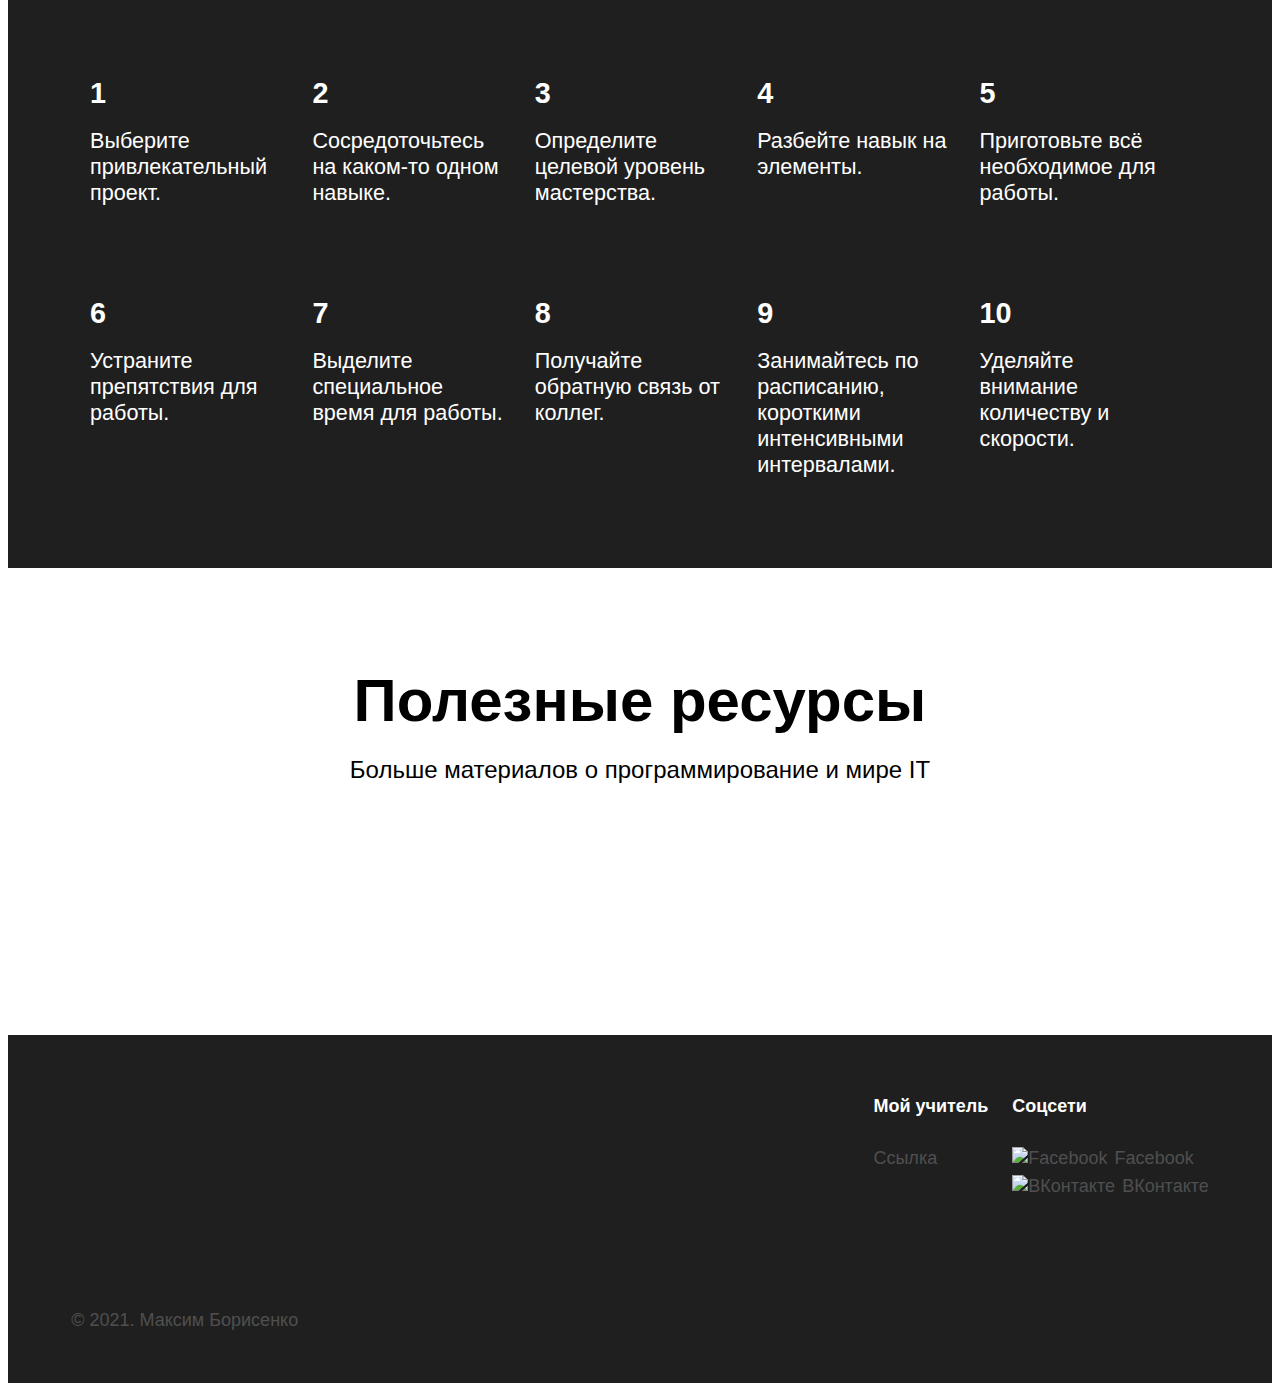
==== commit 14ab868d: "FinalUpdateGrandURAHAHHAHA" ====
--- a/index.html
+++ b/index.html
@@ -3,7 +3,7 @@
 <head>
     <meta charset="UTF-8">
     <meta name="viewport" content="width=device-width, initial-scale=1.0">
-    <title>MaxStudio</title>
+    <title>Главная</title>
     <link rel="shortcut icon" href="image/normallogo.png" type="image/x-icon">
     <link rel="stylesheet" href="normalize.css">
     <link rel="stylesheet" href="style.css">
@@ -90,41 +90,41 @@
           
             <section class="digits">
                 <h2 class="section-title">Цифры и факты</h2>
-                <p class="section-subtitle">Про учёбу и мозг</p>
+                <p class="section-subtitle">Про программирование и другое</p>
                 <div class="table">
                     <div class="table__cell">
                         <h3 class="table__heading">86 миллиардов</h3>
                         <p class="table__text">Число нейронов в мозге человека</p>
                     </div>
                     <div class="table__cell">
-                        <h3 class="table__heading">2,1 миллиарда</h3>
-                        <p class="table__text">Число нуждающихся в повышении квалификации</p>
-                        <p class="table__text">Всемирный Банк, 2017</p>
+                        <h3 class="table__heading">4 апреля</h3>
+                        <p class="table__text">День веб-разработчика отмечается ежегодно</p>
+                        <p class="table__text">Habr.com, 2021</p>
                     </div>
                     <div class="table__cell">
                         <h3 class="table__heading">1000 терабайт</h3>
                         <p class="table__text">Объём памяти человека</p>
                     </div>
                     <div class="table__cell">
-                        <h3 class="table__heading">500 триллионов</h3>
-                        <p class="table__text">Число ответственных за обучение нервных синапсов у взрослого человека</p>
-                    </div>
-                    <div class="table__cell">
-                        <h3 class="table__heading">420 миллионов</h3>
-                        <p class="table__text">Число взрослых людей моложе 25 лет, не имеющих образования для трудоустройства</p>
-                        <p class="table__text">Всемирный Банк, 2017</p>
-                    </div>
-                    <div class="table__cell">
-                        <h3 class="table__heading">17–20 лет</h3>
-                        <p class="table__text">Пик обучаемости</p>
-                    </div>
-                    <div class="table__cell">
-                        <h3 class="table__heading">1885 год</h3>
-                        <p class="table__text">Открытие кривой забывания</p>
-                    </div>
-                    <div class="table__cell">
-                        <h3 class="table__heading">1889 год</h3>
-                        <p class="table__text">Открытие условного рефлекса</p>
+                        <h3 class="table__heading">25% времени</h3>
+                        <p class="table__text">в программировании уходит на размышления о том, что пользователь может сделать не так</p>
+                    </div>
+                    <div class="table__cell">
+                        <h3 class="table__heading">1823 год</h3>
+                        <p class="table__text">Первую программу написала Ада Лавлейс для механической вычислительной машины Бэббиджа</p>
+                        <p class="table__text">Habr.com, 2021</p>
+                    </div>
+                    <div class="table__cell">
+                        <h3 class="table__heading">8 тысяч</h3>
+                        <p class="table__text">Языков программирования существует в мире</p>
+                    </div>
+                    <div class="table__cell">
+                        <h3 class="table__heading">1941 год</h3>
+                        <p class="table__text">Был создан первый компьютер ближе к нашему типу</p>
+                    </div>
+                    <div class="table__cell">
+                        <h3 class="table__heading">1991 год</h3>
+                        <p class="table__text">Создание первого сайта:<a href="http://info.cern.ch/" target="_blank" class="footer__link"> INFO.CERN.CH</a></p>
                     </div>
                 </div>
             </section>
@@ -145,7 +145,7 @@
          
             <section class="kaufman">
                 <h2 class="section-title section-title_theme-dark">Принципы обучения в IT</h2>
-                <p class="section-subtitle section-subtitle_theme_dark">От Сеньор Разработчика</p>
+                <p class="section-subtitle section-subtitle_theme_dark">От Senior-Разработчика</p>
                 <div class="table table_theme_dark">
                     <div class="table__cell table__cell_theme_dark">
                         <h2 class="table__heading table__heading_theme_dark">1</h2>
@@ -193,12 +193,12 @@
       
             <section class="resources">
                 <h2 class="section-title">Полезные ресурсы</h2>
-                <p class="section-subtitle">Больше материалов о программирование и лайфхаках обучения</p>
+                <p class="section-subtitle">Больше материалов о программирование и мире IT</p>
                 <div class="resources__logo-zone">
-                    <a href="https://arzamas.academy/" target="_blank" class="resources__logo resources__logo_arzamas"></a>
-                    <a href="https://nplus1.ru/" target="_blank" class="resources__logo resources__logo_n1"></a>
-                    <a href="https://strelka.com/" target="_blank" class="resources__logo resources__logo_strelka"></a>
-                    <a href="https://polka.academy/" target="_blank" class="resources__logo resources__logo_polka"></a>
+                    <a href="https://github.com/" target="_blank" class="resources__logo resources__logo_arzamas"></a>
+                    <a href="https://habr.com/ru/" target="_blank" class="resources__logo resources__logo_n1"></a>
+                    <a href="https://dzone.com/" target="_blank" class="resources__logo resources__logo_strelka"></a>
+                    <a href="https://code.org/" target="_blank" class="resources__logo resources__logo_polka"></a>
                 </div>
             </section>
         </main>
@@ -206,14 +206,14 @@
         <footer class="footer">
             <div class="footer__columns">
                 <div class="footer__column footer__column_content_copyright">
-                    <div class="logo logo_footer"></div>
+                    <div class="logo_footer"></div>
                     <p class="footer__author">© 2021. Максим Борисенко</p>
                 </div>
                 <div class="footer__columns_info">
                     <div class="footer__column footer__column_content_info">
-                        <h3 class="footer__column-heading">Великие вдохновители</h3>
+                        <h3 class="footer__column-heading">Мой учитель</h3>
                         <ul class="footer__column-links">
-                            <li class="footer__list-item"><a href="https://informatics.ru/teachers/novakovich-ivan-dmitrievich/" target="_blank" class="footer__link">Один из них</a></li>
+                            <li class="footer__list-item"><a href="https://informatics.ru/teachers/novakovich-ivan-dmitrievich/" target="_blank" class="footer__link">Ссылка</a></li>
                         </ul>
                     </div>
                     <div class="footer__column footer__column_content_social">
--- a/style.css
+++ b/style.css
@@ -1,13 +1,3 @@
-@font-face {
-font-family: 'MyriadPro-Bold';
-src: url('MyriadPro-Bold.eot');
-src: url('MyriadPro-Bold.eot?#iefix') format('embedded-opentype'),
-url('MyriadPro-Bold.woff') format('woff'),
-url('MyriadPro-Bold.ttf') format('truetype');
-font-weight: normal;
-font-style: normal;
-}
-
 @keyframes rotation {
     from {
         transform: rotate(0deg);
@@ -39,8 +29,8 @@
 }
 
 .logo {
-    width: 16em;
-    height: 8.3em;
+    width: 15em;
+    height: 7.3em;
     background: center cover;
     background-repeat: no-repeat;
 }
@@ -48,8 +38,8 @@
 .logo_place-header {
     position: absolute;
     top: 1.5em;
-    left: 2.5em;
-    background-image: url(image/itlogo2.svg);
+    left: 3em;
+    background-image: url(image/itlogo28.svg);
 
 }
 
@@ -466,18 +456,18 @@
 }
 
 .resources__logo_arzamas {
-    background-image: url(../images/logo/arzamas.svg);
+    background-image: url(image/gitlogo4.svg);
 }
 .resources__logo_n1 {
-    background-image: url(../images/logo/n1.svg);
+    background-image: url(image/habr4.svg);
 }
 
 .resources__logo_strelka {
-    background-image: url(../images/logo/strelka.svg);
+    background-image: url(image/cyberfor.svg);
 }
 
 .resources__logo_polka {
-    background-image: url(../images/logo/polka.svg);
+    background-image: url(image/codeac.svg);
 }
 
 
@@ -490,9 +480,14 @@
 }
 
 .logo_footer {
-    width: 7.7em;
-    height: 1.45em;
-    background-image: url(../images/logo_grey.svg);
+    
+    position: absolute;
+    top: -0.5em;
+    width: 15em;
+    height: 7.3em;
+    background: center cover;
+    background-repeat: no-repeat;
+    background-image: url(image/logoitwite4.svg);
 }
 
 .footer__columns {
@@ -585,8 +580,8 @@
     }
 
     .logo {
-        width: 16em;
-        height: 8.3em;
+        width: 15em;
+        height: 7.3em;
         background: center cover;
     }
 
@@ -626,10 +621,10 @@
         font-size: 16px;
     }
     .logo {
-        
+        top: 2em;  
         z-index: 1;
-       width: 16em;
-    height: 8.3em;
+        width: 15em;
+        height: 7.3em;
         background: center cover;
     }
 
@@ -738,6 +733,14 @@
 
 @media screen and (max-width : 892px) {
 
+    .logo_footer { 
+  
+    top: -1em;
+    width: 13em;
+    height: 6.3em;  
+}
+
+
     .technics {
         font-size: 20px;
     }
@@ -782,9 +785,9 @@
 @media screen and (max-width : 870px) {
 
       .logo {
-        
+        top: 1.5em;  
         z-index: 1;
-        width: 13em;
+        width: 12em;
         height: 6.3em;
         background: center cover;
     }
@@ -1121,15 +1124,21 @@
 
 @media screen and (max-width : 425px) {
 
+    .footer__author{
+
+        width: 14em;
+        top: 3em;
+       
+    }
+
+    .logo_footer { 
+    top: -2em;
+    width: 4em;
+    height: 5.3em;
+}
+
     .two-columns {
         font-size: 12px;
-    }
-
-    .logo {
-        width: 13em;
-        height: 6.3em;
-         top: 1.5em;
-        background: center cover;
     }
 
     .feinman__title {
@@ -1184,12 +1193,21 @@
     }
 
     .section-title_theme-dark {
-        font-size: 2.2em;
+        font-size: 2em;
     }
 }
 
 
 @media screen and (max-width : 396px) {
+
+    .logo {
+       
+       z-index: 1;
+       top: 1.5em;
+       width: 12em;
+       height: 6em;
+       background: center cover;
+    }
 
     .header {
         font-size: 12px;
@@ -1212,7 +1230,7 @@
         font-size: 11px;
     }
 
-    .table {
+    .table {      
         font-size: 18px;
     }
 
@@ -1238,4 +1256,4 @@
     .table {
         font-size: 16px;
     }
-}
+}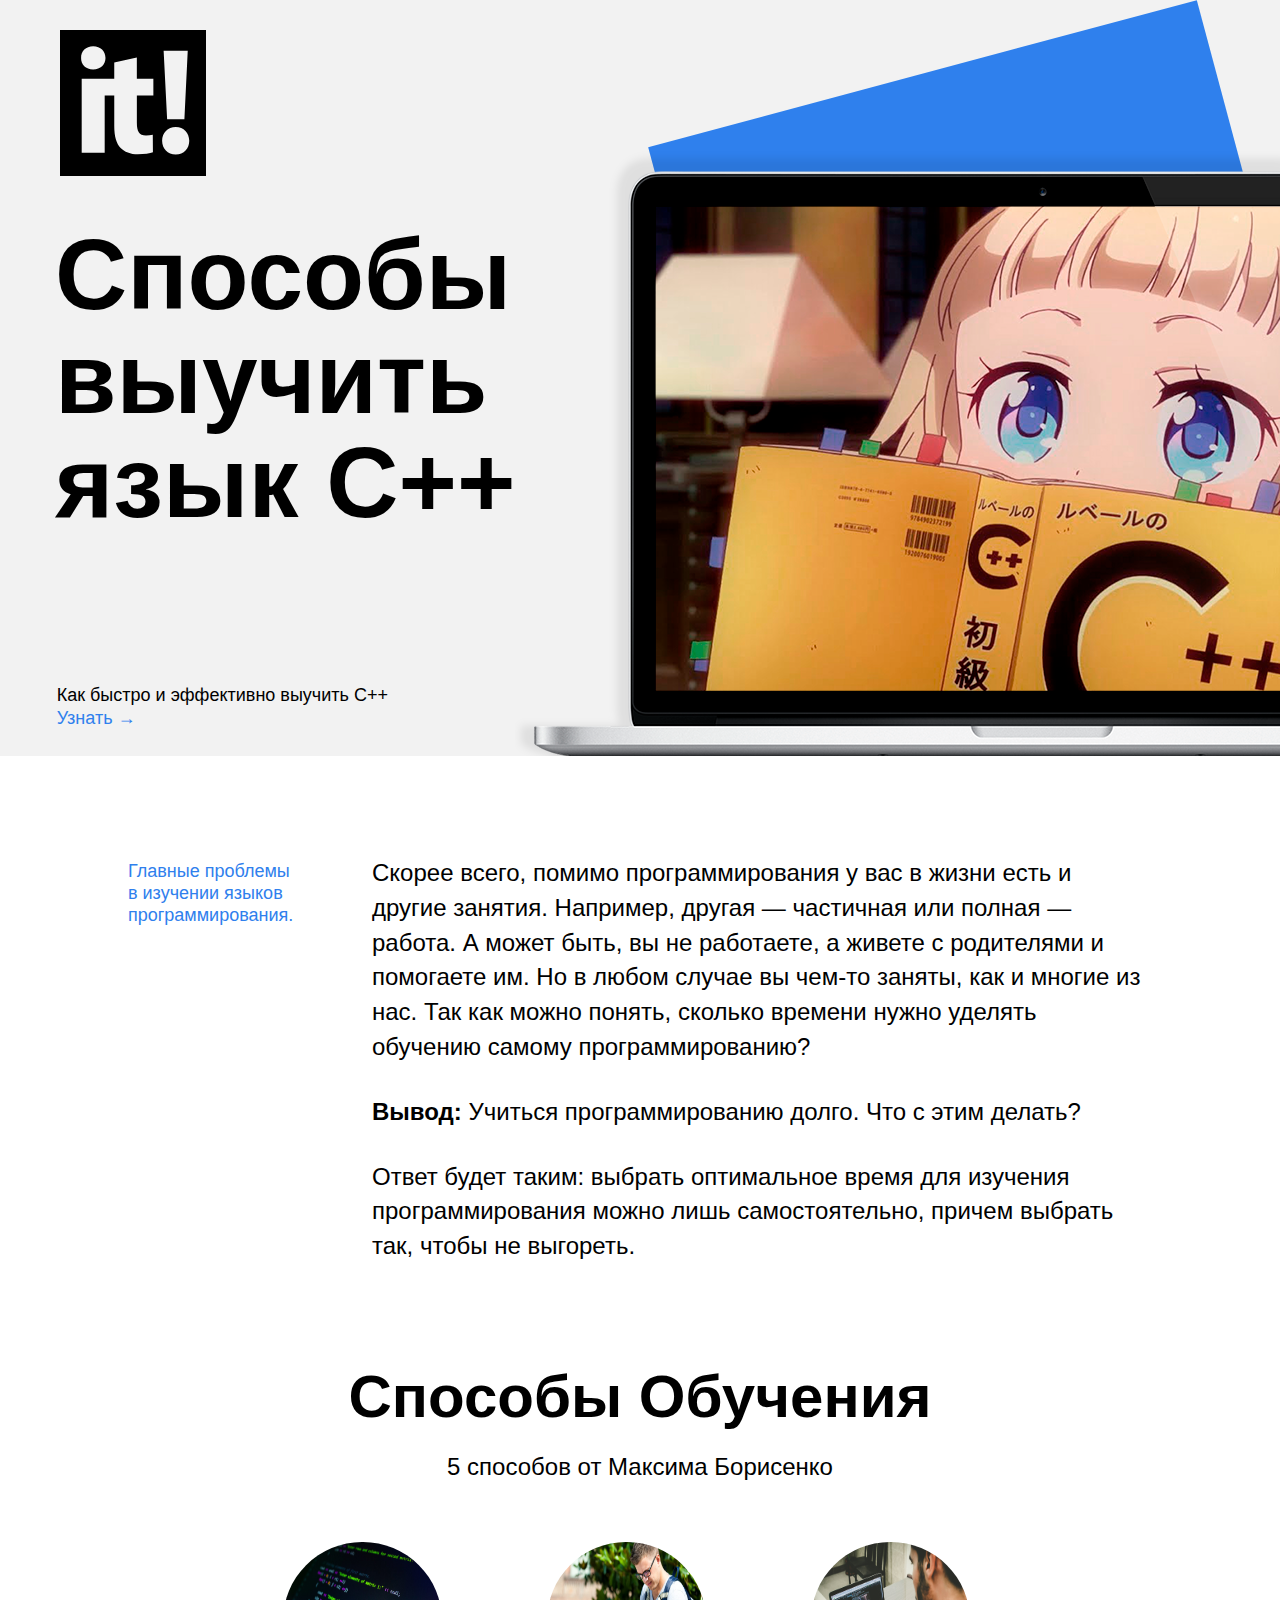
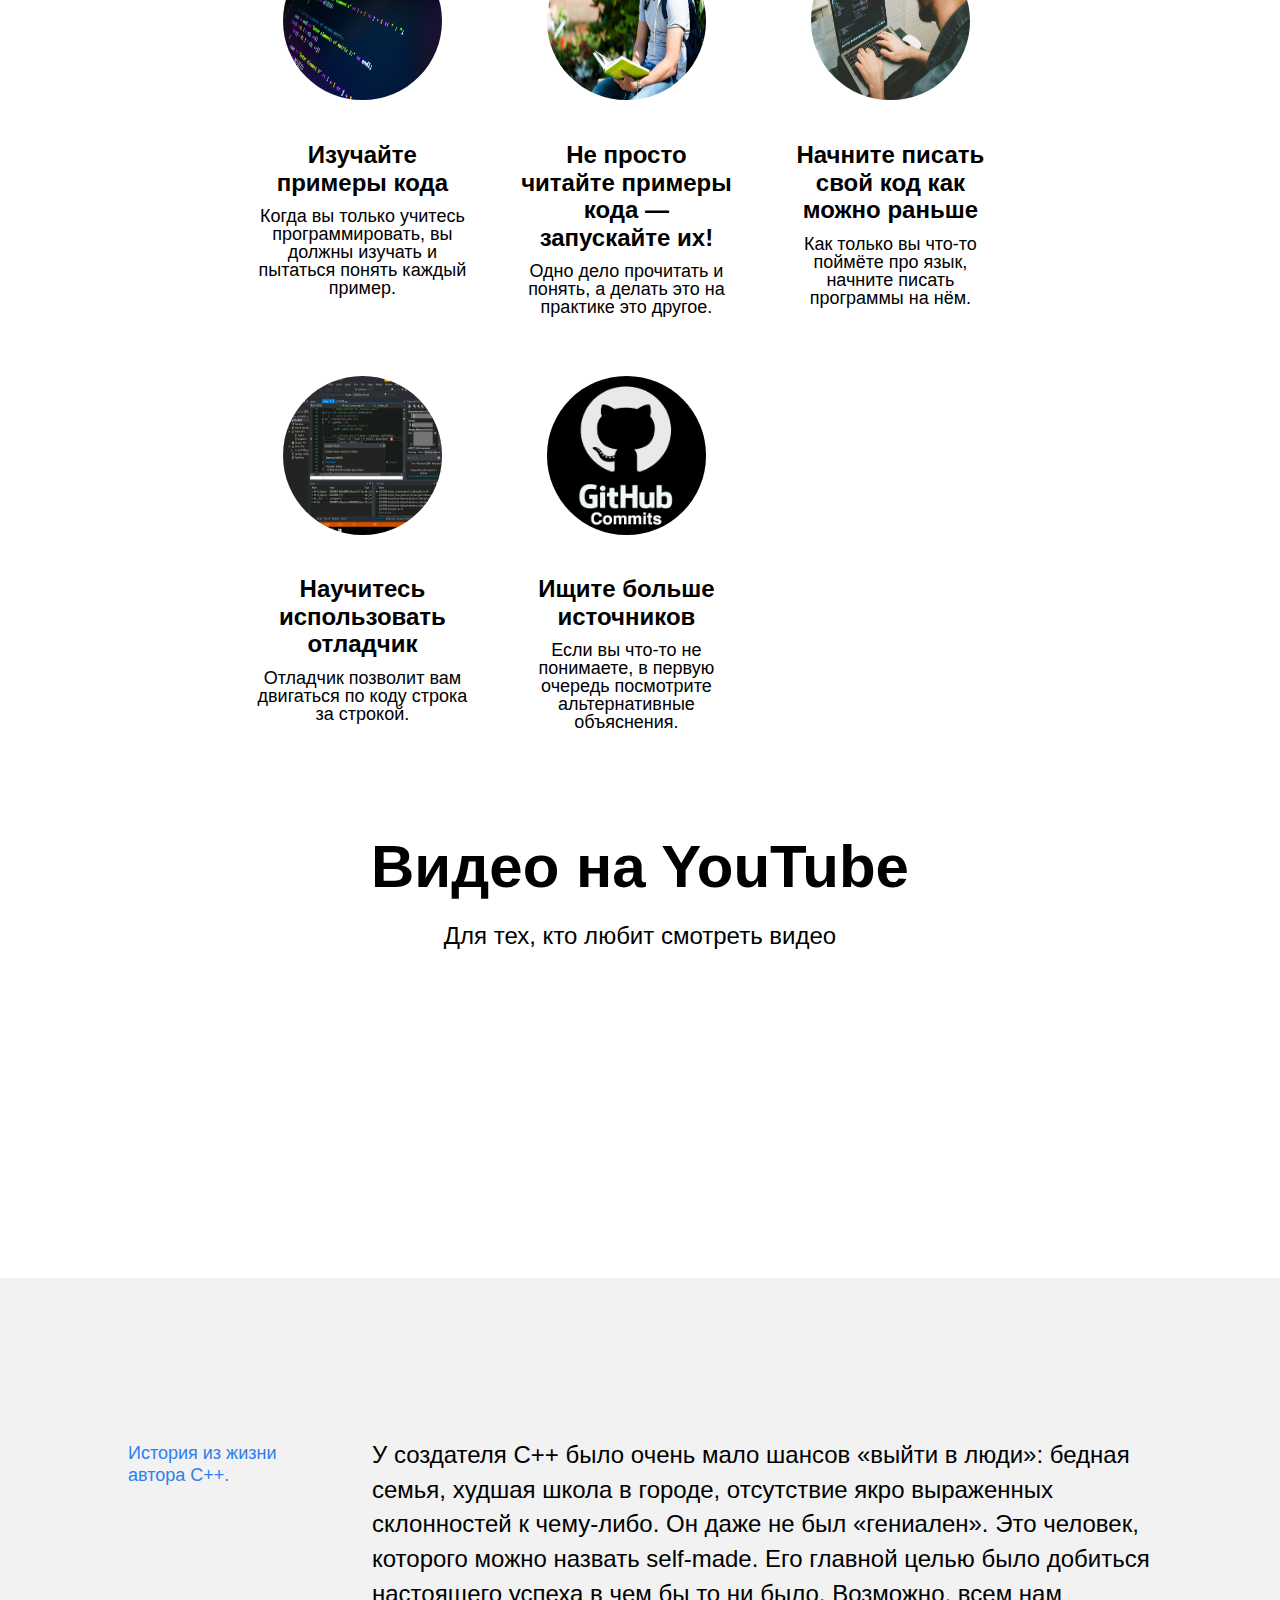
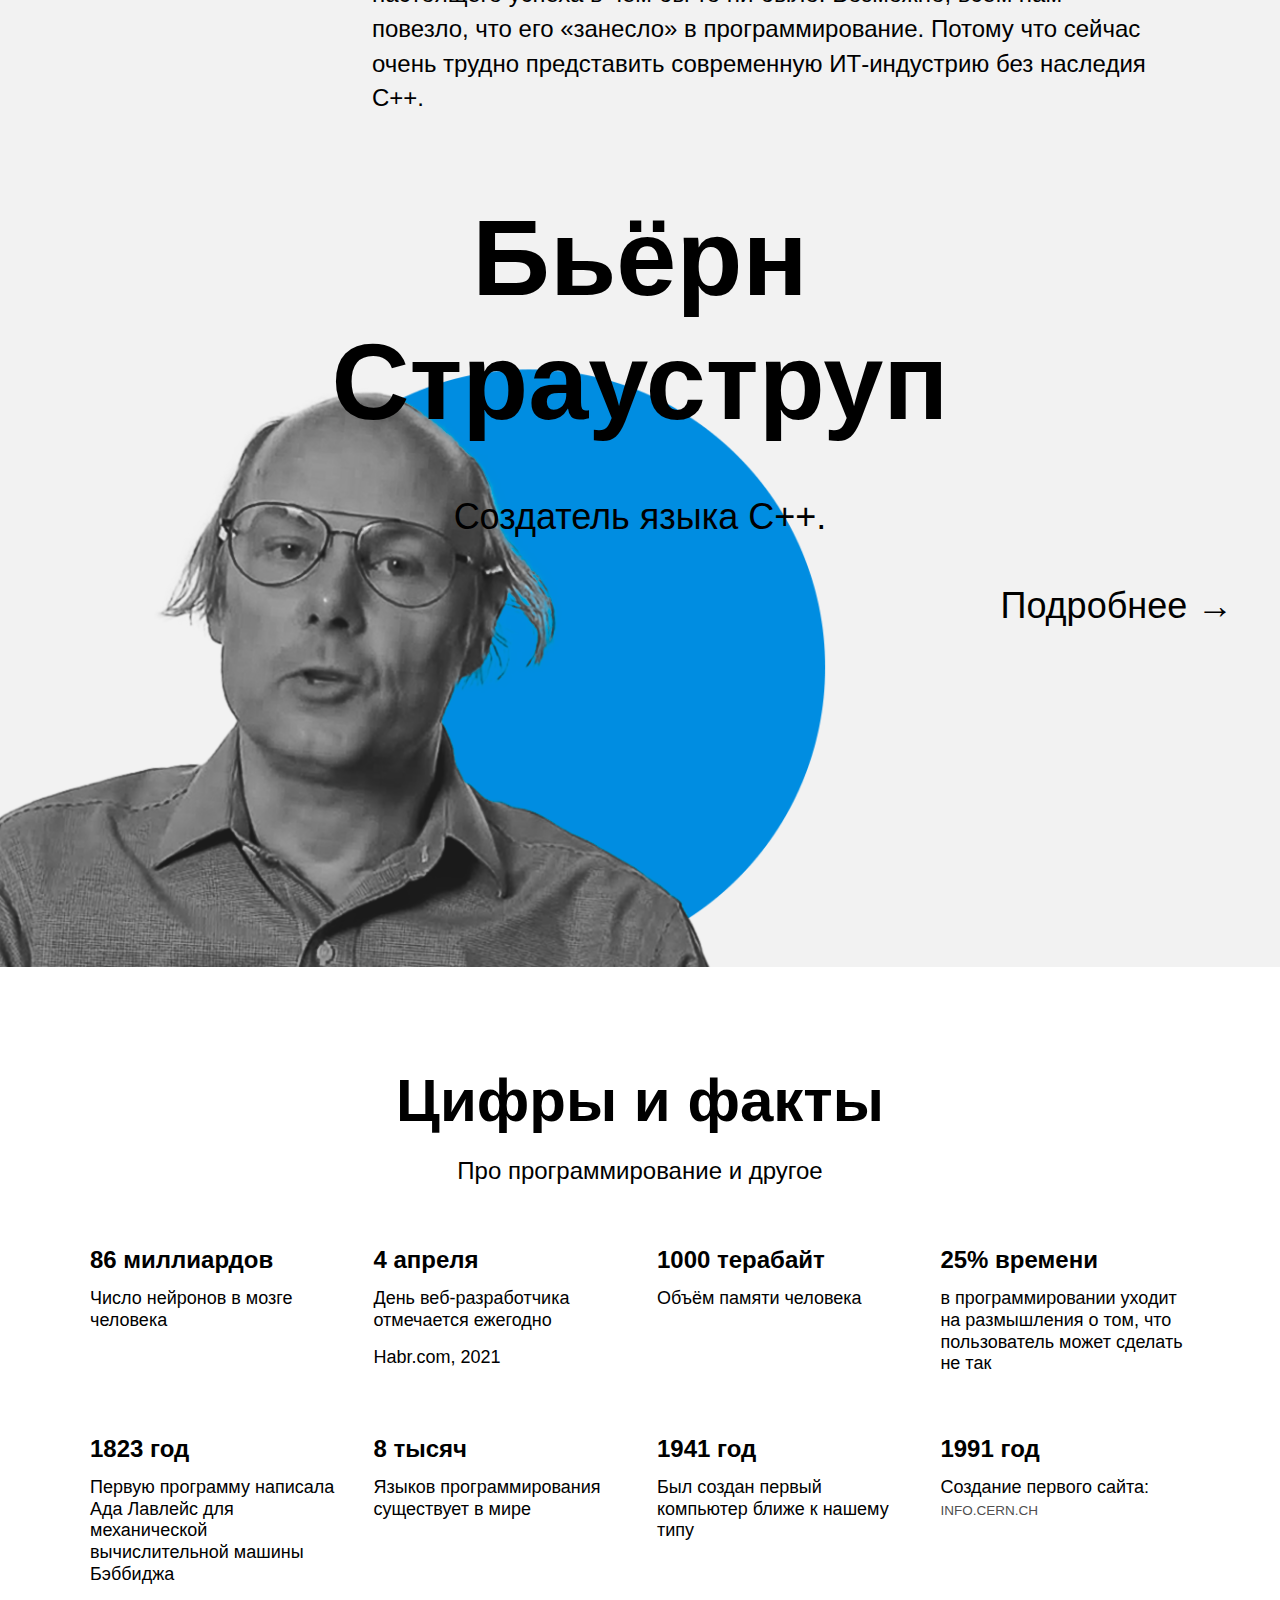
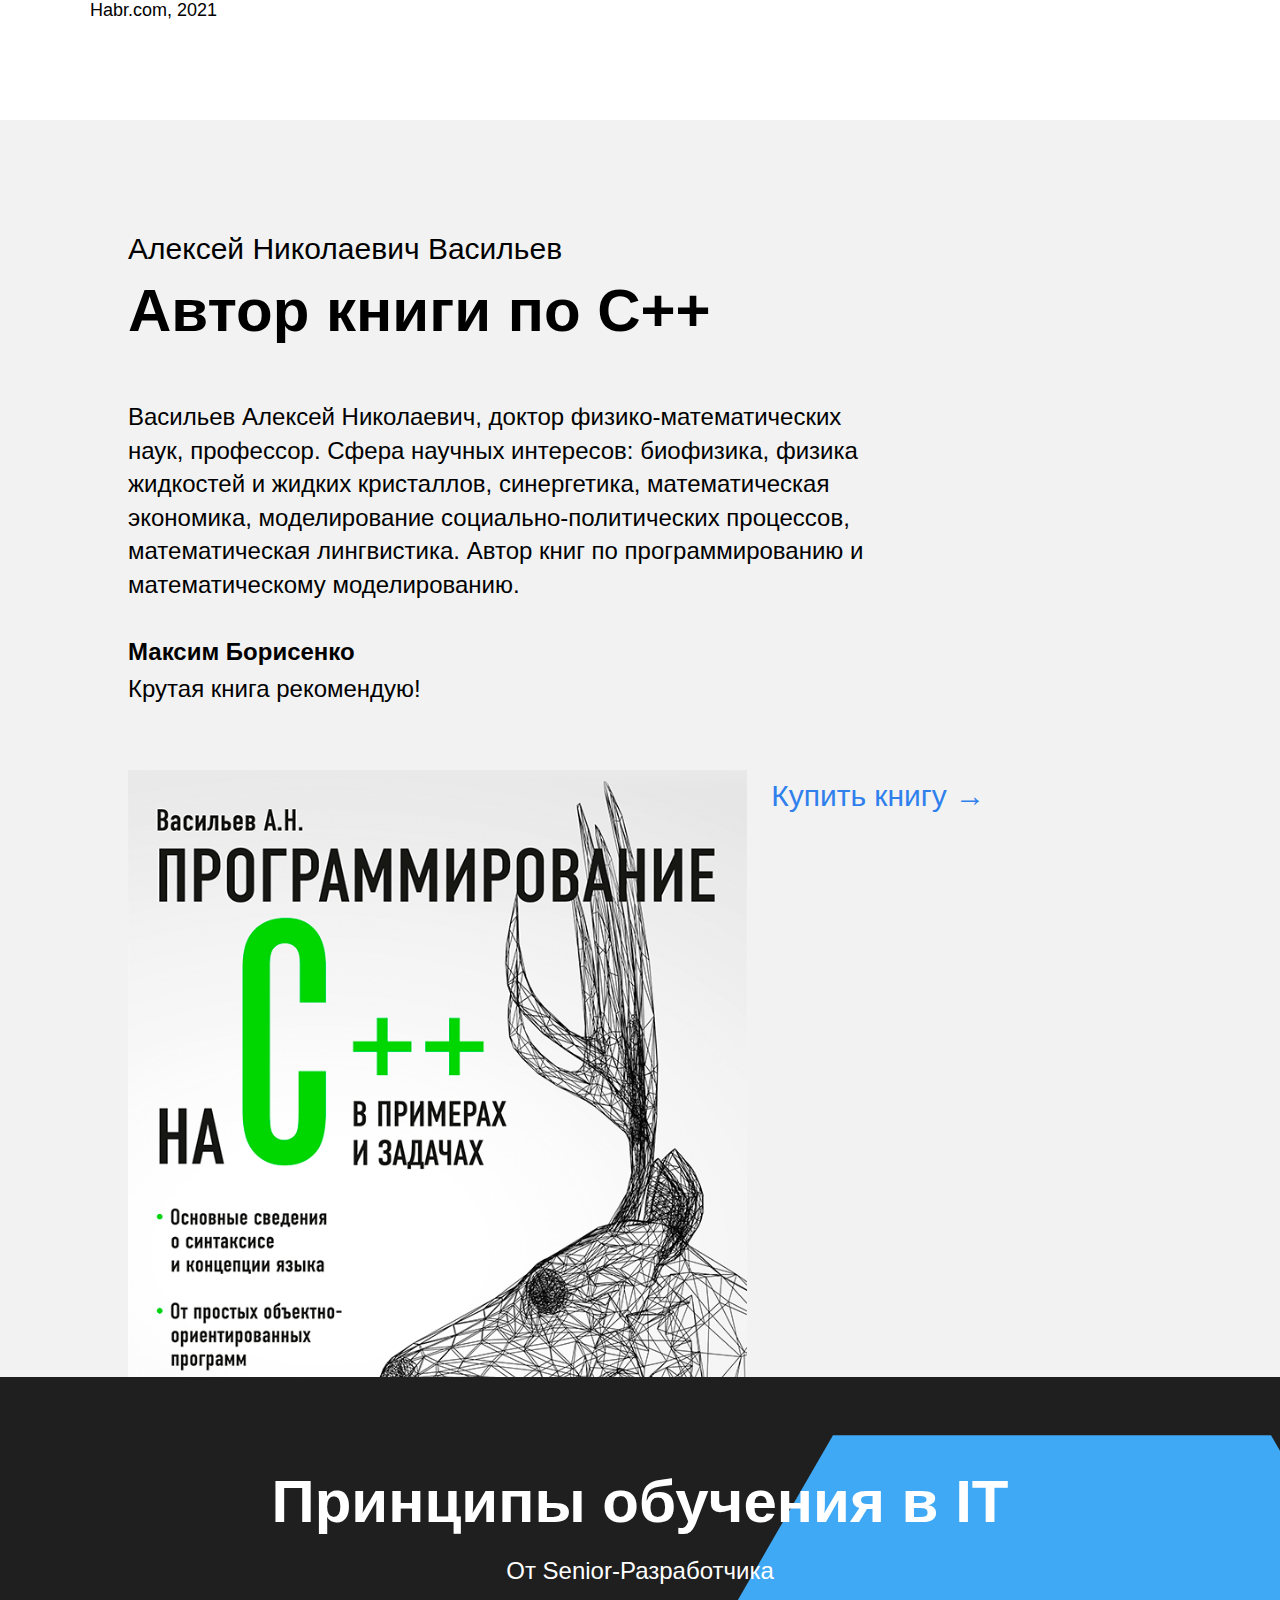
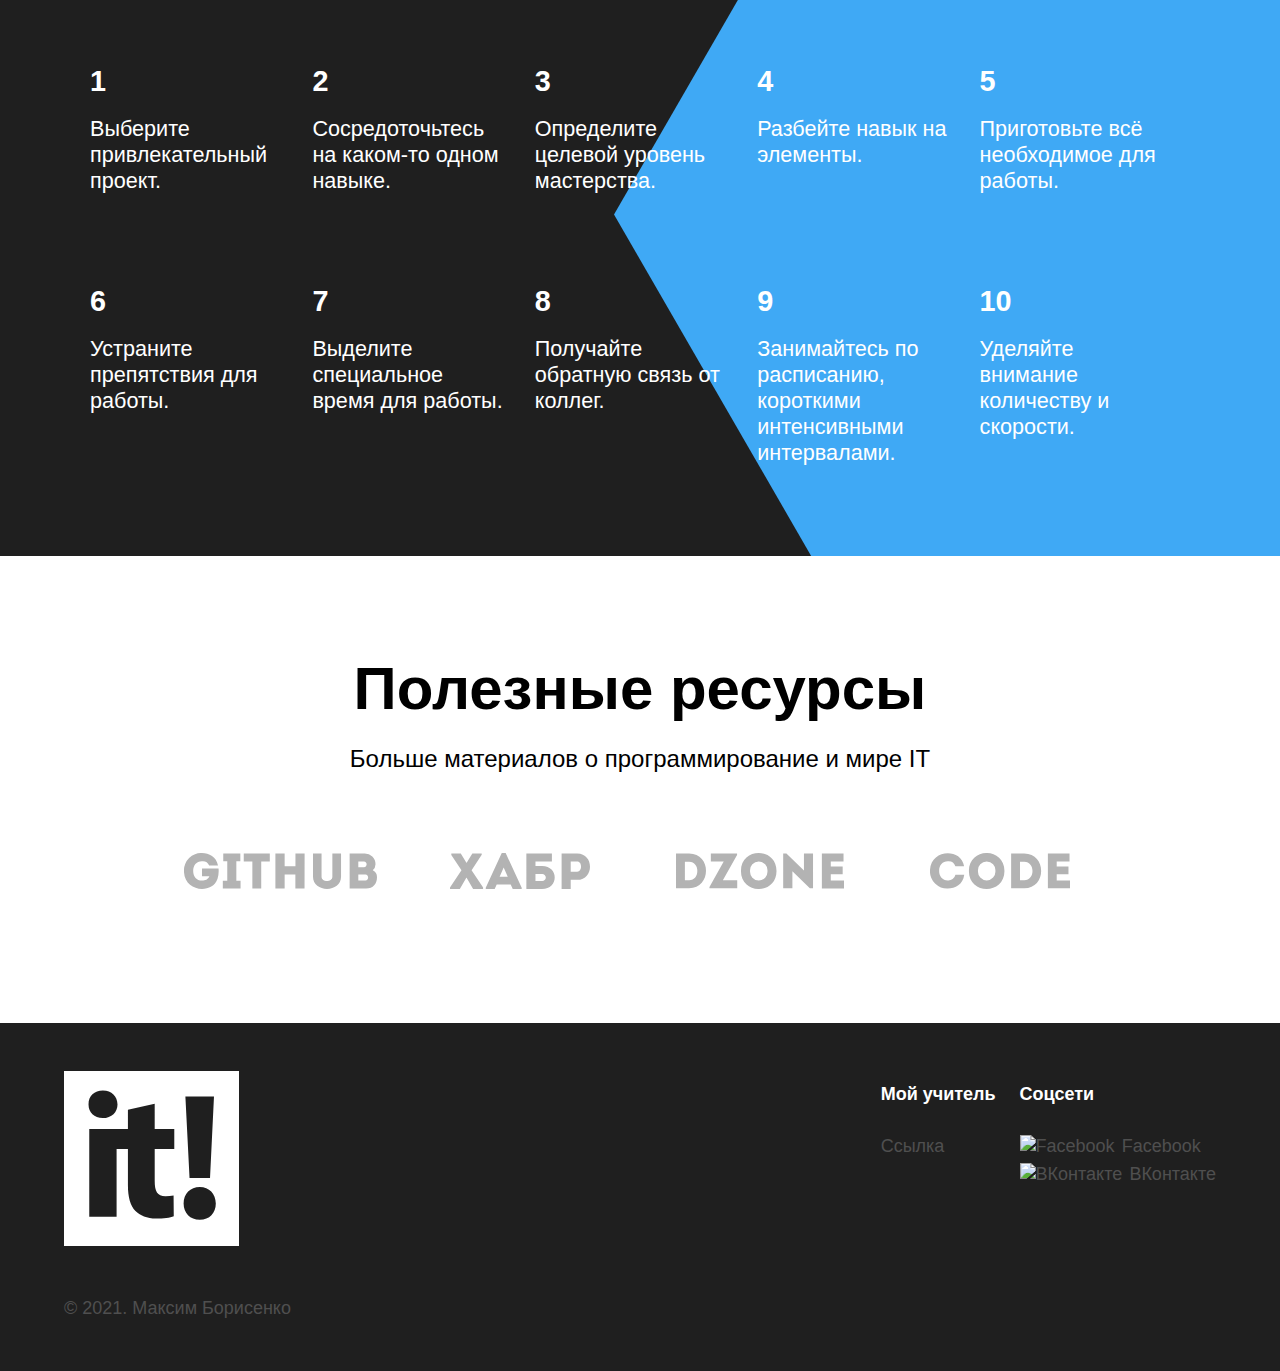
==== commit 33f91fec: "add_new_city" ====
--- a/index.html
+++ b/index.html
@@ -229,4 +229,4 @@
     </div>
 
 
-</body></html>+</body></html>
--- a/style.css
+++ b/style.css
@@ -1004,6 +1004,14 @@
     }
 }
 
+@media screen and (max-width : 612px) {
+
+.table {
+        font-size: 16.8px;
+    }
+
+}
+
 @media screen and (max-width : 572px) {
 
     .cards{
@@ -1185,7 +1193,7 @@
     }
 
     .footer__columns {
-        padding: 0 1em;
+        padding: -1em 1em;
         display: flex;
         flex-direction: column-reverse;
         width: 90%;
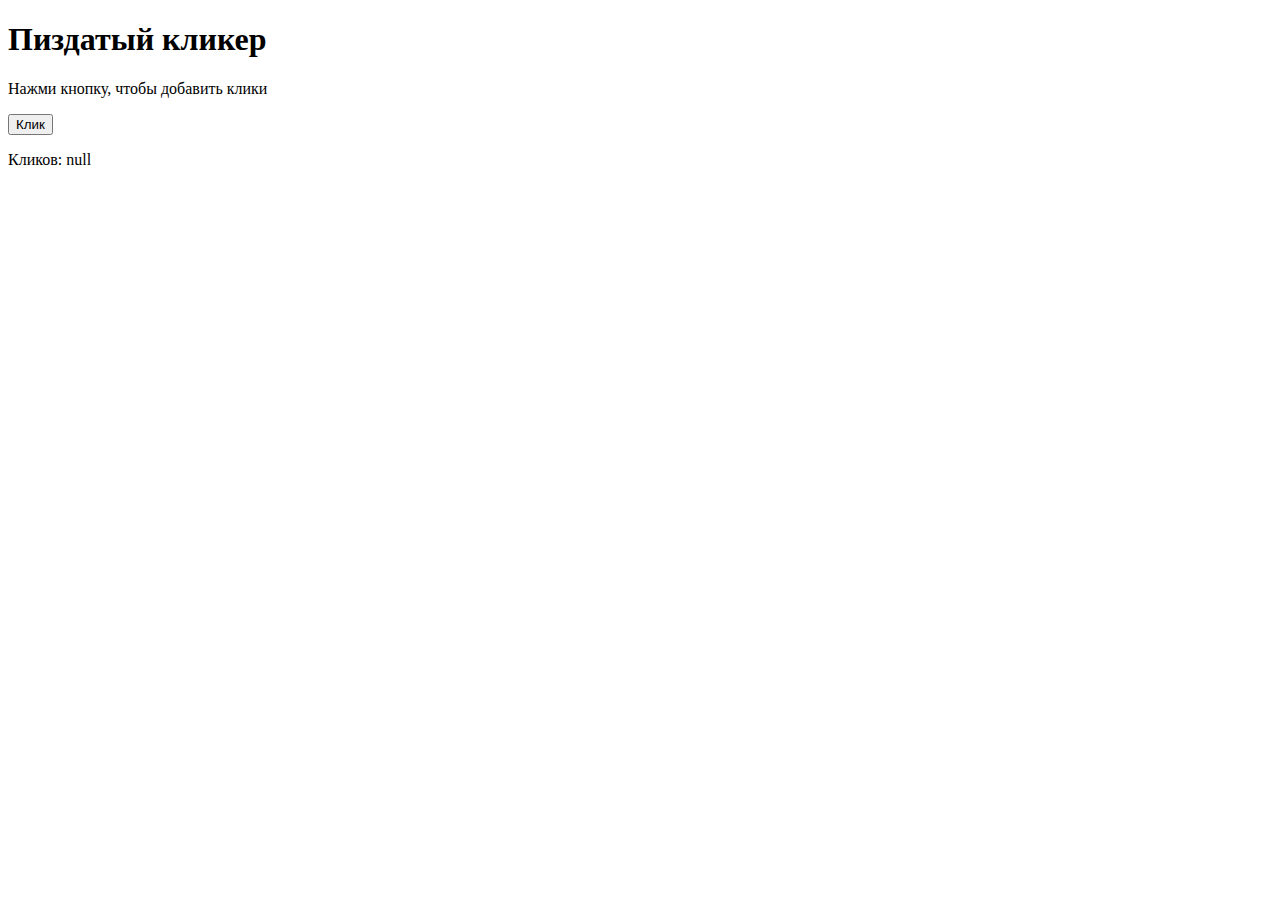
==== commit 6994c948: "PRE_FINAL" ====
--- a/index.html
+++ b/index.html
@@ -1,232 +1,18 @@
-<!DOCTYPE HTML>
+<!DOCTYPE html>
 <html lang="ru">
 <head>
-    <meta charset="UTF-8">
-    <meta name="viewport" content="width=device-width, initial-scale=1.0">
-    <title>Главная</title>
-    <link rel="shortcut icon" href="image/normallogo.png" type="image/x-icon">
-    <link rel="stylesheet" href="normalize.css">
-    <link rel="stylesheet" href="style.css">
-    
+  <meta charset="UTF-8">
+  <meta name="viewport" content="user-scalable=no, initial-scale=1, maximum-scale=1, minimum-scale=1, width=device-width, height=device-height, target-densitydpi=device-dpi" />
+  <title>Кликер</title>
+  <link rel="stylesheet" href="style.css">
 </head>
-<body>
-    <div class="page">
-    <!-- хэдер сайта -->
-        <header class="header">           
-            <div class="logo logo_place-header"></div>          
-            <h1 class="header__title">Способы выучить язык C++</h1>
-            <p class="header__subtitle">Как быстро и эффективно выучить C++ <a href="#techniques" class="header__link">Узнать →</a></p>
-            <div class="header__square-pic"></div>
-            <div class="header__main-illustration"></div>
-        </header>
-        <main class="content">
-           
-            <section class="description">
-                <div class="two-columns">
-                    <h2 class="two-columns__brief">Главные проблемы в изучении языков программирования.</h2>
-                    <div class="two-columns__main-text">
-                        <p class="two-columns__paragraph">Скорее всего, помимо программирования у вас в жизни есть и другие занятия. Например, другая — частичная или полная — работа. А может быть, вы не работаете, а живете с родителями и помогаете им. Но в любом случае вы чем-то заняты, как и многие из нас. Так как можно понять, сколько времени нужно уделять обучению самому программированию?</p>
-                        <p class="two-columns__paragraph"><span class="two-columns__span-accent">Вывод:</span> Учиться программированию долго. Что с этим делать?</p>
-                        <p class="two-columns__paragraph">Ответ будет таким: выбрать оптимальное время для изучения программирования можно лишь самостоятельно, причем выбрать так, чтобы не выгореть.</p>
-                    </div>
-                </div>
-            </section>
-        
-            <section class="technics" id="techniques">
-                <h2 class="section-title">Способы Обучения</h2>
-                <p class="section-subtitle">5 способов от Максима Борисенко</p>
-                <div class="cards">
-                    <div class="cards__item">
-                        <img src="image/code.jpg" class="cards__image cards__image_attention" alt="Изучайте примеры кода">
-                        <h2 class="cards__title">Изучайте примеры кода</h2>
-                        <p class="cards__description">Когда вы только учитесь программировать, вы должны изучать и пытаться понять каждый пример.</p>
-                    </div>
-                    <div class="cards__item">
-                        <img src="image/readcode.jpg" class="cards__image cards__image_recall" alt="Не просто читайте примеры кода — запускайте их!">
-                        <h2 class="cards__title">Не просто читайте примеры кода — запускайте их!</h2>
-                        <p class="cards__description">Одно дело прочитать и понять, а делать это на практике это другое.</p>
-                    </div>
-                    <div class="cards__item">
-                        <img src="image/humancode.jpg" class="cards__image cards__image_interliving" alt="Начните писать свой код как можно раньше">
-                        <h2 class="cards__title">Начните писать свой код как можно раньше</h2>
-                        <p class="cards__description">Как только вы что-то поймёте про язык, начните писать программы на нём.</p>
-                    </div>
-                    <div class="cards__item">
-                        <img src="image/codeeror.png" class="cards__image cards__image_questions" alt="Научитесь использовать отладчик">
-                        <h2 class="cards__title">Научитесь использовать отладчик</h2>
-                        <p class="cards__description">Отладчик позволит вам двигаться по коду строка за строкой.</p>
-                    </div>
-                    <div class="cards__item">
-                        <img src="image/github.png" class="cards__image cards__image_competence" alt="Ищите больше источников">
-                        <h2 class="cards__title">Ищите больше источников</h2>
-                        <p class="cards__description">Если вы что-то не понимаете, в первую очередь посмотрите альтернативные объяснения.</p>
-                    </div>
-                </div>
-            </section>
-         
-            <section class="video">
-                <h2 class="section-title">Видео нa YouTube</h2>
-                <p class="section-subtitle">Для тех, кто любит смотреть видео</p>
-                <div class="video__iframes">
-                    <iframe class="video__iframe" src="https://www.youtube.com/embed/XwpHbbXZvXA" frameborder="0" allow="accelerometer; autoplay; encrypted-media; gyroscope; picture-in-picture" allowfullscreen=""></iframe>
-                    <iframe class="video__iframe" src="https://www.youtube.com/embed/cWivYoM-nqI" frameborder="0" allow="accelerometer; autoplay; encrypted-media; gyroscope; picture-in-picture" allowfullscreen=""></iframe>
-                </div>
-            </section>
-         
-            <section class="oakley">
-                <div class="two-columns">
-                    <h2 class="two-columns__brief">История из жизни автора C++.</h2>
-                    <div class="two-columns__main-text">
-                        <p class="two-columns__paragraph">У создателя С++ было очень мало шансов «выйти в люди»: бедная семья, худшая школа в городе, отсутствие якро выраженных склонностей к чему-либо. Он даже не был «гениален». Это человек, которого можно назвать self-made. Его главной целью было добиться настоящего успеха в чем бы то ни было. Возможно, всем нам повезло, что его «занесло» в программирование. Потому что сейчас очень трудно представить современную ИТ-индустрию без наследия С++.</p>
-                    </div>
-                </div>
-            </section>
-           
-            <section class="feinman">
-                <h2 class="feinman__title">Бьёрн Страуструп</h2>
-                <p class="feinman__subtitle">Создатель языка С++.</p>
-                <a href="https://habr.com/ru/post/313450/" target="_blank" class="feinman__link">Подробнее →</a>
-            </section>
-          
-            <section class="digits">
-                <h2 class="section-title">Цифры и факты</h2>
-                <p class="section-subtitle">Про программирование и другое</p>
-                <div class="table">
-                    <div class="table__cell">
-                        <h3 class="table__heading">86 миллиардов</h3>
-                        <p class="table__text">Число нейронов в мозге человека</p>
-                    </div>
-                    <div class="table__cell">
-                        <h3 class="table__heading">4 апреля</h3>
-                        <p class="table__text">День веб-разработчика отмечается ежегодно</p>
-                        <p class="table__text">Habr.com, 2021</p>
-                    </div>
-                    <div class="table__cell">
-                        <h3 class="table__heading">1000 терабайт</h3>
-                        <p class="table__text">Объём памяти человека</p>
-                    </div>
-                    <div class="table__cell">
-                        <h3 class="table__heading">25% времени</h3>
-                        <p class="table__text">в программировании уходит на размышления о том, что пользователь может сделать не так</p>
-                    </div>
-                    <div class="table__cell">
-                        <h3 class="table__heading">1823 год</h3>
-                        <p class="table__text">Первую программу написала Ада Лавлейс для механической вычислительной машины Бэббиджа</p>
-                        <p class="table__text">Habr.com, 2021</p>
-                    </div>
-                    <div class="table__cell">
-                        <h3 class="table__heading">8 тысяч</h3>
-                        <p class="table__text">Языков программирования существует в мире</p>
-                    </div>
-                    <div class="table__cell">
-                        <h3 class="table__heading">1941 год</h3>
-                        <p class="table__text">Был создан первый компьютер ближе к нашему типу</p>
-                    </div>
-                    <div class="table__cell">
-                        <h3 class="table__heading">1991 год</h3>
-                        <p class="table__text">Создание первого сайта:<a href="http://info.cern.ch/" target="_blank" class="footer__link"> INFO.CERN.CH</a></p>
-                    </div>
-                </div>
-            </section>
-          
-            <section class="khan">
-                <div class="khan__container">
-                    <p class="khan__author">Алексей Николаевич Васильев</p>
-                    <h2 class="khan__title">Автор книги по C++</h2>
-                    <p class="khan__quote">Васильев Алексей Николаевич, доктор физико-математических наук, профессор. Сфера научных интересов: биофизика, физика жидкостей и жидких кристаллов, синергетика, математическая экономика, моделирование социально-политических процессов, математическая лингвистика. Автор книг по программированию и математическому моделированию.</p>
-                    <p class="khan__quote-author">Максим Борисенко</p>
-                    <p class="khan__quote-author-subline">Крутая книга рекомендую!</p>
-                    <div class="khan__book-container">
-                        <div class="khan__book-pic"></div>
-                        <a href="https://www.labirint.ru/books/562261/" target="_blank" class="khan__buy-link">Купить книгу →</a>
-                    </div>
-                </div>
-            </section>
-         
-            <section class="kaufman">
-                <h2 class="section-title section-title_theme-dark">Принципы обучения в IT</h2>
-                <p class="section-subtitle section-subtitle_theme_dark">От Senior-Разработчика</p>
-                <div class="table table_theme_dark">
-                    <div class="table__cell table__cell_theme_dark">
-                        <h2 class="table__heading table__heading_theme_dark">1</h2>
-                        <p class="table__text table__text_theme_dark">Выберите привлекательный проект.</p>
-                    </div>
-                    <div class="table__cell table__cell_theme_dark">
-                        <h2 class="table__heading table__heading_theme_dark">2</h2>
-                        <p class="table__text table__text_theme_dark">Сосредоточьтесь на каком-то одном навыке.</p>
-                    </div>
-                    <div class="table__cell table__cell_theme_dark">
-                        <h2 class="table__heading table__heading_theme_dark">3</h2>
-                        <p class="table__text table__text_theme_dark">Определите целевой уровень мастерства.</p>
-                    </div>
-                    <div class="table__cell table__cell_theme_dark">
-                        <h2 class="table__heading table__heading_theme_dark">4</h2>
-                        <p class="table__text table__text_theme_dark">Разбейте навык на элементы.</p>
-                    </div>
-                    <div class="table__cell table__cell_theme_dark">
-                        <h2 class="table__heading table__heading_theme_dark">5</h2>
-                        <p class="table__text table__text_theme_dark">Приготовьте всё необходимое для работы.</p>
-                    </div>
-                    <div class="table__cell table__cell_theme_dark">
-                        <h2 class="table__heading table__heading_theme_dark">6</h2>
-                        <p class="table__text table__text_theme_dark">Устраните препятствия для работы.</p>
-                    </div>
-                    <div class="table__cell table__cell_theme_dark">
-                        <h2 class="table__heading table__heading_theme_dark">7</h2>
-                        <p class="table__text table__text_theme_dark">Выделите специальное время для работы.</p>
-                    </div>
-                    <div class="table__cell table__cell_theme_dark">
-                        <h2 class="table__heading table__heading_theme_dark">8</h2>
-                        <p class="table__text table__text_theme_dark">Получайте обратную связь от коллег.</p>
-                    </div>
-                    <div class="table__cell table__cell_theme_dark">
-                        <h2 class="table__heading table__heading_theme_dark">9</h2>
-                        <p class="table__text table__text_theme_dark">Занимайтесь по расписанию, короткими интенсивными интервалами.</p>
-                    </div>
-                    <div class="table__cell table__cell_theme_dark">
-                        <h2 class="table__heading table__heading_theme_dark">10</h2>
-                        <p class="table__text table__text_theme_dark">Уделяйте внимание количеству и скорости.</p>
-                    </div>
-                </div>
-                <div class="kaufman__triangle"></div>
-            </section>
-      
-            <section class="resources">
-                <h2 class="section-title">Полезные ресурсы</h2>
-                <p class="section-subtitle">Больше материалов о программирование и мире IT</p>
-                <div class="resources__logo-zone">
-                    <a href="https://github.com/" target="_blank" class="resources__logo resources__logo_arzamas"></a>
-                    <a href="https://habr.com/ru/" target="_blank" class="resources__logo resources__logo_n1"></a>
-                    <a href="https://dzone.com/" target="_blank" class="resources__logo resources__logo_strelka"></a>
-                    <a href="https://code.org/" target="_blank" class="resources__logo resources__logo_polka"></a>
-                </div>
-            </section>
-        </main>
-        <!-- футер сайта -->
-        <footer class="footer">
-            <div class="footer__columns">
-                <div class="footer__column footer__column_content_copyright">
-                    <div class="logo_footer"></div>
-                    <p class="footer__author">© 2021. Максим Борисенко</p>
-                </div>
-                <div class="footer__columns_info">
-                    <div class="footer__column footer__column_content_info">
-                        <h3 class="footer__column-heading">Мой учитель</h3>
-                        <ul class="footer__column-links">
-                            <li class="footer__list-item"><a href="https://informatics.ru/teachers/novakovich-ivan-dmitrievich/" target="_blank" class="footer__link">Ссылка</a></li>
-                        </ul>
-                    </div>
-                    <div class="footer__column footer__column_content_social">
-                            <h3 class="footer__column-heading">Соцсети</h3>
-                            <ul class="footer__column-links">
-                                <li class="footer__list-item"><a href="https://www.facebook.com" target="_blank" class="footer__link"><img src="https://code.s3.yandex.net/landings-portfolio/project-2/images/facebook_white.svg" alt="Facebook" class="footer__social-icon">Facebook</a></li>
-                                <li class="footer__list-item"><a href="https://vk.com" target="_blank" class="footer__link"><img src="https://code.s3.yandex.net/landings-portfolio/project-2/images/vk_white.svg" alt="ВКонтакте" class="footer__social-icon">ВКонтакте</a></li>
-                            </ul>
-                    </div>
-                </div>
-            </div>
-        </footer>
-    </div>
-
-
-</body></html>
+<body onload="customizeNavbar();">
+  <div class="container">
+    <h1>Пиздатый кликер</h1>
+    <p>Нажми кнопку, чтобы добавить клики</p>
+    <button id="clickButton">Клик</button>
+    <p id="score">Кликов: 0</p>
+  </div>
+  <script src="script.js"></script>
+</body>
+</html>
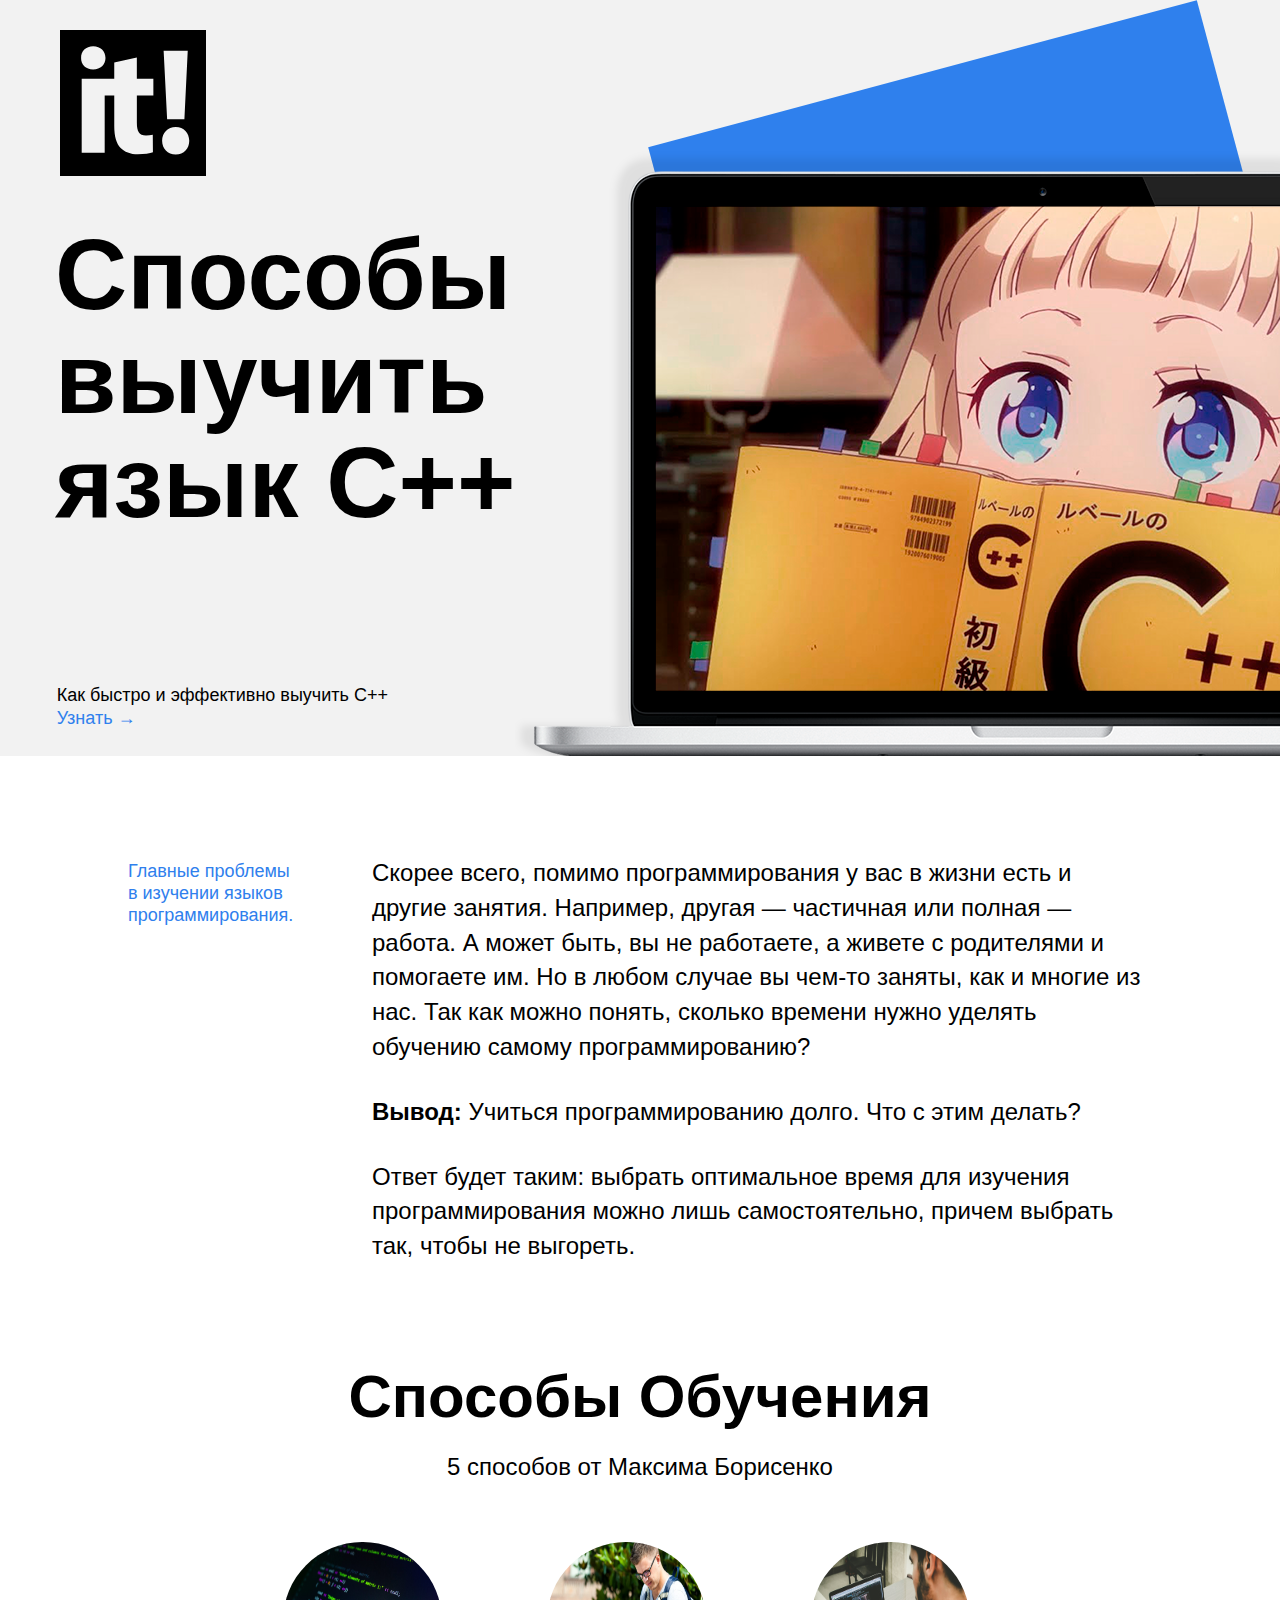
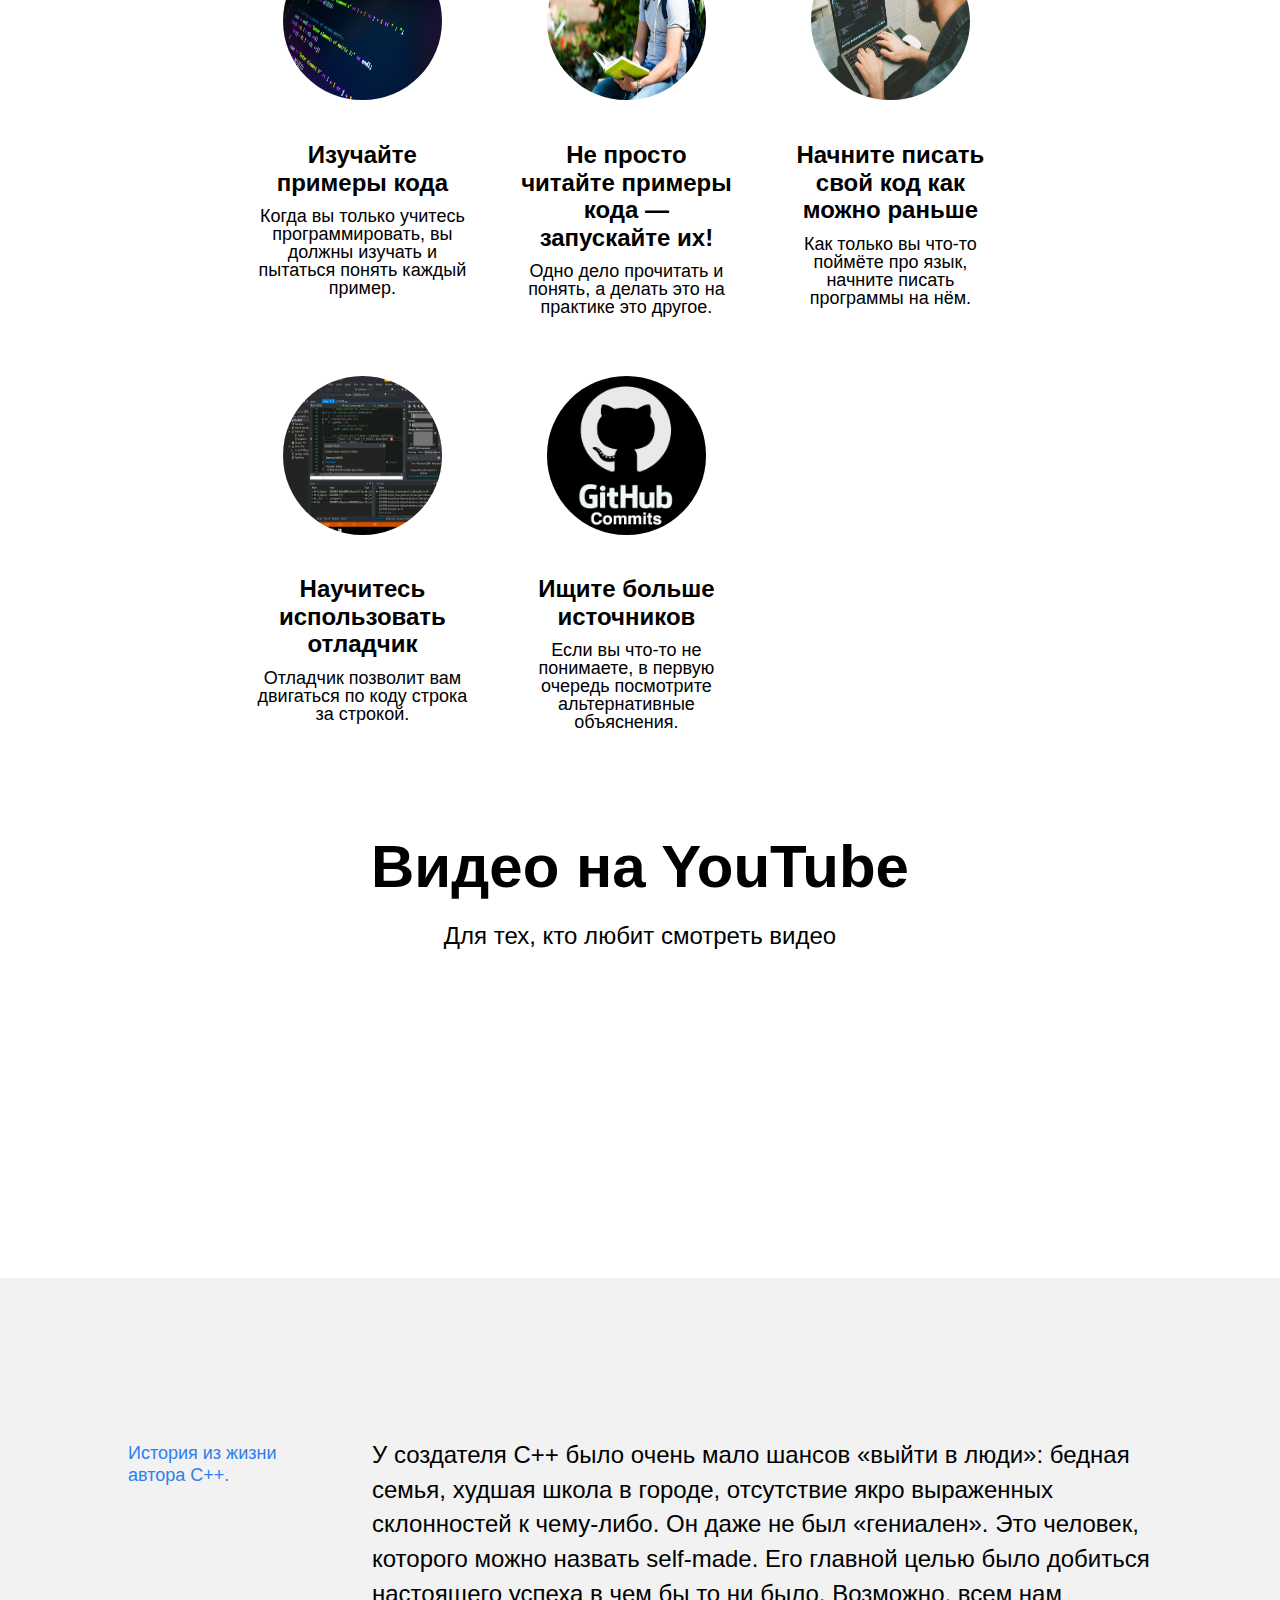
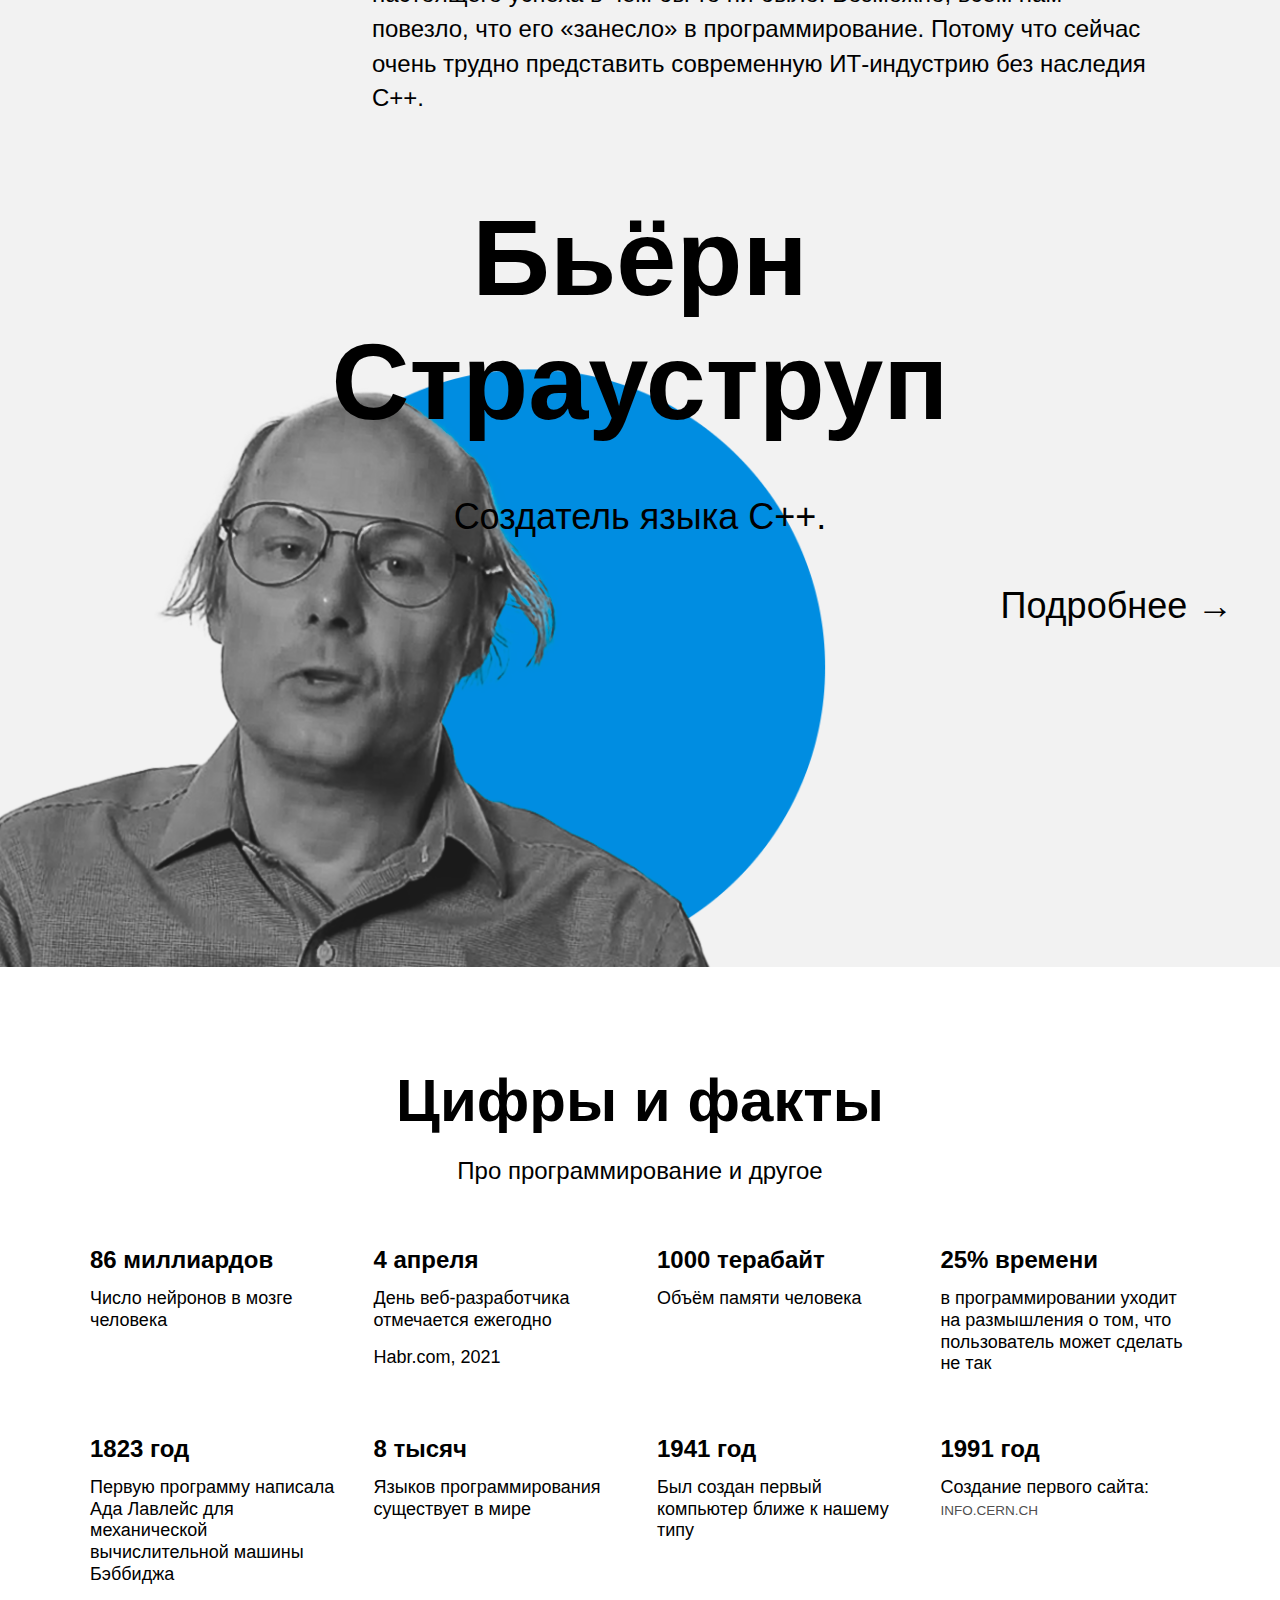
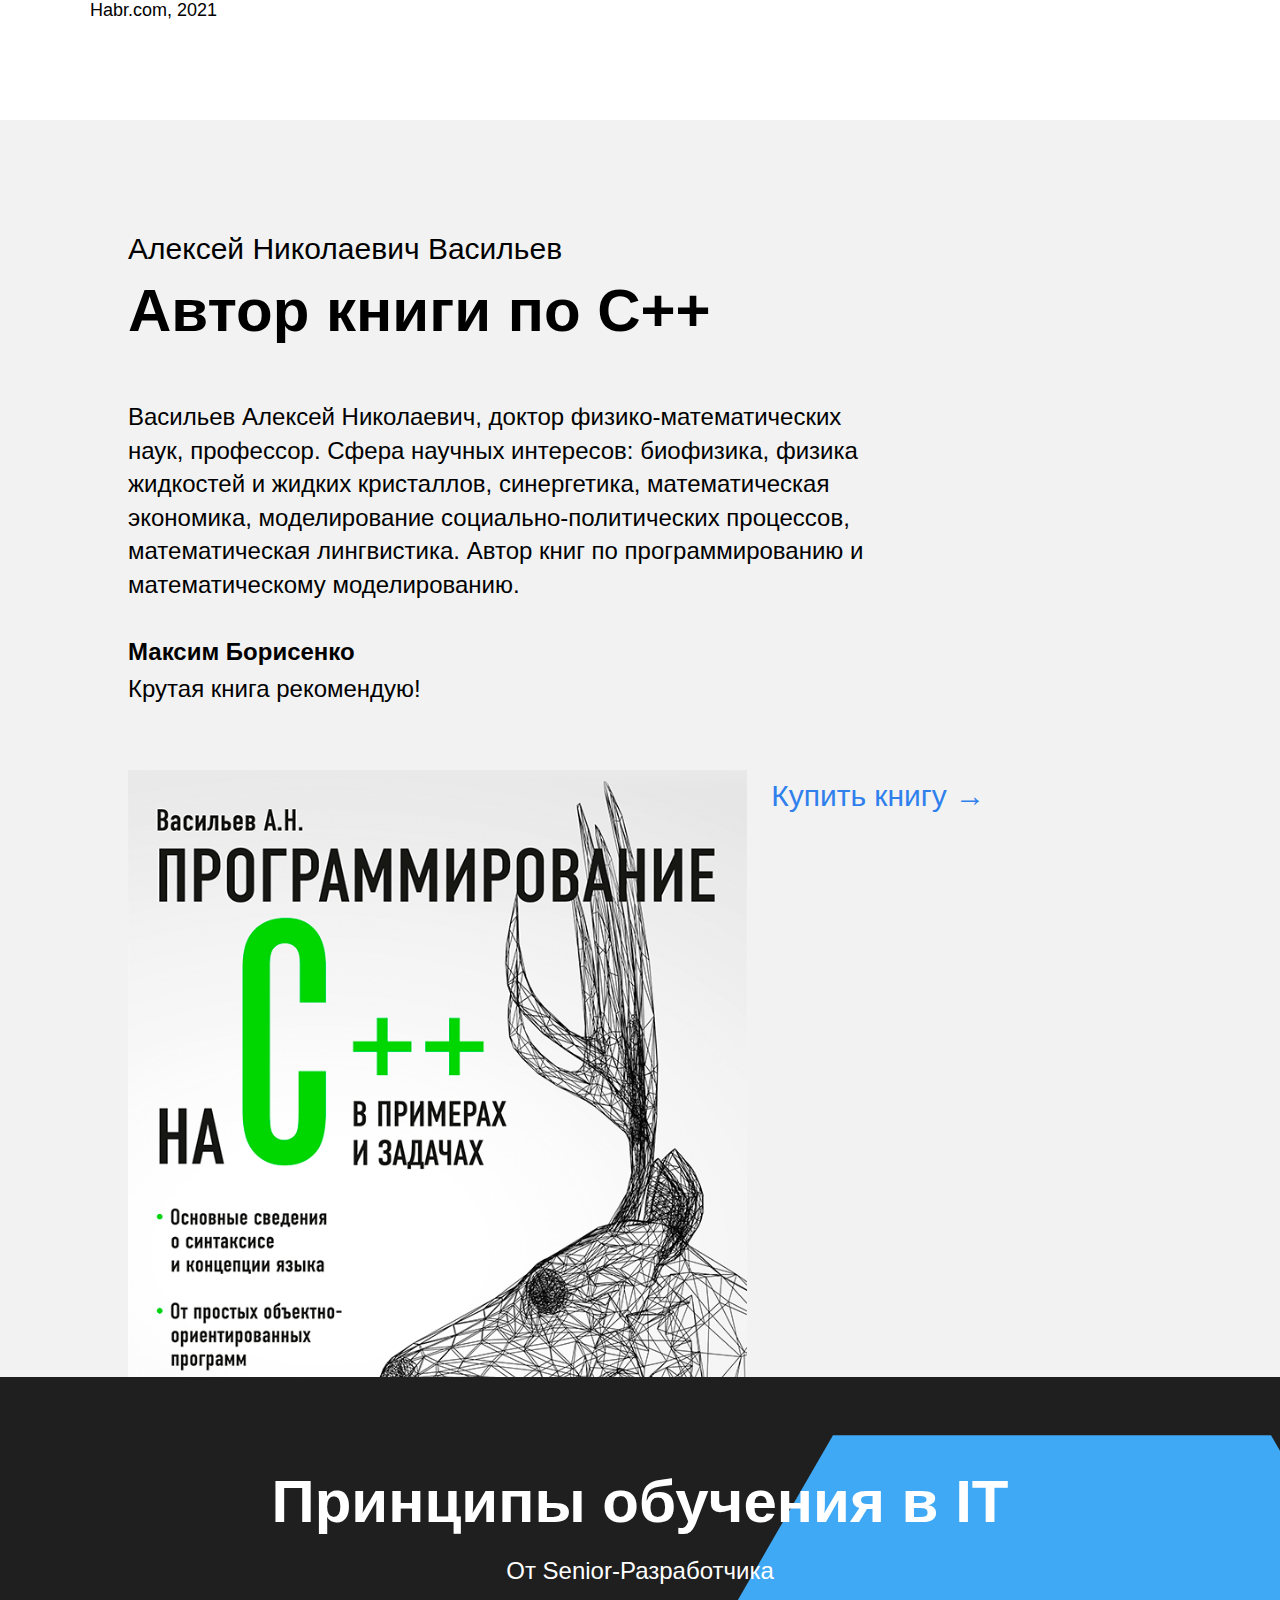
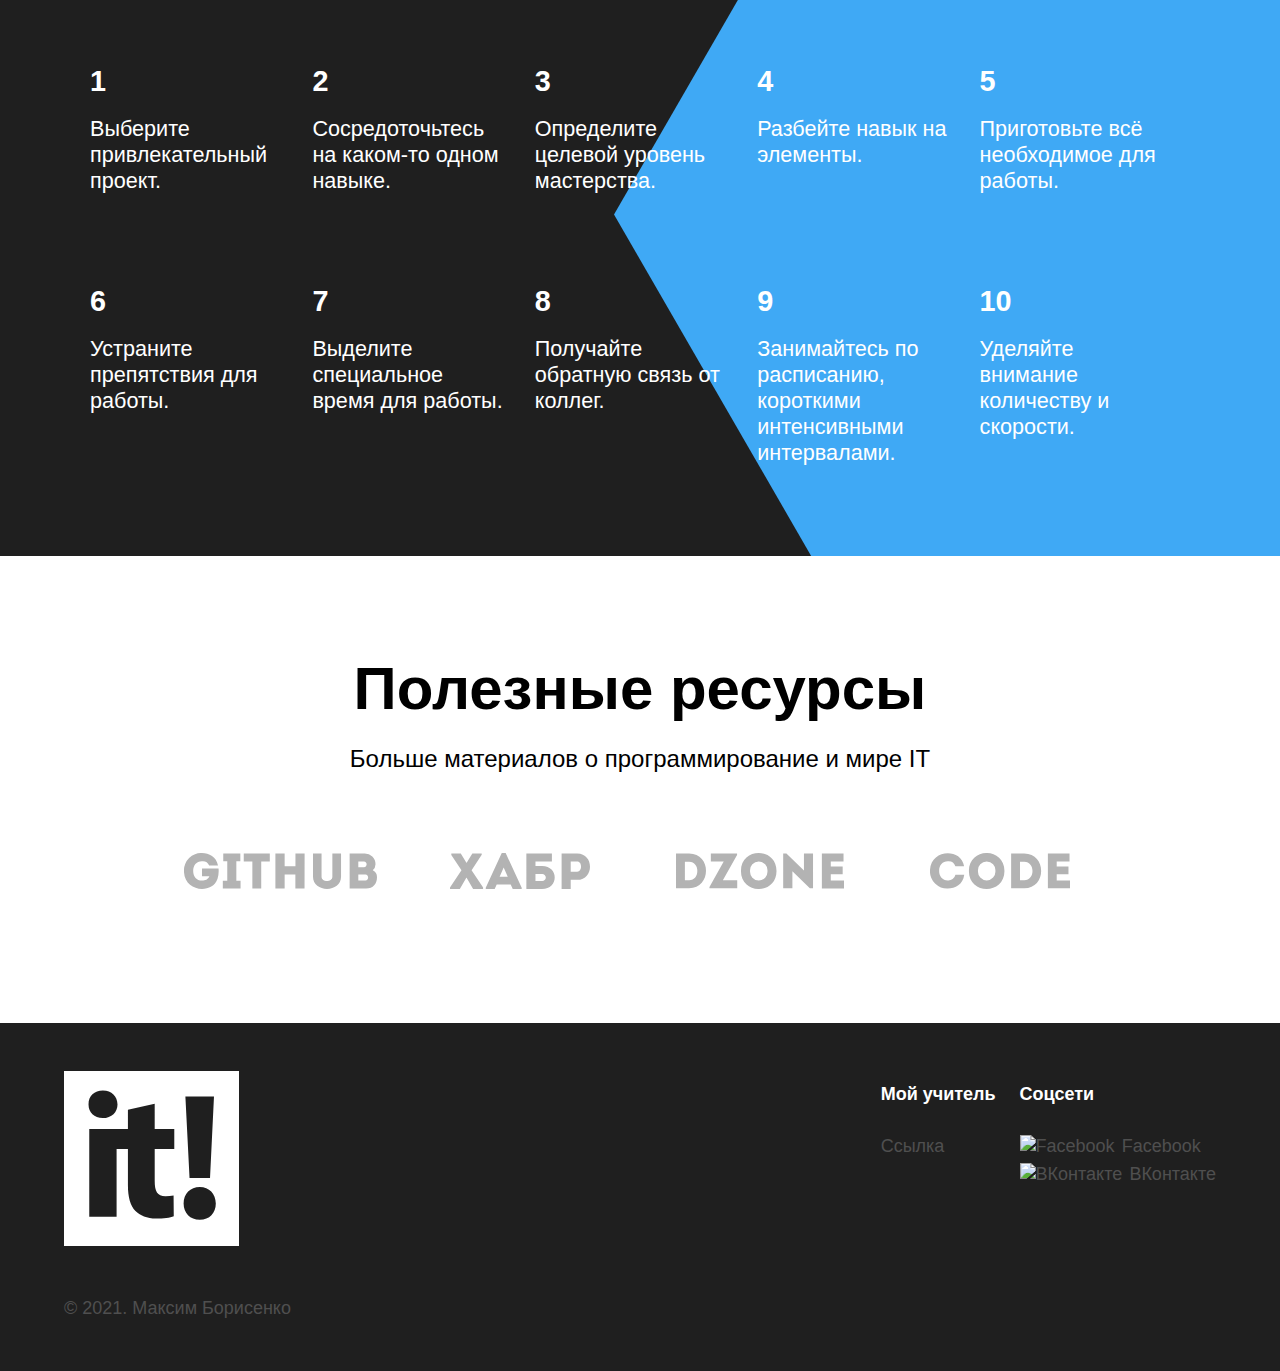
==== commit f1e73354: "NEW_WEB" ====
--- a/index.html
+++ b/index.html
@@ -1,18 +1,232 @@
-<!DOCTYPE html>
+<!DOCTYPE HTML>
 <html lang="ru">
 <head>
-  <meta charset="UTF-8">
-  <meta name="viewport" content="user-scalable=no, initial-scale=1, maximum-scale=1, minimum-scale=1, width=device-width, height=device-height, target-densitydpi=device-dpi" />
-  <title>Кликер</title>
-  <link rel="stylesheet" href="style.css">
+    <meta charset="UTF-8">
+    <meta name="viewport" content="width=device-width, initial-scale=1.0">
+    <title>Главная</title>
+    <link rel="shortcut icon" href="image/normallogo.png" type="image/x-icon">
+    <link rel="stylesheet" href="normalize.css">
+    <link rel="stylesheet" href="style.css">
+    
 </head>
-<body onload="customizeNavbar();">
-  <div class="container">
-    <h1>Пиздатый кликер</h1>
-    <p>Нажми кнопку, чтобы добавить клики</p>
-    <button id="clickButton">Клик</button>
-    <p id="score">Кликов: 0</p>
-  </div>
-  <script src="script.js"></script>
-</body>
-</html>
+<body>
+    <div class="page">
+    <!-- хэдер сайта -->
+        <header class="header">           
+            <div class="logo logo_place-header"></div>          
+            <h1 class="header__title">Способы выучить язык C++</h1>
+            <p class="header__subtitle">Как быстро и эффективно выучить C++ <a href="#techniques" class="header__link">Узнать →</a></p>
+            <div class="header__square-pic"></div>
+            <div class="header__main-illustration"></div>
+        </header>
+        <main class="content">
+           
+            <section class="description">
+                <div class="two-columns">
+                    <h2 class="two-columns__brief">Главные проблемы в изучении языков программирования.</h2>
+                    <div class="two-columns__main-text">
+                        <p class="two-columns__paragraph">Скорее всего, помимо программирования у вас в жизни есть и другие занятия. Например, другая — частичная или полная — работа. А может быть, вы не работаете, а живете с родителями и помогаете им. Но в любом случае вы чем-то заняты, как и многие из нас. Так как можно понять, сколько времени нужно уделять обучению самому программированию?</p>
+                        <p class="two-columns__paragraph"><span class="two-columns__span-accent">Вывод:</span> Учиться программированию долго. Что с этим делать?</p>
+                        <p class="two-columns__paragraph">Ответ будет таким: выбрать оптимальное время для изучения программирования можно лишь самостоятельно, причем выбрать так, чтобы не выгореть.</p>
+                    </div>
+                </div>
+            </section>
+        
+            <section class="technics" id="techniques">
+                <h2 class="section-title">Способы Обучения</h2>
+                <p class="section-subtitle">5 способов от Максима Борисенко</p>
+                <div class="cards">
+                    <div class="cards__item">
+                        <img src="image/code.jpg" class="cards__image cards__image_attention" alt="Изучайте примеры кода">
+                        <h2 class="cards__title">Изучайте примеры кода</h2>
+                        <p class="cards__description">Когда вы только учитесь программировать, вы должны изучать и пытаться понять каждый пример.</p>
+                    </div>
+                    <div class="cards__item">
+                        <img src="image/readcode.jpg" class="cards__image cards__image_recall" alt="Не просто читайте примеры кода — запускайте их!">
+                        <h2 class="cards__title">Не просто читайте примеры кода — запускайте их!</h2>
+                        <p class="cards__description">Одно дело прочитать и понять, а делать это на практике это другое.</p>
+                    </div>
+                    <div class="cards__item">
+                        <img src="image/humancode.jpg" class="cards__image cards__image_interliving" alt="Начните писать свой код как можно раньше">
+                        <h2 class="cards__title">Начните писать свой код как можно раньше</h2>
+                        <p class="cards__description">Как только вы что-то поймёте про язык, начните писать программы на нём.</p>
+                    </div>
+                    <div class="cards__item">
+                        <img src="image/codeeror.png" class="cards__image cards__image_questions" alt="Научитесь использовать отладчик">
+                        <h2 class="cards__title">Научитесь использовать отладчик</h2>
+                        <p class="cards__description">Отладчик позволит вам двигаться по коду строка за строкой.</p>
+                    </div>
+                    <div class="cards__item">
+                        <img src="image/github.png" class="cards__image cards__image_competence" alt="Ищите больше источников">
+                        <h2 class="cards__title">Ищите больше источников</h2>
+                        <p class="cards__description">Если вы что-то не понимаете, в первую очередь посмотрите альтернативные объяснения.</p>
+                    </div>
+                </div>
+            </section>
+         
+            <section class="video">
+                <h2 class="section-title">Видео нa YouTube</h2>
+                <p class="section-subtitle">Для тех, кто любит смотреть видео</p>
+                <div class="video__iframes">
+                    <iframe class="video__iframe" src="https://www.youtube.com/embed/XwpHbbXZvXA" frameborder="0" allow="accelerometer; autoplay; encrypted-media; gyroscope; picture-in-picture" allowfullscreen=""></iframe>
+                    <iframe class="video__iframe" src="https://www.youtube.com/embed/cWivYoM-nqI" frameborder="0" allow="accelerometer; autoplay; encrypted-media; gyroscope; picture-in-picture" allowfullscreen=""></iframe>
+                </div>
+            </section>
+         
+            <section class="oakley">
+                <div class="two-columns">
+                    <h2 class="two-columns__brief">История из жизни автора C++.</h2>
+                    <div class="two-columns__main-text">
+                        <p class="two-columns__paragraph">У создателя С++ было очень мало шансов «выйти в люди»: бедная семья, худшая школа в городе, отсутствие якро выраженных склонностей к чему-либо. Он даже не был «гениален». Это человек, которого можно назвать self-made. Его главной целью было добиться настоящего успеха в чем бы то ни было. Возможно, всем нам повезло, что его «занесло» в программирование. Потому что сейчас очень трудно представить современную ИТ-индустрию без наследия С++.</p>
+                    </div>
+                </div>
+            </section>
+           
+            <section class="feinman">
+                <h2 class="feinman__title">Бьёрн Страуструп</h2>
+                <p class="feinman__subtitle">Создатель языка С++.</p>
+                <a href="https://habr.com/ru/post/313450/" target="_blank" class="feinman__link">Подробнее →</a>
+            </section>
+          
+            <section class="digits">
+                <h2 class="section-title">Цифры и факты</h2>
+                <p class="section-subtitle">Про программирование и другое</p>
+                <div class="table">
+                    <div class="table__cell">
+                        <h3 class="table__heading">86 миллиардов</h3>
+                        <p class="table__text">Число нейронов в мозге человека</p>
+                    </div>
+                    <div class="table__cell">
+                        <h3 class="table__heading">4 апреля</h3>
+                        <p class="table__text">День веб-разработчика отмечается ежегодно</p>
+                        <p class="table__text">Habr.com, 2021</p>
+                    </div>
+                    <div class="table__cell">
+                        <h3 class="table__heading">1000 терабайт</h3>
+                        <p class="table__text">Объём памяти человека</p>
+                    </div>
+                    <div class="table__cell">
+                        <h3 class="table__heading">25% времени</h3>
+                        <p class="table__text">в программировании уходит на размышления о том, что пользователь может сделать не так</p>
+                    </div>
+                    <div class="table__cell">
+                        <h3 class="table__heading">1823 год</h3>
+                        <p class="table__text">Первую программу написала Ада Лавлейс для механической вычислительной машины Бэббиджа</p>
+                        <p class="table__text">Habr.com, 2021</p>
+                    </div>
+                    <div class="table__cell">
+                        <h3 class="table__heading">8 тысяч</h3>
+                        <p class="table__text">Языков программирования существует в мире</p>
+                    </div>
+                    <div class="table__cell">
+                        <h3 class="table__heading">1941 год</h3>
+                        <p class="table__text">Был создан первый компьютер ближе к нашему типу</p>
+                    </div>
+                    <div class="table__cell">
+                        <h3 class="table__heading">1991 год</h3>
+                        <p class="table__text">Создание первого сайта:<a href="http://info.cern.ch/" target="_blank" class="footer__link"> INFO.CERN.CH</a></p>
+                    </div>
+                </div>
+            </section>
+          
+            <section class="khan">
+                <div class="khan__container">
+                    <p class="khan__author">Алексей Николаевич Васильев</p>
+                    <h2 class="khan__title">Автор книги по C++</h2>
+                    <p class="khan__quote">Васильев Алексей Николаевич, доктор физико-математических наук, профессор. Сфера научных интересов: биофизика, физика жидкостей и жидких кристаллов, синергетика, математическая экономика, моделирование социально-политических процессов, математическая лингвистика. Автор книг по программированию и математическому моделированию.</p>
+                    <p class="khan__quote-author">Максим Борисенко</p>
+                    <p class="khan__quote-author-subline">Крутая книга рекомендую!</p>
+                    <div class="khan__book-container">
+                        <div class="khan__book-pic"></div>
+                        <a href="https://www.labirint.ru/books/562261/" target="_blank" class="khan__buy-link">Купить книгу →</a>
+                    </div>
+                </div>
+            </section>
+         
+            <section class="kaufman">
+                <h2 class="section-title section-title_theme-dark">Принципы обучения в IT</h2>
+                <p class="section-subtitle section-subtitle_theme_dark">От Senior-Разработчика</p>
+                <div class="table table_theme_dark">
+                    <div class="table__cell table__cell_theme_dark">
+                        <h2 class="table__heading table__heading_theme_dark">1</h2>
+                        <p class="table__text table__text_theme_dark">Выберите привлекательный проект.</p>
+                    </div>
+                    <div class="table__cell table__cell_theme_dark">
+                        <h2 class="table__heading table__heading_theme_dark">2</h2>
+                        <p class="table__text table__text_theme_dark">Сосредоточьтесь на каком-то одном навыке.</p>
+                    </div>
+                    <div class="table__cell table__cell_theme_dark">
+                        <h2 class="table__heading table__heading_theme_dark">3</h2>
+                        <p class="table__text table__text_theme_dark">Определите целевой уровень мастерства.</p>
+                    </div>
+                    <div class="table__cell table__cell_theme_dark">
+                        <h2 class="table__heading table__heading_theme_dark">4</h2>
+                        <p class="table__text table__text_theme_dark">Разбейте навык на элементы.</p>
+                    </div>
+                    <div class="table__cell table__cell_theme_dark">
+                        <h2 class="table__heading table__heading_theme_dark">5</h2>
+                        <p class="table__text table__text_theme_dark">Приготовьте всё необходимое для работы.</p>
+                    </div>
+                    <div class="table__cell table__cell_theme_dark">
+                        <h2 class="table__heading table__heading_theme_dark">6</h2>
+                        <p class="table__text table__text_theme_dark">Устраните препятствия для работы.</p>
+                    </div>
+                    <div class="table__cell table__cell_theme_dark">
+                        <h2 class="table__heading table__heading_theme_dark">7</h2>
+                        <p class="table__text table__text_theme_dark">Выделите специальное время для работы.</p>
+                    </div>
+                    <div class="table__cell table__cell_theme_dark">
+                        <h2 class="table__heading table__heading_theme_dark">8</h2>
+                        <p class="table__text table__text_theme_dark">Получайте обратную связь от коллег.</p>
+                    </div>
+                    <div class="table__cell table__cell_theme_dark">
+                        <h2 class="table__heading table__heading_theme_dark">9</h2>
+                        <p class="table__text table__text_theme_dark">Занимайтесь по расписанию, короткими интенсивными интервалами.</p>
+                    </div>
+                    <div class="table__cell table__cell_theme_dark">
+                        <h2 class="table__heading table__heading_theme_dark">10</h2>
+                        <p class="table__text table__text_theme_dark">Уделяйте внимание количеству и скорости.</p>
+                    </div>
+                </div>
+                <div class="kaufman__triangle"></div>
+            </section>
+      
+            <section class="resources">
+                <h2 class="section-title">Полезные ресурсы</h2>
+                <p class="section-subtitle">Больше материалов о программирование и мире IT</p>
+                <div class="resources__logo-zone">
+                    <a href="https://github.com/" target="_blank" class="resources__logo resources__logo_arzamas"></a>
+                    <a href="https://habr.com/ru/" target="_blank" class="resources__logo resources__logo_n1"></a>
+                    <a href="https://dzone.com/" target="_blank" class="resources__logo resources__logo_strelka"></a>
+                    <a href="https://code.org/" target="_blank" class="resources__logo resources__logo_polka"></a>
+                </div>
+            </section>
+        </main>
+        <!-- футер сайта -->
+        <footer class="footer">
+            <div class="footer__columns">
+                <div class="footer__column footer__column_content_copyright">
+                    <div class="logo_footer"></div>
+                    <p class="footer__author">© 2021. Максим Борисенко</p>
+                </div>
+                <div class="footer__columns_info">
+                    <div class="footer__column footer__column_content_info">
+                        <h3 class="footer__column-heading">Мой учитель</h3>
+                        <ul class="footer__column-links">
+                            <li class="footer__list-item"><a href="https://informatics.ru/teachers/novakovich-ivan-dmitrievich/" target="_blank" class="footer__link">Ссылка</a></li>
+                        </ul>
+                    </div>
+                    <div class="footer__column footer__column_content_social">
+                            <h3 class="footer__column-heading">Соцсети</h3>
+                            <ul class="footer__column-links">
+                                <li class="footer__list-item"><a href="https://www.facebook.com" target="_blank" class="footer__link"><img src="https://code.s3.yandex.net/landings-portfolio/project-2/images/facebook_white.svg" alt="Facebook" class="footer__social-icon">Facebook</a></li>
+                                <li class="footer__list-item"><a href="https://vk.com" target="_blank" class="footer__link"><img src="https://code.s3.yandex.net/landings-portfolio/project-2/images/vk_white.svg" alt="ВКонтакте" class="footer__social-icon">ВКонтакте</a></li>
+                            </ul>
+                    </div>
+                </div>
+            </div>
+        </footer>
+    </div>
+
+
+</body></html>
